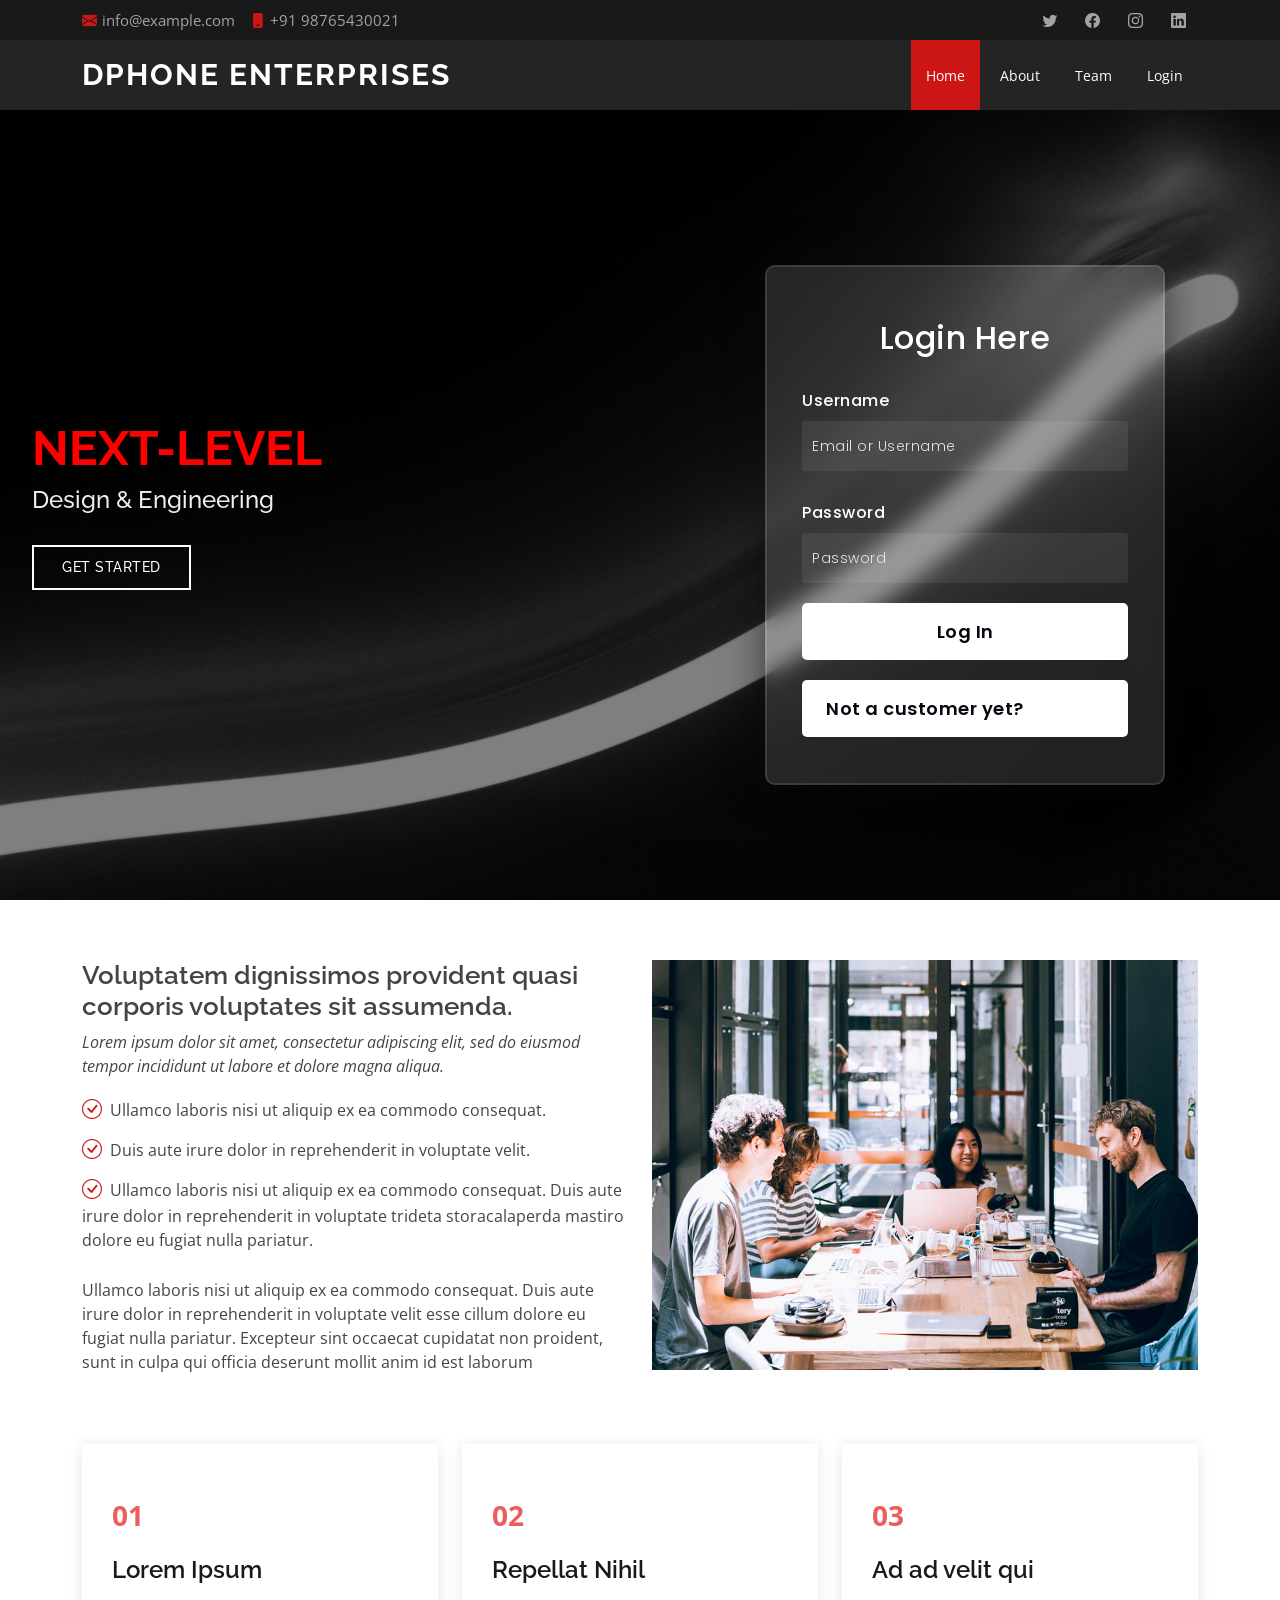
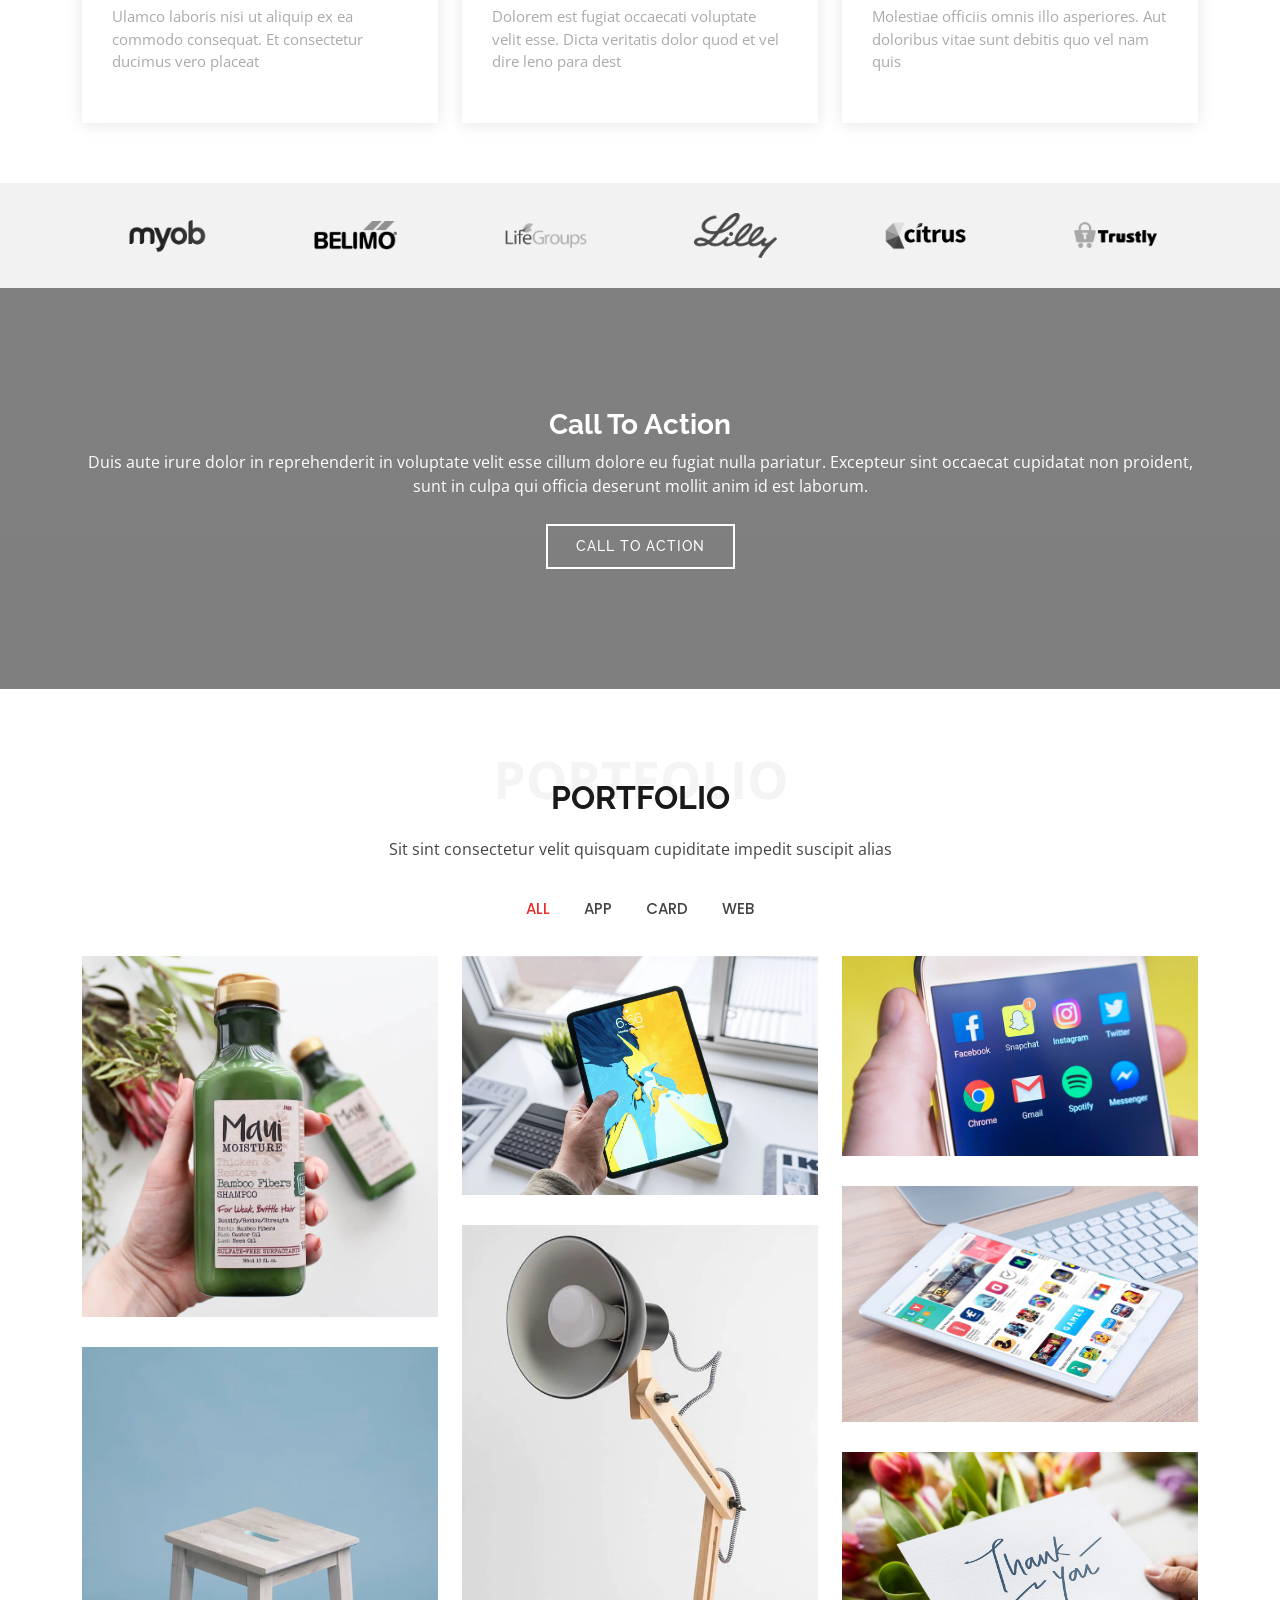
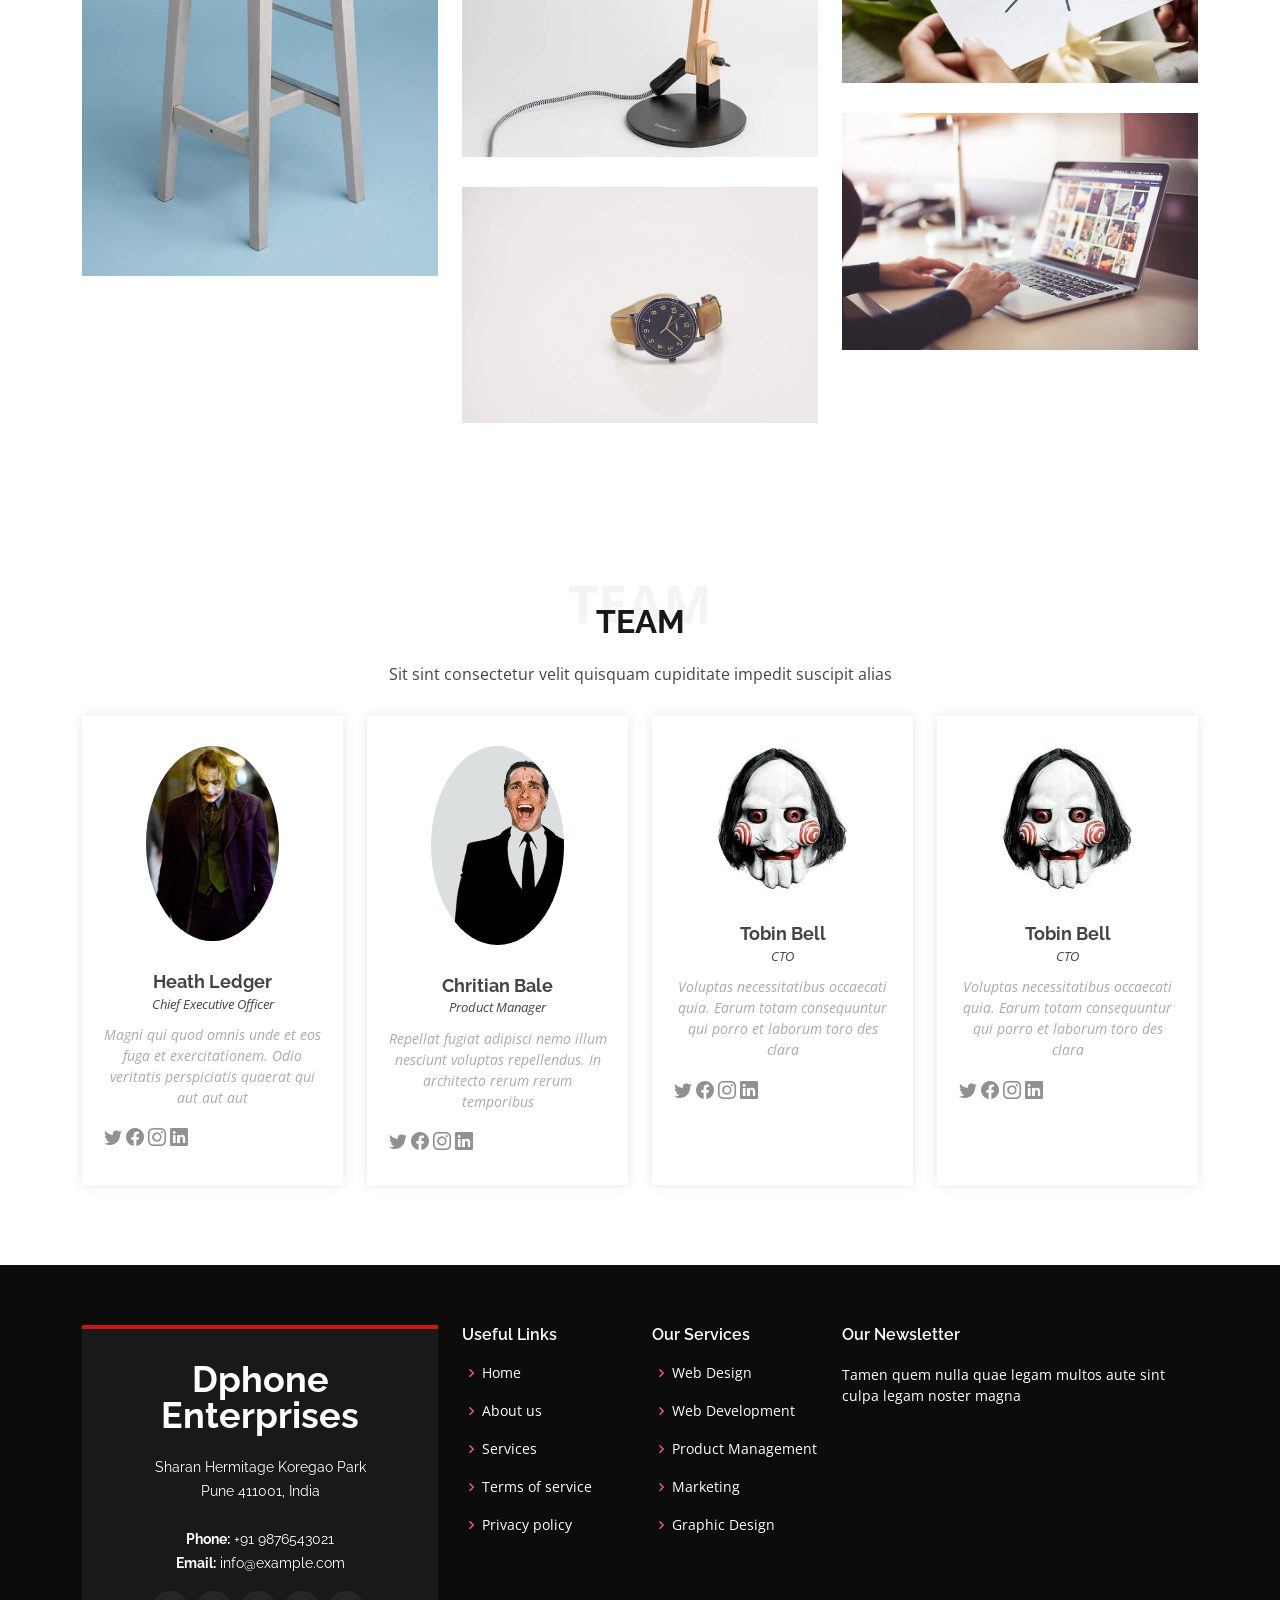
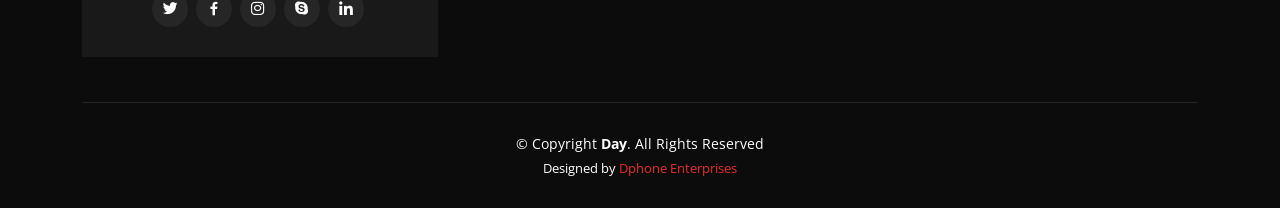
==== Frontend/Dphone/index.html @ b2090f77 "Updates to Index and Registration Page First Upload" ====
<!DOCTYPE html>
<html lang="en">

<head>
  <meta charset="utf-8">
  <meta content="width=device-width, initial-scale=1.0" name="viewport">

  <title>Dphone Enterprises</title>
  <meta content="" name="description">
  <meta content="" name="keywords">

  <!-- Google Fonts -->
  <link href="https://fonts.googleapis.com/css?family=Open+Sans:300,300i,400,400i,600,600i,700,700i|Raleway:300,300i,400,400i,500,500i,600,600i,700,700i|Poppins:300,300i,400,400i,500,500i,600,600i,700,700i" rel="stylesheet">

  <!-- Vendor CSS Files -->
  <link href="assets/vendor/aos/aos.css" rel="stylesheet">
  <link href="assets/vendor/bootstrap/css/bootstrap.min.css" rel="stylesheet">
  <link href="assets/vendor/bootstrap-icons/bootstrap-icons.css" rel="stylesheet">
  <link href="assets/vendor/boxicons/css/boxicons.min.css" rel="stylesheet">
  <link href="assets/vendor/glightbox/css/glightbox.min.css" rel="stylesheet">
  <link href="assets/vendor/swiper/swiper-bundle.min.css" rel="stylesheet">

  <!-- Template Main CSS File -->
  <link href="assets/css/style.css" rel="stylesheet">
</head>

<body>

  <!-- ======= Top Bar ======= -->
  <section id="topbar" class="d-flex align-items-center">
    <div class="container d-flex justify-content-center justify-content-md-between">
      <div class="contact-info d-flex align-items-center">
        <i class="bi bi-envelope-fill"></i><a href="mailto:contact@example.com">info@example.com</a>
        <i class="bi bi-phone-fill phone-icon"></i> +91 98765430021
      </div>
      <div class="social-links d-none d-md-block">
        <a href="#" class="twitter"><i class="bi bi-twitter"></i></a>
        <a href="#" class="facebook"><i class="bi bi-facebook"></i></a>
        <a href="#" class="instagram"><i class="bi bi-instagram"></i></a>
        <a href="#" class="linkedin"><i class="bi bi-linkedin"></i></i></a>
      </div>
    </div>
  </section>

  <!-- ======= Header ======= -->
  <header id="header" class="d-flex align-items-center">
    <div class="container d-flex align-items-center justify-content-between">

      <h1 class="logo"><a href="index.html">Dphone Enterprises</a></h1>
      <!-- Kept it here if we may want to switch to an image logo from the text Logo -->
      <!-- <a href="index.html" class="logo"><img src="assets/img/logo.png" alt="" class="img-fluid"></a>-->

      <nav id="navbar" class="navbar">
        <ul>
          <li><a class="nav-link scrollto active" href="#hero">Home</a></li>
          <li><a class="nav-link scrollto" href="#about">About</a></li>
          <li><a class="nav-link scrollto" href="#team">Team</a></li>
          <li><a class="nav-link scrollto" href="">Login</a></li>
        </ul>
        <i class="bi bi-list mobile-nav-toggle"></i>
      </nav><!-- .navbar -->

    </div>
  </header><!-- End Header -->

  <!-- ======= Hero Section ======= -->
  <section id="hero" class="d-flex align-items-center">
    <div class="container position-relative" data-aos="fade-up" data-aos-delay="500"  style="margin-left: 20px;">
      <h1>Next-Level</h1>
      <h2>Design & Engineering</h2>
      <a href="#about" class="btn-get-started scrollto">Get Started</a>
    </div>
    <div class="container position-relative">
      <form >
        <h3>Login Here</h3>

        <label for="username">Username</label>
        <input type="text" placeholder="Email or Username" id="username">

        <label for="password">Password</label>
        <input type="password" placeholder="Password" id="password">

        <button>Log In</button>
        <button>Not a customer yet?<a href="registration.html">Register</a></button>
        
    </form>
    </div>
  </section><!-- End Hero -->

  <main id="main">

    <!-- ======= About Section ======= -->
    <section id="about" class="about">
      <div class="container">

        <div class="row">
          <div class="col-lg-6 order-1 order-lg-2" data-aos="fade-left">
            <img src="assets/img/about.jpg" class="img-fluid" alt="">
          </div>
          <div class="col-lg-6 pt-4 pt-lg-0 order-2 order-lg-1 content" data-aos="fade-right">
            <h3>Voluptatem dignissimos provident quasi corporis voluptates sit assumenda.</h3>
            <p class="fst-italic">
              Lorem ipsum dolor sit amet, consectetur adipiscing elit, sed do eiusmod tempor incididunt ut labore et dolore
              magna aliqua.
            </p>
            <ul>
              <li><i class="bi bi-check-circle"></i> Ullamco laboris nisi ut aliquip ex ea commodo consequat.</li>
              <li><i class="bi bi-check-circle"></i> Duis aute irure dolor in reprehenderit in voluptate velit.</li>
              <li><i class="bi bi-check-circle"></i> Ullamco laboris nisi ut aliquip ex ea commodo consequat. Duis aute irure dolor in reprehenderit in voluptate trideta storacalaperda mastiro dolore eu fugiat nulla pariatur.</li>
            </ul>
            <p>
              Ullamco laboris nisi ut aliquip ex ea commodo consequat. Duis aute irure dolor in reprehenderit in voluptate
              velit esse cillum dolore eu fugiat nulla pariatur. Excepteur sint occaecat cupidatat non proident, sunt in
              culpa qui officia deserunt mollit anim id est laborum
            </p>
          </div>
        </div>

      </div>
    </section><!-- End About Section -->

    <!-- ======= Why Us Section ======= -->
    <section id="why-us" class="why-us">
      <div class="container">

        <div class="row">

          <div class="col-lg-4" data-aos="fade-up">
            <div class="box">
              <span>01</span>
              <h4>Lorem Ipsum</h4>
              <p>Ulamco laboris nisi ut aliquip ex ea commodo consequat. Et consectetur ducimus vero placeat</p>
            </div>
          </div>

          <div class="col-lg-4 mt-4 mt-lg-0" data-aos="fade-up" data-aos-delay="150">
            <div class="box">
              <span>02</span>
              <h4>Repellat Nihil</h4>
              <p>Dolorem est fugiat occaecati voluptate velit esse. Dicta veritatis dolor quod et vel dire leno para dest</p>
            </div>
          </div>

          <div class="col-lg-4 mt-4 mt-lg-0" data-aos="fade-up" data-aos-delay="300">
            <div class="box">
              <span>03</span>
              <h4> Ad ad velit qui</h4>
              <p>Molestiae officiis omnis illo asperiores. Aut doloribus vitae sunt debitis quo vel nam quis</p>
            </div>
          </div>

        </div>

      </div>
    </section><!-- End Why Us Section -->

    <!-- ======= Clients Section ======= -->
    <section id="clients" class="clients">
      <div class="container" data-aos="zoom-in">

        <div class="row d-flex align-items-center">

          <div class="col-lg-2 col-md-4 col-6">
            <img src="assets/img/clients/client-1.png" class="img-fluid" alt="">
          </div>

          <div class="col-lg-2 col-md-4 col-6">
            <img src="assets/img/clients/client-2.png" class="img-fluid" alt="">
          </div>

          <div class="col-lg-2 col-md-4 col-6">
            <img src="assets/img/clients/client-3.png" class="img-fluid" alt="">
          </div>

          <div class="col-lg-2 col-md-4 col-6">
            <img src="assets/img/clients/client-4.png" class="img-fluid" alt="">
          </div>

          <div class="col-lg-2 col-md-4 col-6">
            <img src="assets/img/clients/client-5.png" class="img-fluid" alt="">
          </div>

          <div class="col-lg-2 col-md-4 col-6">
            <img src="assets/img/clients/client-6.png" class="img-fluid" alt="">
          </div>

        </div>

      </div>
    </section><!-- End Clients Section -->

    

    <!-- ======= Cta Section ======= -->
    <section id="cta" class="cta">
      <div class="container" data-aos="zoom-in">

        <div class="text-center">
          <h3>Call To Action</h3>
          <p> Duis aute irure dolor in reprehenderit in voluptate velit esse cillum dolore eu fugiat nulla pariatur. Excepteur sint occaecat cupidatat non proident, sunt in culpa qui officia deserunt mollit anim id est laborum.</p>
          <a class="cta-btn" href="#">Call To Action</a>
        </div>

      </div>
    </section><!-- End Cta Section -->

    <!-- ======= Portfolio Section ======= -->
    <section id="portfolio" class="portfolio">
      <div class="container">

        <div class="section-title">
          <span>Portfolio</span>
          <h2>Portfolio</h2>
          <p>Sit sint consectetur velit quisquam cupiditate impedit suscipit alias</p>
        </div>

        <div class="row" data-aos="fade-up">
          <div class="col-lg-12 d-flex justify-content-center">
            <ul id="portfolio-flters">
              <li data-filter="*" class="filter-active">All</li>
              <li data-filter=".filter-app">App</li>
              <li data-filter=".filter-card">Card</li>
              <li data-filter=".filter-web">Web</li>
            </ul>
          </div>
        </div>

        <div class="row portfolio-container" data-aos="fade-up" data-aos-delay="150">

          <div class="col-lg-4 col-md-6 portfolio-item filter-app">
            <img src="assets/img/portfolio/portfolio-1.jpg" class="img-fluid" alt="">
            <div class="portfolio-info">
              <h4>App 1</h4>
              <p>App</p>
              <a href="assets/img/portfolio/portfolio-1.jpg" data-gallery="portfolioGallery" class="portfolio-lightbox preview-link" title="App 1"><i class="bx bx-plus"></i></a>
              <a href="portfolio-details.html" class="details-link" title="More Details"><i class="bx bx-link"></i></a>
            </div>
          </div>

          <div class="col-lg-4 col-md-6 portfolio-item filter-web">
            <img src="assets/img/portfolio/portfolio-2.jpg" class="img-fluid" alt="">
            <div class="portfolio-info">
              <h4>Web 3</h4>
              <p>Web</p>
              <a href="assets/img/portfolio/portfolio-2.jpg" data-gallery="portfolioGallery" class="portfolio-lightbox preview-link" title="Web 3"><i class="bx bx-plus"></i></a>
              <a href="portfolio-details.html" class="details-link" title="More Details"><i class="bx bx-link"></i></a>
            </div>
          </div>

          <div class="col-lg-4 col-md-6 portfolio-item filter-app">
            <img src="assets/img/portfolio/portfolio-3.jpg" class="img-fluid" alt="">
            <div class="portfolio-info">
              <h4>App 2</h4>
              <p>App</p>
              <a href="assets/img/portfolio/portfolio-3.jpg" data-gallery="portfolioGallery" class="portfolio-lightbox preview-link" title="App 2"><i class="bx bx-plus"></i></a>
              <a href="portfolio-details.html" class="details-link" title="More Details"><i class="bx bx-link"></i></a>
            </div>
          </div>

          <div class="col-lg-4 col-md-6 portfolio-item filter-card">
            <img src="assets/img/portfolio/portfolio-4.jpg" class="img-fluid" alt="">
            <div class="portfolio-info">
              <h4>Card 2</h4>
              <p>Card</p>
              <a href="assets/img/portfolio/portfolio-4.jpg" data-gallery="portfolioGallery" class="portfolio-lightbox preview-link" title="Card 2"><i class="bx bx-plus"></i></a>
              <a href="portfolio-details.html" class="details-link" title="More Details"><i class="bx bx-link"></i></a>
            </div>
          </div>

          <div class="col-lg-4 col-md-6 portfolio-item filter-web">
            <img src="assets/img/portfolio/portfolio-5.jpg" class="img-fluid" alt="">
            <div class="portfolio-info">
              <h4>Web 2</h4>
              <p>Web</p>
              <a href="assets/img/portfolio/portfolio-5.jpg" data-gallery="portfolioGallery" class="portfolio-lightbox preview-link" title="Web 2"><i class="bx bx-plus"></i></a>
              <a href="portfolio-details.html" class="details-link" title="More Details"><i class="bx bx-link"></i></a>
            </div>
          </div>

          <div class="col-lg-4 col-md-6 portfolio-item filter-app">
            <img src="assets/img/portfolio/portfolio-6.jpg" class="img-fluid" alt="">
            <div class="portfolio-info">
              <h4>App 3</h4>
              <p>App</p>
              <a href="assets/img/portfolio/portfolio-6.jpg" data-gallery="portfolioGallery" class="portfolio-lightbox preview-link" title="App 3"><i class="bx bx-plus"></i></a>
              <a href="portfolio-details.html" class="details-link" title="More Details"><i class="bx bx-link"></i></a>
            </div>
          </div>

          <div class="col-lg-4 col-md-6 portfolio-item filter-card">
            <img src="assets/img/portfolio/portfolio-7.jpg" class="img-fluid" alt="">
            <div class="portfolio-info">
              <h4>Card 1</h4>
              <p>Card</p>
              <a href="assets/img/portfolio/portfolio-7.jpg" data-gallery="portfolioGallery" class="portfolio-lightbox preview-link" title="Card 1"><i class="bx bx-plus"></i></a>
              <a href="portfolio-details.html" class="details-link" title="More Details"><i class="bx bx-link"></i></a>
            </div>
          </div>

          <div class="col-lg-4 col-md-6 portfolio-item filter-card">
            <img src="assets/img/portfolio/portfolio-8.jpg" class="img-fluid" alt="">
            <div class="portfolio-info">
              <h4>Card 3</h4>
              <p>Card</p>
              <a href="assets/img/portfolio/portfolio-8.jpg" data-gallery="portfolioGallery" class="portfolio-lightbox preview-link" title="Card 3"><i class="bx bx-plus"></i></a>
              <a href="portfolio-details.html" class="details-link" title="More Details"><i class="bx bx-link"></i></a>
            </div>
          </div>

          <div class="col-lg-4 col-md-6 portfolio-item filter-web">
            <img src="assets/img/portfolio/portfolio-9.jpg" class="img-fluid" alt="">
            <div class="portfolio-info">
              <h4>Web 3</h4>
              <p>Web</p>
              <a href="assets/img/portfolio/portfolio-9.jpg" data-gallery="portfolioGallery" class="portfolio-lightbox preview-link" title="Web 3"><i class="bx bx-plus"></i></a>
              <a href="portfolio-details.html" class="details-link" title="More Details"><i class="bx bx-link"></i></a>
            </div>
          </div>

        </div>

      </div>
    </section><!-- End Portfolio Section -->


    <!-- ======= Team Section ======= -->
    <section id="team" class="team">
      <div class="container">

        <div class="section-title">
          <span>Team</span>
          <h2>Team</h2>
          <p>Sit sint consectetur velit quisquam cupiditate impedit suscipit alias</p>
        </div>

        <div class="row">
          <div class="col-lg-3 col-md-6 d-flex align-items-stretch" data-aos="zoom-in">
            <div class="member">
              <img src="assets/img/team/team-1.jpg" alt="">
              <h4>Heath Ledger</h4>
              <span>Chief Executive Officer</span>
              <p>
                Magni qui quod omnis unde et eos fuga et exercitationem. Odio veritatis perspiciatis quaerat qui aut aut aut
              </p>
              <div class="social">
                <a href=""><i class="bi bi-twitter"></i></a>
                <a href=""><i class="bi bi-facebook"></i></a>
                <a href=""><i class="bi bi-instagram"></i></a>
                <a href=""><i class="bi bi-linkedin"></i></a>
              </div>
            </div>
          </div>

          <div class="col-lg-3 col-md-6 d-flex align-items-stretch" data-aos="zoom-in">
            <div class="member">
              <img src="assets/img/team/team-2.jpg" alt="">
              <h4>Chritian Bale</h4>
              <span>Product Manager</span>
              <p>
                Repellat fugiat adipisci nemo illum nesciunt voluptas repellendus. In architecto rerum rerum temporibus
              </p>
              <div class="social">
                <a href=""><i class="bi bi-twitter"></i></a>
                <a href=""><i class="bi bi-facebook"></i></a>
                <a href=""><i class="bi bi-instagram"></i></a>
                <a href=""><i class="bi bi-linkedin"></i></a>
              </div>
            </div>
          </div>

          <div class="col-lg-3 col-md-6 d-flex align-items-stretch" data-aos="zoom-in">
            <div class="member">
              <img src="assets/img/team/team-3.jpg" alt="">
              <h4>Tobin Bell</h4>
              <span>CTO</span>
              <p>
                Voluptas necessitatibus occaecati quia. Earum totam consequuntur qui porro et laborum toro des clara
              </p>
              <div class="social">
                <a href=""><i class="bi bi-twitter"></i></a>
                <a href=""><i class="bi bi-facebook"></i></a>
                <a href=""><i class="bi bi-instagram"></i></a>
                <a href=""><i class="bi bi-linkedin"></i></a>
              </div>
            </div>
          </div>

          <div class="col-lg-3 col-md-6 d-flex align-items-stretch" data-aos="zoom-in">
            <div class="member">
              <img src="assets/img/team/team-3.jpg" alt="">
              <h4>Tobin Bell</h4>
              <span>CTO</span>
              <p>
                Voluptas necessitatibus occaecati quia. Earum totam consequuntur qui porro et laborum toro des clara
              </p>
              <div class="social">
                <a href=""><i class="bi bi-twitter"></i></a>
                <a href=""><i class="bi bi-facebook"></i></a>
                <a href=""><i class="bi bi-instagram"></i></a>
                <a href=""><i class="bi bi-linkedin"></i></a>
              </div>
            </div>
          </div>

        </div>

      </div>
    </section><!-- End Team Section -->

  </main><!-- End #main -->

  <!-- ======= Footer ======= -->
  <footer id="footer">
    <div class="footer-top">
      <div class="container">
        <div class="row">

          <div class="col-lg-4 col-md-6">
            <div class="footer-info">
              <h3>Dphone Enterprises</h3>
              <p>
                Sharan Hermitage Koregao Park <br>
                Pune 411001, India<br><br>
                <strong>Phone:</strong> +91 9876543021<br>
                <strong>Email:</strong> info@example.com<br>
              </p>
              <div class="social-links mt-3">
                <a href="#" class="twitter"><i class="bx bxl-twitter"></i></a>
                <a href="#" class="facebook"><i class="bx bxl-facebook"></i></a>
                <a href="#" class="instagram"><i class="bx bxl-instagram"></i></a>
                <a href="#" class="google-plus"><i class="bx bxl-skype"></i></a>
                <a href="#" class="linkedin"><i class="bx bxl-linkedin"></i></a>
              </div>
            </div>
          </div>

          <div class="col-lg-2 col-md-6 footer-links">
            <h4>Useful Links</h4>
            <ul>
              <li><i class="bx bx-chevron-right"></i> <a href="#">Home</a></li>
              <li><i class="bx bx-chevron-right"></i> <a href="#">About us</a></li>
              <li><i class="bx bx-chevron-right"></i> <a href="#">Services</a></li>
              <li><i class="bx bx-chevron-right"></i> <a href="#">Terms of service</a></li>
              <li><i class="bx bx-chevron-right"></i> <a href="#">Privacy policy</a></li>
            </ul>
          </div>

          <div class="col-lg-2 col-md-6 footer-links">
            <h4>Our Services</h4>
            <ul>
              <li><i class="bx bx-chevron-right"></i> <a href="#">Web Design</a></li>
              <li><i class="bx bx-chevron-right"></i> <a href="#">Web Development</a></li>
              <li><i class="bx bx-chevron-right"></i> <a href="#">Product Management</a></li>
              <li><i class="bx bx-chevron-right"></i> <a href="#">Marketing</a></li>
              <li><i class="bx bx-chevron-right"></i> <a href="#">Graphic Design</a></li>
            </ul>
          </div>

          <div class="col-lg-4 col-md-6 footer-newsletter">
            <h4>Our Newsletter</h4>
            <p>Tamen quem nulla quae legam multos aute sint culpa legam noster magna</p>
          </div>

        </div>
      </div>
    </div>

    <div class="container">
      <div class="copyright">
        &copy; Copyright <strong><span>Day</span></strong>. All Rights Reserved
      </div>
      <div class="credits">
        Designed by <a>Dphone Enterprises</a>
      </div>
    </div>
  </footer><!-- End Footer -->

  <a href="#" class="back-to-top d-flex align-items-center justify-content-center"><i class="bi bi-arrow-up-short"></i></a>
  <div id="preloader"></div>

  <!-- Vendor JS Files -->
  <script src="assets/vendor/aos/aos.js"></script>
  <script src="assets/vendor/bootstrap/js/bootstrap.bundle.min.js"></script>
  <script src="assets/vendor/glightbox/js/glightbox.min.js"></script>
  <script src="assets/vendor/isotope-layout/isotope.pkgd.min.js"></script>
  <script src="assets/vendor/swiper/swiper-bundle.min.js"></script>
  <script src="assets/vendor/php-email-form/validate.js"></script>

  <!-- Template Main JS File -->
  <script src="assets/js/main.js"></script>
</body>
</html>
---- Frontend/Dphone/assets/css/style.css ----
body {
  font-family: "Open Sans", sans-serif;
  color: #444444;
}

a {
  color: #cc1616;
  text-decoration: none;
}

a:hover {
  color: #e82d2d;
  text-decoration: none;
}

h1,
h2,
h3,
h4,
h5,
h6 {
  font-family: "Raleway", sans-serif;
}

/*--------------------------------------------------------------
# Back to top button
--------------------------------------------------------------*/
.back-to-top {
  position: fixed;
  visibility: hidden;
  opacity: 0;
  right: 15px;
  bottom: 15px;
  z-index: 996;
  background: #cc1616;
  width: 40px;
  height: 40px;
  transition: all 0.4s;
}

.back-to-top i {
  font-size: 28px;
  color: #fff;
  line-height: 0;
}

.back-to-top:hover {
  background: #e72323;
  color: #fff;
}

.back-to-top.active {
  visibility: visible;
  opacity: 1;
}

/*--------------------------------------------------------------
# Preloader
--------------------------------------------------------------*/
#preloader {
  position: fixed;
  top: 0;
  left: 0;
  right: 0;
  bottom: 0;
  z-index: 9999;
  overflow: hidden;
  background: #fff;
}

#preloader:before {
  content: "";
  position: fixed;
  top: calc(50% - 30px);
  left: calc(50% - 30px);
  border: 6px solid #cc1616;
  border-top-color: #efefef;
  border-radius: 50%;
  width: 60px;
  height: 60px;
  -webkit-animation: animate-preloader 1s linear infinite;
  animation: animate-preloader 1s linear infinite;
}

@-webkit-keyframes animate-preloader {
  0% {
    transform: rotate(0deg);
  }

  100% {
    transform: rotate(360deg);
  }
}

@keyframes animate-preloader {
  0% {
    transform: rotate(0deg);
  }

  100% {
    transform: rotate(360deg);
  }
}

/*--------------------------------------------------------------
# Disable aos animation delay on mobile devices
--------------------------------------------------------------*/
@media screen and (max-width: 768px) {
  [data-aos-delay] {
    transition-delay: 0 !important;
  }
}

/*--------------------------------------------------------------
# Top Bar
--------------------------------------------------------------*/
#topbar {
  background: #191919;
  font-size: 15px;
  height: 40px;
  padding: 0;
  color: rgba(255, 255, 255, 0.6);
}

#topbar .contact-info a {
  line-height: 0;
  color: rgba(255, 255, 255, 0.6);
  transition: 0.3s;
}

#topbar .contact-info a:hover {
  color: #fff;
}

#topbar .contact-info i {
  color: #cc1616;
  line-height: 0;
  margin-right: 5px;
}

#topbar .contact-info .phone-icon {
  margin-left: 15px;
}

#topbar .social-links a {
  color: rgba(255, 255, 255, 0.6);
  padding: 4px 12px;
  display: inline-block;
  line-height: 1px;
  transition: 0.3s;
}

#topbar .social-links a:hover {
  color: #fff;
}

/*--------------------------------------------------------------
# Header
--------------------------------------------------------------*/
#header {
  background: rgba(25, 25, 25, 0.95);
  transition: all 0.5s;
  z-index: 997;
  height: 70px;
}

#header.fixed-top {
  background: #191919;
}

#header .logo {
  font-size: 30px;
  margin: 0;
  padding: 0;
  line-height: 1;
  font-weight: 700;
  letter-spacing: 2px;
  text-transform: uppercase;
}

#header .logo a {
  color: #fff;
}

#header .logo img {
  max-height: 40px;
}

.scrolled-offset {
  margin-top: 70px;
}

/*--------------------------------------------------------------
# Navigation Menu
--------------------------------------------------------------*/
/**
* Desktop Navigation 
*/
.navbar {
  padding: 0;
}

.navbar ul {
  margin: 0;
  padding: 0;
  display: flex;
  list-style: none;
  align-items: center;
}

.navbar li {
  position: relative;
}

.navbar>ul>li {
  margin-left: 5px;
}

.navbar a,
.navbar a:focus {
  display: flex;
  align-items: center;
  justify-content: space-between;
  padding: 25px 15px 24px 15px;
  font-size: 14px;
  color: #fff;
  white-space: nowrap;
  transition: 0.3s;
}

.navbar a i,
.navbar a:focus i {
  font-size: 12px;
  line-height: 0;
  margin-left: 5px;
}

.navbar a:hover,
.navbar .active,
.navbar .active:focus,
.navbar li:hover>a {
  background: #cc1616;
}

.navbar .dropdown ul {
  display: block;
  position: absolute;
  left: 0;
  top: calc(100% + 30px);
  margin: 0;
  padding: 10px 0;
  z-index: 99;
  opacity: 0;
  visibility: hidden;
  background: #fff;
  box-shadow: 0px 0px 30px rgba(127, 137, 161, 0.25);
  transition: 0.3s;
}

.navbar .dropdown ul li {
  min-width: 200px;
}

.navbar .dropdown ul a {
  padding: 10px 20px;
  color: #191919;
}

.navbar .dropdown ul a i {
  font-size: 12px;
}

.navbar .dropdown ul a:hover,
.navbar .dropdown ul .active:hover,
.navbar .dropdown ul li:hover>a {
  color: #fff;
}

.navbar .dropdown:hover>ul {
  opacity: 1;
  top: 100%;
  visibility: visible;
}

.navbar .dropdown .dropdown ul {
  top: 0;
  left: calc(100% - 30px);
  visibility: hidden;
}

.navbar .dropdown .dropdown:hover>ul {
  opacity: 1;
  top: 0;
  left: 100%;
  visibility: visible;
}

@media (max-width: 1366px) {
  .navbar .dropdown .dropdown ul {
    left: -90%;
  }

  .navbar .dropdown .dropdown:hover>ul {
    left: -100%;
  }
}

/**
* Mobile Navigation 
*/
.mobile-nav-toggle {
  color: #fff;
  font-size: 28px;
  cursor: pointer;
  display: none;
  line-height: 0;
  transition: 0.5s;
}

.mobile-nav-toggle.bi-x {
  color: #cc1616;
}

@media (max-width: 991px) {
  .mobile-nav-toggle {
    display: block;
  }

  .navbar ul {
    display: none;
  }
}

.navbar-mobile {
  position: fixed;
  overflow: hidden;
  top: 0;
  right: 0;
  left: 0;
  bottom: 0;
  background: rgba(0, 0, 0, 0.9);
  transition: 0.3s;
  z-index: 999;
}

.navbar-mobile .mobile-nav-toggle {
  position: absolute;
  top: 15px;
  right: 15px;
}

.navbar-mobile ul {
  display: block;
  position: absolute;
  top: 55px;
  right: 15px;
  bottom: 15px;
  left: 15px;
  padding: 10px 0;
  background-color: #fff;
  overflow-y: auto;
  transition: 0.3s;
}

.navbar-mobile a,
.navbar-mobile a:focus {
  padding: 10px 20px;
  font-size: 15px;
  color: #191919;
}

.navbar-mobile a:hover,
.navbar-mobile .active,
.navbar-mobile li:hover>a {
  color: #cc1616;
  background: none;
}

.navbar-mobile .getstarted,
.navbar-mobile .getstarted:focus {
  margin: 15px;
}

.navbar-mobile .dropdown ul {
  position: static;
  display: none;
  margin: 10px 20px;
  padding: 10px 0;
  z-index: 99;
  opacity: 1;
  visibility: visible;
  background: #fff;
  box-shadow: 0px 0px 30px rgba(127, 137, 161, 0.25);
}

.navbar-mobile .dropdown ul li {
  min-width: 200px;
}

.navbar-mobile .dropdown ul a {
  padding: 10px 20px;
}

.navbar-mobile .dropdown ul a i {
  font-size: 12px;
}

.navbar-mobile .dropdown ul a:hover,
.navbar-mobile .dropdown ul .active:hover,
.navbar-mobile .dropdown ul li:hover>a {
  color: #cc1616;
}

.navbar-mobile .dropdown>.dropdown-active {
  display: block;
}

/*--------------------------------------------------------------
# Hero Section
--------------------------------------------------------------*/
#hero {
  width: 100%;
  height: calc(100vh - 110px);
  background: url("../img/hero-bg.jpg") top center;
  background-size: cover;
  position: relative;
 
}

#hero:before {
  content: "";
  background: rgba(0, 0, 0, 0.5);
  position: absolute;
  bottom: 0;
  top: 0;
  left: 0;
  right: 0;
}

#hero h1 {
  margin: 0 50px 10px 0;
  font-size: 48px;
  font-weight: 700;
  line-height: 56px;
  text-transform: uppercase;
  color: red;
}

#hero h2 {
  color: #eee;
  margin-bottom: 30px;
  font-size: 24px;
}

#hero .btn-get-started {
  font-family: "Raleway", sans-serif;
  text-transform: uppercase;
  font-weight: 500;
  font-size: 14px;
  letter-spacing: 0.5px;
  display: inline-block;
  padding: 10px 28px;
  transition: 0.5s;
  border: 2px solid #fff;
  color: #fff;
}

#hero .btn-get-started:hover {
  background: #cc1616;
  border-color: #cc1616;
}

@media (min-width: 1024px) {
  #hero {
    background-attachment: fixed;
  }
}

@media (max-width: 768px) {
  #hero {
    text-align: center;
  }

  #hero .container {
    padding-top: 40px;
  }

  #hero h1 {
    font-size: 28px;
    line-height: 36px;
  }

  #hero h2 {
    font-size: 18px;
    line-height: 24px;
    margin-bottom: 30px;
  }
}

/*--------------------------------------------------------------
# Sections General
--------------------------------------------------------------*/
section {
  padding: 60px 0;
  overflow: hidden;
}

.section-title {
  text-align: center;
  padding: 30px 0;
  position: relative;
}

.section-title h2 {
  font-size: 32px;
  font-weight: 700;
  text-transform: uppercase;
  margin-bottom: 20px;
  padding-bottom: 0;
  color: #191919;
  position: relative;
  z-index: 2;
}

.section-title span {
  position: absolute;
  top: 30px;
  color: #f4f4f4;
  left: 0;
  right: 0;
  z-index: 1;
  font-weight: 700;
  font-size: 52px;
  text-transform: uppercase;
  line-height: 0;
}

.section-title p {
  margin-bottom: 0;
  position: relative;
  z-index: 2;
}

@media (max-width: 575px) {
  .section-title h2 {
    font-size: 28px;
    margin-bottom: 15px;
  }

  .section-title span {
    font-size: 38px;
  }
}

/*--------------------------------------------------------------
# About
--------------------------------------------------------------*/
.about .content h3 {
  font-weight: 600;
  font-size: 26px;
}

.about .content ul {
  list-style: none;
  padding: 0;
}

.about .content ul li {
  padding-bottom: 10px;
}

.about .content ul i {
  font-size: 20px;
  padding-right: 4px;
  color: #cc1616;
}

.about .content p:last-child {
  margin-bottom: 0;
}

/*--------------------------------------------------------------
# Why Us
--------------------------------------------------------------*/
.why-us {
  padding-top: 10px;
}

.why-us .box {
  padding: 50px 30px;
  box-shadow: 0px 2px 15px rgba(0, 0, 0, 0.1);
  transition: all ease-in-out 0.3s;
}

.why-us .box span {
  display: block;
  font-size: 28px;
  font-weight: 700;
  color: #ed5b5b;
}

.why-us .box h4 {
  font-size: 24px;
  font-weight: 600;
  padding: 0;
  margin: 20px 0;
  color: #191919;
}

.why-us .box p {
  color: #aaaaaa;
  font-size: 15px;
  margin: 0;
  padding: 0;
}

.why-us .box:hover {
  background: #cc1616;
  padding: 30px 30px 70px 30px;
  box-shadow: 10px 15px 30px rgba(0, 0, 0, 0.18);
}

.why-us .box:hover span,
.why-us .box:hover h4,
.why-us .box:hover p {
  color: #fff;
}

/*--------------------------------------------------------------
# Clients
--------------------------------------------------------------*/
.clients {
  background: #f2f2f2;
  padding: 15px 0;
  text-align: center;
}

.clients img {
  width: 50%;
  filter: grayscale(100);
  transition: all 0.4s ease-in-out;
  display: inline-block;
  padding: 15px 0;
}

.clients img:hover {
  filter: none;
  transform: scale(1.2);
}

@media (max-width: 768px) {
  .clients img {
    width: 40%;
  }
}


/*--------------------------------------------------------------
# Cta
--------------------------------------------------------------*/
.cta {
  background: linear-gradient(rgba(2, 2, 2, 0.5), rgba(0, 0, 0, 0.5)), url("../img/cta-bg.jpg") fixed center center;
  background-size: cover;
  padding: 120px 0;
}

.cta h3 {
  color: #fff;
  font-size: 28px;
  font-weight: 700;
}

.cta p {
  color: #fff;
}

.cta .cta-btn {
  font-family: "Raleway", sans-serif;
  text-transform: uppercase;
  font-weight: 500;
  font-size: 14px;
  letter-spacing: 1px;
  display: inline-block;
  padding: 10px 28px;
  transition: 0.5s;
  margin-top: 10px;
  border: 2px solid #fff;
  color: #fff;
}

.cta .cta-btn:hover {
  background: #cc1616;
  border: 2px solid #cc1616;
}

/*--------------------------------------------------------------
# Portfolio
--------------------------------------------------------------*/
.portfolio #portfolio-flters {
  padding: 0;
  margin: 0 auto 25px auto;
  list-style: none;
  text-align: center;
  border-radius: 50px;
}

.portfolio #portfolio-flters li {
  cursor: pointer;
  display: inline-block;
  padding: 10px 15px;
  font-size: 15px;
  font-weight: 500;
  line-height: 1;
  text-transform: uppercase;
  color: #444444;
  margin-bottom: 5px;
  transition: all 0.3s ease-in-out;
  font-family: "Poppins", sans-serif;
}

.portfolio #portfolio-flters li:hover,
.portfolio #portfolio-flters li.filter-active {
  color: #e82d2d;
}

.portfolio #portfolio-flters li:last-child {
  margin-right: 0;
}

.portfolio .portfolio-item {
  margin-bottom: 30px;
}

.portfolio .portfolio-item .portfolio-info {
  opacity: 0;
  position: absolute;
  left: 30px;
  right: 30px;
  bottom: 0;
  z-index: 3;
  transition: all ease-in-out 0.3s;
  background: rgba(255, 255, 255, 0.9);
  padding: 15px;
}

.portfolio .portfolio-item .portfolio-info h4 {
  font-size: 18px;
  color: #fff;
  font-weight: 600;
  color: #191919;
}

.portfolio .portfolio-item .portfolio-info p {
  color: #4c4c4c;
  font-size: 14px;
  margin-bottom: 0;
}

.portfolio .portfolio-item .portfolio-info .preview-link,
.portfolio .portfolio-item .portfolio-info .details-link {
  position: absolute;
  right: 40px;
  font-size: 24px;
  top: calc(50% - 18px);
  color: #333333;
}

.portfolio .portfolio-item .portfolio-info .preview-link:hover,
.portfolio .portfolio-item .portfolio-info .details-link:hover {
  color: #cc1616;
}

.portfolio .portfolio-item .portfolio-info .details-link {
  right: 10px;
}

.portfolio .portfolio-item .portfolio-links {
  opacity: 0;
  left: 0;
  right: 0;
  text-align: center;
  z-index: 3;
  position: absolute;
  transition: all ease-in-out 0.3s;
}

.portfolio .portfolio-item .portfolio-links a {
  color: #fff;
  margin: 0 2px;
  font-size: 28px;
  display: inline-block;
  transition: 0.3s;
}

.portfolio .portfolio-item .portfolio-links a:hover {
  color: #e82d2d;
}

.portfolio .portfolio-item:hover .portfolio-info {
  opacity: 1;
  bottom: 20px;
}


/*--------------------------------------------------------------
# Login Form
--------------------------------------------------------------*/
form{
  height: 520px;
  width: 400px;
  background-color: rgba(255,255,255,0.13);
  position: relative;
  transform: translate(-50%,-50%);
  margin-top:35rem ;
  left: 50%;
  border-radius: 10px;
  backdrop-filter: blur(10px);
  border: 2px solid rgba(255,255,255,0.1);
  box-shadow: 0 0 40px rgba(8,7,16,0.6);
  padding: 50px 35px;
}
form *{
  font-family: 'Poppins',sans-serif;
  color: #ffffff;
  letter-spacing: 0.5px;
  outline: none;
  border: none;
}
form h3{
  font-size: 32px;
  font-weight: 500;
  line-height: 42px;
  text-align: center;
}

label{
  display: block;
  margin-top: 30px;
  font-size: 16px;
  font-weight: 500;
}
input{
  display: block;
  height: 50px;
  width: 100%;
  background-color: rgba(255,255,255,0.07);
  border-radius: 3px;
  padding: 0 10px;
  margin-top: 8px;
  font-size: 14px;
  font-weight: 300;
}
::placeholder{
  color: #e5e5e5;
}
button{
  margin-top: 20px;
  width: 100%;
  background-color: #ffffff;
  color: #080710;
  padding: 15px 0;
  font-size: 18px;
  font-weight: 600;
  border-radius: 5px;
  cursor: pointer;
}
.social{
margin-top: 30px;
display: flex;
}
.social div{
background: red;
width: 150px;
border-radius: 3px;
padding: 5px 10px 10px 5px;
background-color: rgba(255,255,255,0.27);
color: #eaf0fb;
text-align: center;
}
.social div:hover{
background-color: rgba(255,255,255,0.47);
}
.social .fb{
margin-left: 25px;
}
.social i{
margin-right: 4px;
}

/*--------------------------------------------------------------
# Team
--------------------------------------------------------------*/
.team .member {
  text-align: center;
  margin-bottom: 20px;
  box-shadow: 0px 0px 12px 0px rgba(0, 0, 0, 0.1);
  padding: 30px 20px;
  background: #fff;
}

.team .member img {
  max-width: 60%;
  border-radius: 50%;
  margin: 0 0 30px 0;
}

.team .member h4 {
  font-weight: 700;
  margin-bottom: 2px;
  font-size: 18px;
}

.team .member span {
  font-style: italic;
  display: block;
  font-size: 13px;
}

.team .member p {
  padding-top: 10px;
  font-size: 14px;
  font-style: italic;
  color: #aaaaaa;
}

.team .member .social {
  margin-top: 15px;
}

.team .member .social a {
  color: #919191;
  transition: 0.3s;
}

.team .member .social a:hover {
  color: #cc1616;
}

.team .member .social i {
  font-size: 18px;
  margin: 0 2px;
}


/*--------------------------------------------------------------
# Breadcrumbs
--------------------------------------------------------------*/
.breadcrumbs {
  padding: 15px 0;
  background: #efefef;
}

.breadcrumbs h2 {
  font-size: 26px;
  font-weight: 600;
}

.breadcrumbs ol {
  display: flex;
  flex-wrap: wrap;
  list-style: none;
  padding: 0 0 10px 0;
  margin: 0;
  font-size: 14px;
}

.breadcrumbs ol li+li {
  padding-left: 10px;
}

.breadcrumbs ol li+li::before {
  display: inline-block;
  padding-right: 10px;
  color: #333333;
  content: "/";
}

/*--------------------------------------------------------------
# Footer
--------------------------------------------------------------*/
#footer {
  background: #0c0c0c;
  padding: 0 0 30px 0;
  color: #fff;
  font-size: 14px;
}

#footer .footer-top {
  padding: 60px 0 30px 0;
}

#footer .footer-top .footer-info {
  margin-bottom: 15px;
  background: #191919;
  color: #fff;
  border-top: 4px solid #cc1616;
  text-align: center;
  padding: 30px 20px;
}

#footer .footer-top .footer-info h3 {
  font-size: 36px;
  margin: 0 0 20px 0;
  padding: 2px 0 2px 0;
  line-height: 1;
  font-weight: 700;
}

#footer .footer-top .footer-info p {
  font-size: 14px;
  line-height: 24px;
  margin-bottom: 0;
  font-family: "Raleway", sans-serif;
}

#footer .footer-top .social-links a {
  font-size: 18px;
  display: inline-block;
  background: #262626;
  color: #fff;
  line-height: 1;
  padding: 8px 0;
  margin-right: 4px;
  border-radius: 50%;
  text-align: center;
  width: 36px;
  height: 36px;
  transition: 0.3s;
}

#footer .footer-top .social-links a:hover {
  background: #cc1616;
  color: #fff;
  text-decoration: none;
}

#footer .footer-top h4 {
  font-size: 16px;
  font-weight: 600;
  color: #fff;
  position: relative;
  padding-bottom: 12px;
}

#footer .footer-top .footer-links {
  margin-bottom: 30px;
}

#footer .footer-top .footer-links ul {
  list-style: none;
  padding: 0;
  margin: 0;
}

#footer .footer-top .footer-links ul i {
  padding-right: 2px;
  color: #ed5b5b;
  font-size: 18px;
  line-height: 1;
}

#footer .footer-top .footer-links ul li {
  padding: 10px 0;
  display: flex;
  align-items: center;
}

#footer .footer-top .footer-links ul li:first-child {
  padding-top: 0;
}

#footer .footer-top .footer-links ul a {
  color: #fff;
  transition: 0.3s;
  display: inline-block;
  line-height: 1;
}

#footer .footer-top .footer-links ul a:hover {
  color: #eb4444;
}

#footer .footer-top .footer-newsletter form {
  margin-top: 30px;
  background: #fff;
  padding: 6px 10px;
  position: relative;
  border-radius: 4;
}

#footer .footer-top .footer-newsletter form input[type=email] {
  border: 0;
  padding: 4px;
  width: calc(100% - 110px);
}

#footer .footer-top .footer-newsletter form input[type=submit] {
  position: absolute;
  top: 0;
  right: 0;
  bottom: 0;
  border: 0;
  background: none;
  font-size: 16px;
  padding: 0 20px;
  background: #cc1616;
  color: #fff;
  transition: 0.3s;
  border-radius: 4;
}

#footer .footer-top .footer-newsletter form input[type=submit]:hover {
  background: #e82d2d;
}

#footer .copyright {
  border-top: 1px solid #262626;
  text-align: center;
  padding-top: 30px;
}

#footer .credits {
  padding-top: 5px;
  text-align: center;
  font-size: 13px;
  color: #fff;
}

#footer .credits a {
  color: #e82d2d;
}

@media (max-width: 575px) {
  #footer .footer-top .footer-info {
    margin: -20px 0 30px 0;
  }
}
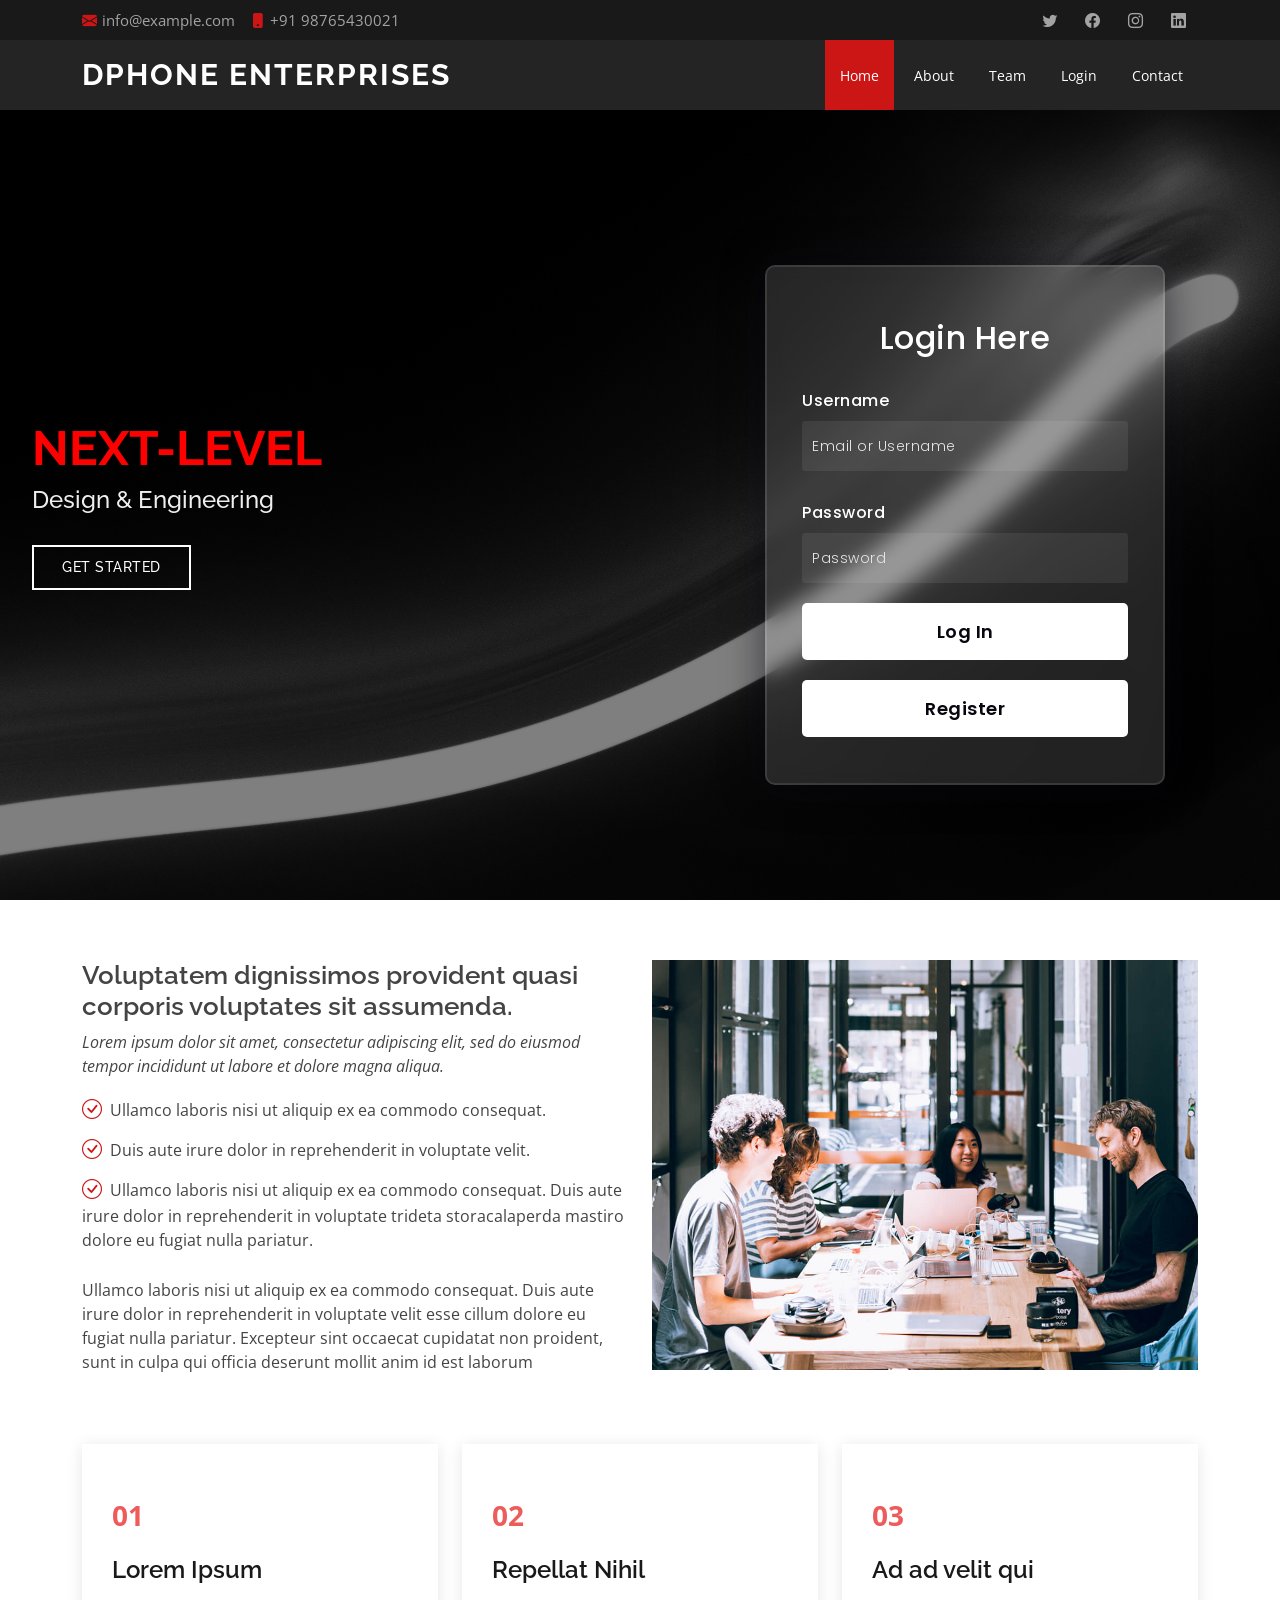
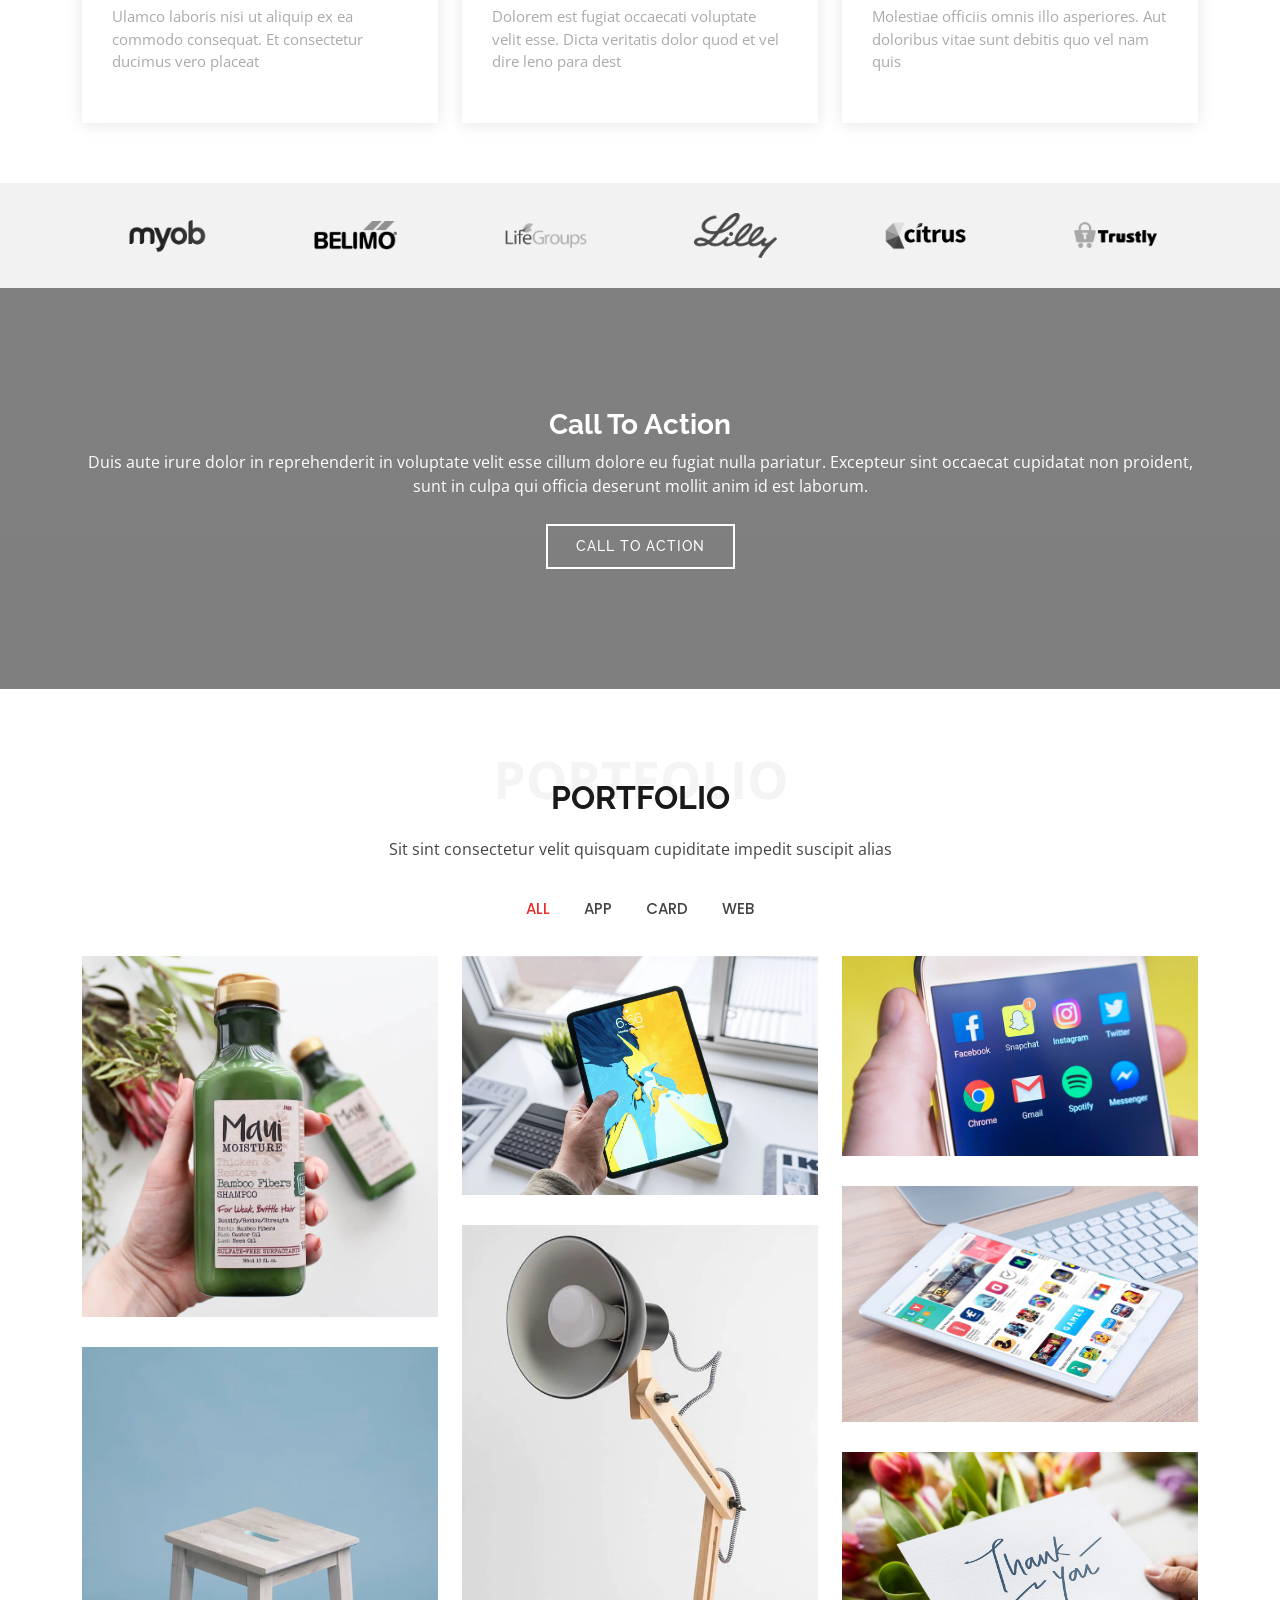
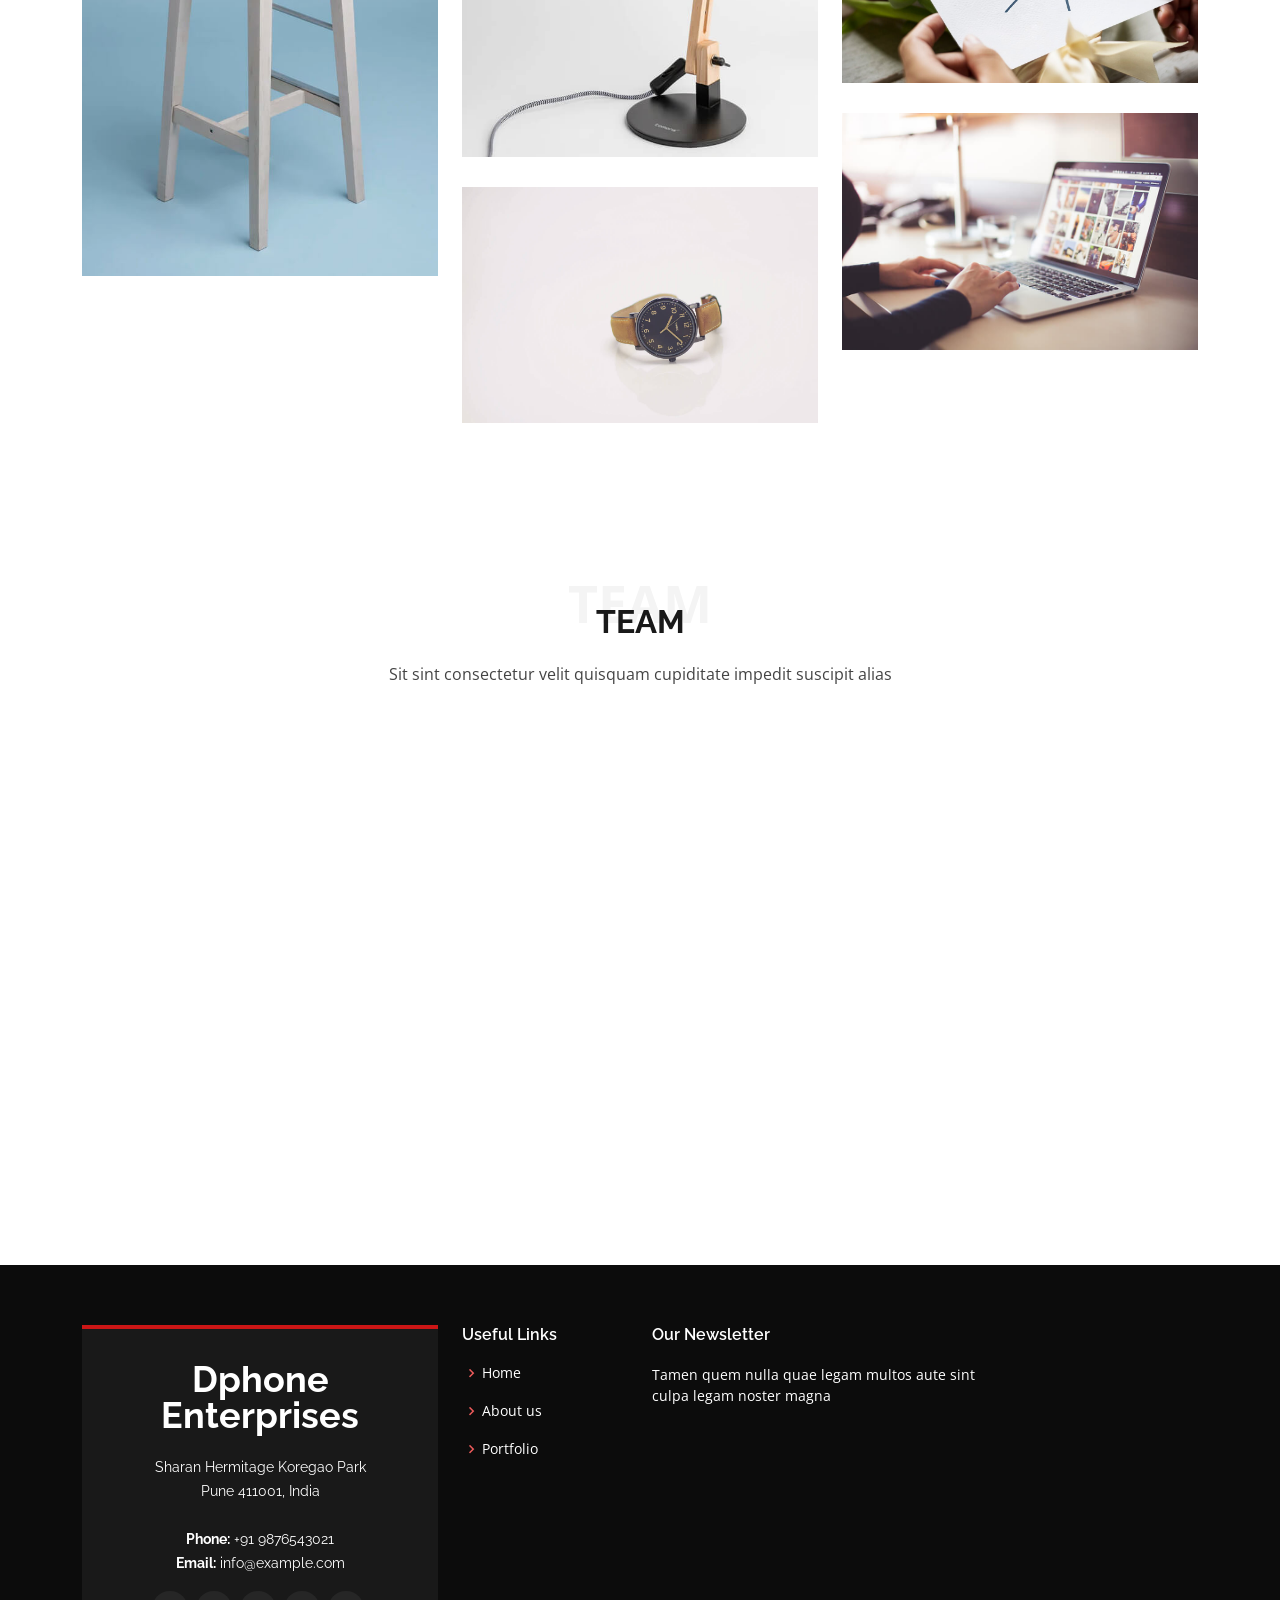
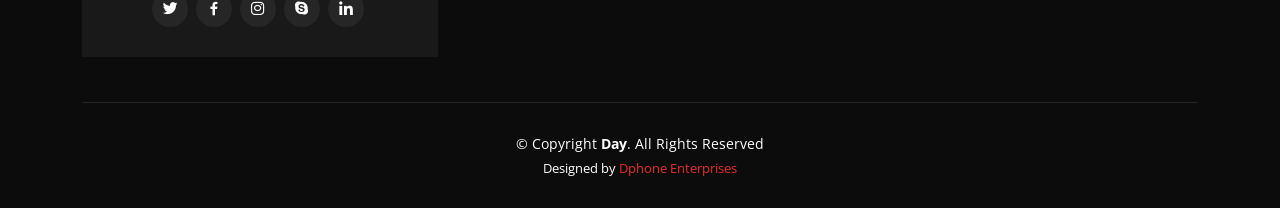
==== commit 2e1c4154: "update index.html altered useful links and deleted  our service" ====
--- a/Frontend/Dphone/index.html
+++ b/Frontend/Dphone/index.html
@@ -8,6 +8,8 @@
   <title>Dphone Enterprises</title>
   <meta content="" name="description">
   <meta content="" name="keywords">
+
+  
 
   <!-- Google Fonts -->
   <link href="https://fonts.googleapis.com/css?family=Open+Sans:300,300i,400,400i,600,600i,700,700i|Raleway:300,300i,400,400i,500,500i,600,600i,700,700i|Poppins:300,300i,400,400i,500,500i,600,600i,700,700i" rel="stylesheet">
@@ -22,6 +24,13 @@
 
   <!-- Template Main CSS File -->
   <link href="assets/css/style.css" rel="stylesheet">
+
+  <!-- =======================================================
+  * Template Name: Day - v4.10.0
+  * Template URL: https://bootstrapmade.com/day-multipurpose-html-template-for-free/
+  * Author: BootstrapMade.com
+  * License: https://bootstrapmade.com/license/
+  ======================================================== -->
 </head>
 
 <body>
@@ -47,15 +56,19 @@
     <div class="container d-flex align-items-center justify-content-between">
 
       <h1 class="logo"><a href="index.html">Dphone Enterprises</a></h1>
-      <!-- Kept it here if we may want to switch to an image logo from the text Logo -->
+      <!-- Uncomment below if you prefer to use an image logo -->
       <!-- <a href="index.html" class="logo"><img src="assets/img/logo.png" alt="" class="img-fluid"></a>-->
 
       <nav id="navbar" class="navbar">
         <ul>
           <li><a class="nav-link scrollto active" href="#hero">Home</a></li>
           <li><a class="nav-link scrollto" href="#about">About</a></li>
+          <!-- <li><a class="nav-link scrollto" href="#services">Services</a></li>
+          <li><a class="nav-link scrollto " href="#portfolio">Portfolio</a></li>
+          <li><a class="nav-link scrollto" href="#pricing">Pricing</a></li> -->
           <li><a class="nav-link scrollto" href="#team">Team</a></li>
           <li><a class="nav-link scrollto" href="">Login</a></li>
+          <li><a class="nav-link scrollto" href="#contact">Contact</a></li>
         </ul>
         <i class="bi bi-list mobile-nav-toggle"></i>
       </nav><!-- .navbar -->
@@ -81,7 +94,7 @@
         <input type="password" placeholder="Password" id="password">
 
         <button>Log In</button>
-        <button>Not a customer yet?<a href="registration.html">Register</a></button>
+        <button >Register</button>
         
     </form>
     </div>
@@ -334,7 +347,7 @@
         </div>
 
         <div class="row">
-          <div class="col-lg-3 col-md-6 d-flex align-items-stretch" data-aos="zoom-in">
+          <div class="col-lg-3 col-md-4 d-flex align-items-stretch" data-aos="zoom-in">
             <div class="member">
               <img src="assets/img/team/team-1.jpg" alt="">
               <h4>Heath Ledger</h4>
@@ -351,7 +364,7 @@
             </div>
           </div>
 
-          <div class="col-lg-3 col-md-6 d-flex align-items-stretch" data-aos="zoom-in">
+          <div class="col-lg-3 col-md-4 d-flex align-items-stretch" data-aos="zoom-in">
             <div class="member">
               <img src="assets/img/team/team-2.jpg" alt="">
               <h4>Chritian Bale</h4>
@@ -368,7 +381,7 @@
             </div>
           </div>
 
-          <div class="col-lg-3 col-md-6 d-flex align-items-stretch" data-aos="zoom-in">
+          <div class="col-lg-3 col-md-4 d-flex align-items-stretch" data-aos="zoom-in">
             <div class="member">
               <img src="assets/img/team/team-3.jpg" alt="">
               <h4>Tobin Bell</h4>
@@ -385,7 +398,7 @@
             </div>
           </div>
 
-          <div class="col-lg-3 col-md-6 d-flex align-items-stretch" data-aos="zoom-in">
+          <div class="col-lg-3 col-md-4 d-flex align-items-stretch" data-aos="zoom-in">
             <div class="member">
               <img src="assets/img/team/team-3.jpg" alt="">
               <h4>Tobin Bell</h4>
@@ -438,23 +451,12 @@
             <h4>Useful Links</h4>
             <ul>
               <li><i class="bx bx-chevron-right"></i> <a href="#">Home</a></li>
-              <li><i class="bx bx-chevron-right"></i> <a href="#">About us</a></li>
-              <li><i class="bx bx-chevron-right"></i> <a href="#">Services</a></li>
-              <li><i class="bx bx-chevron-right"></i> <a href="#">Terms of service</a></li>
-              <li><i class="bx bx-chevron-right"></i> <a href="#">Privacy policy</a></li>
+              <li><i class="bx bx-chevron-right"></i> <a href="#about">About us</a></li>
+              <li><i class="bx bx-chevron-right"></i> <a href="#portfolio">Portfolio</a></li>
             </ul>
           </div>
 
-          <div class="col-lg-2 col-md-6 footer-links">
-            <h4>Our Services</h4>
-            <ul>
-              <li><i class="bx bx-chevron-right"></i> <a href="#">Web Design</a></li>
-              <li><i class="bx bx-chevron-right"></i> <a href="#">Web Development</a></li>
-              <li><i class="bx bx-chevron-right"></i> <a href="#">Product Management</a></li>
-              <li><i class="bx bx-chevron-right"></i> <a href="#">Marketing</a></li>
-              <li><i class="bx bx-chevron-right"></i> <a href="#">Graphic Design</a></li>
-            </ul>
-          </div>
+         
 
           <div class="col-lg-4 col-md-6 footer-newsletter">
             <h4>Our Newsletter</h4>
@@ -470,7 +472,11 @@
         &copy; Copyright <strong><span>Day</span></strong>. All Rights Reserved
       </div>
       <div class="credits">
-        Designed by <a>Dphone Enterprises</a>
+        <!-- All the links in the footer should remain intact. -->
+        <!-- You can delete the links only if you purchased the pro version. -->
+        <!-- Licensing information: https://bootstrapmade.com/license/ -->
+        <!-- Purchase the pro version with working PHP/AJAX contact form: https://bootstrapmade.com/day-multipurpose-html-template-for-free/ -->
+        Designed by <a href="https://bootstrapmade.com/">Dphone Enterprises</a>
       </div>
     </div>
   </footer><!-- End Footer -->
@@ -488,5 +494,7 @@
 
   <!-- Template Main JS File -->
   <script src="assets/js/main.js"></script>
+
 </body>
+
 </html>
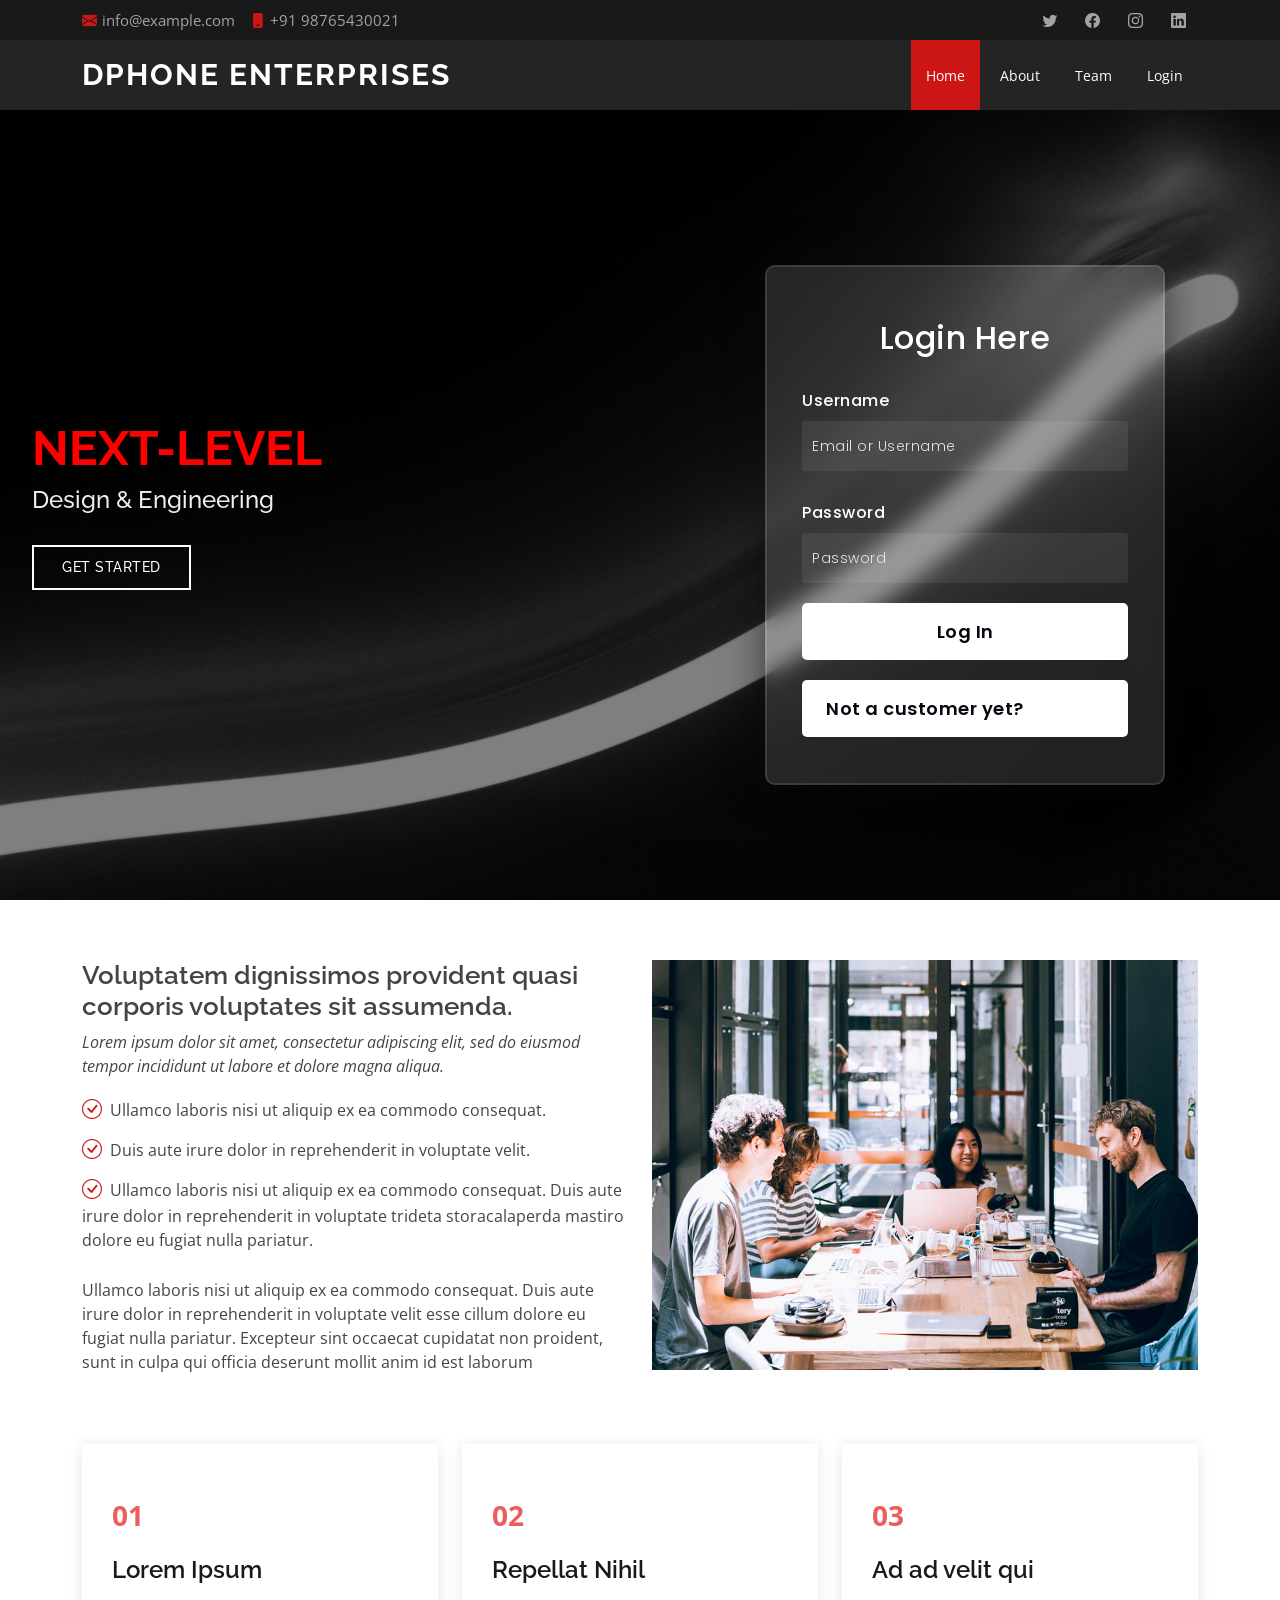
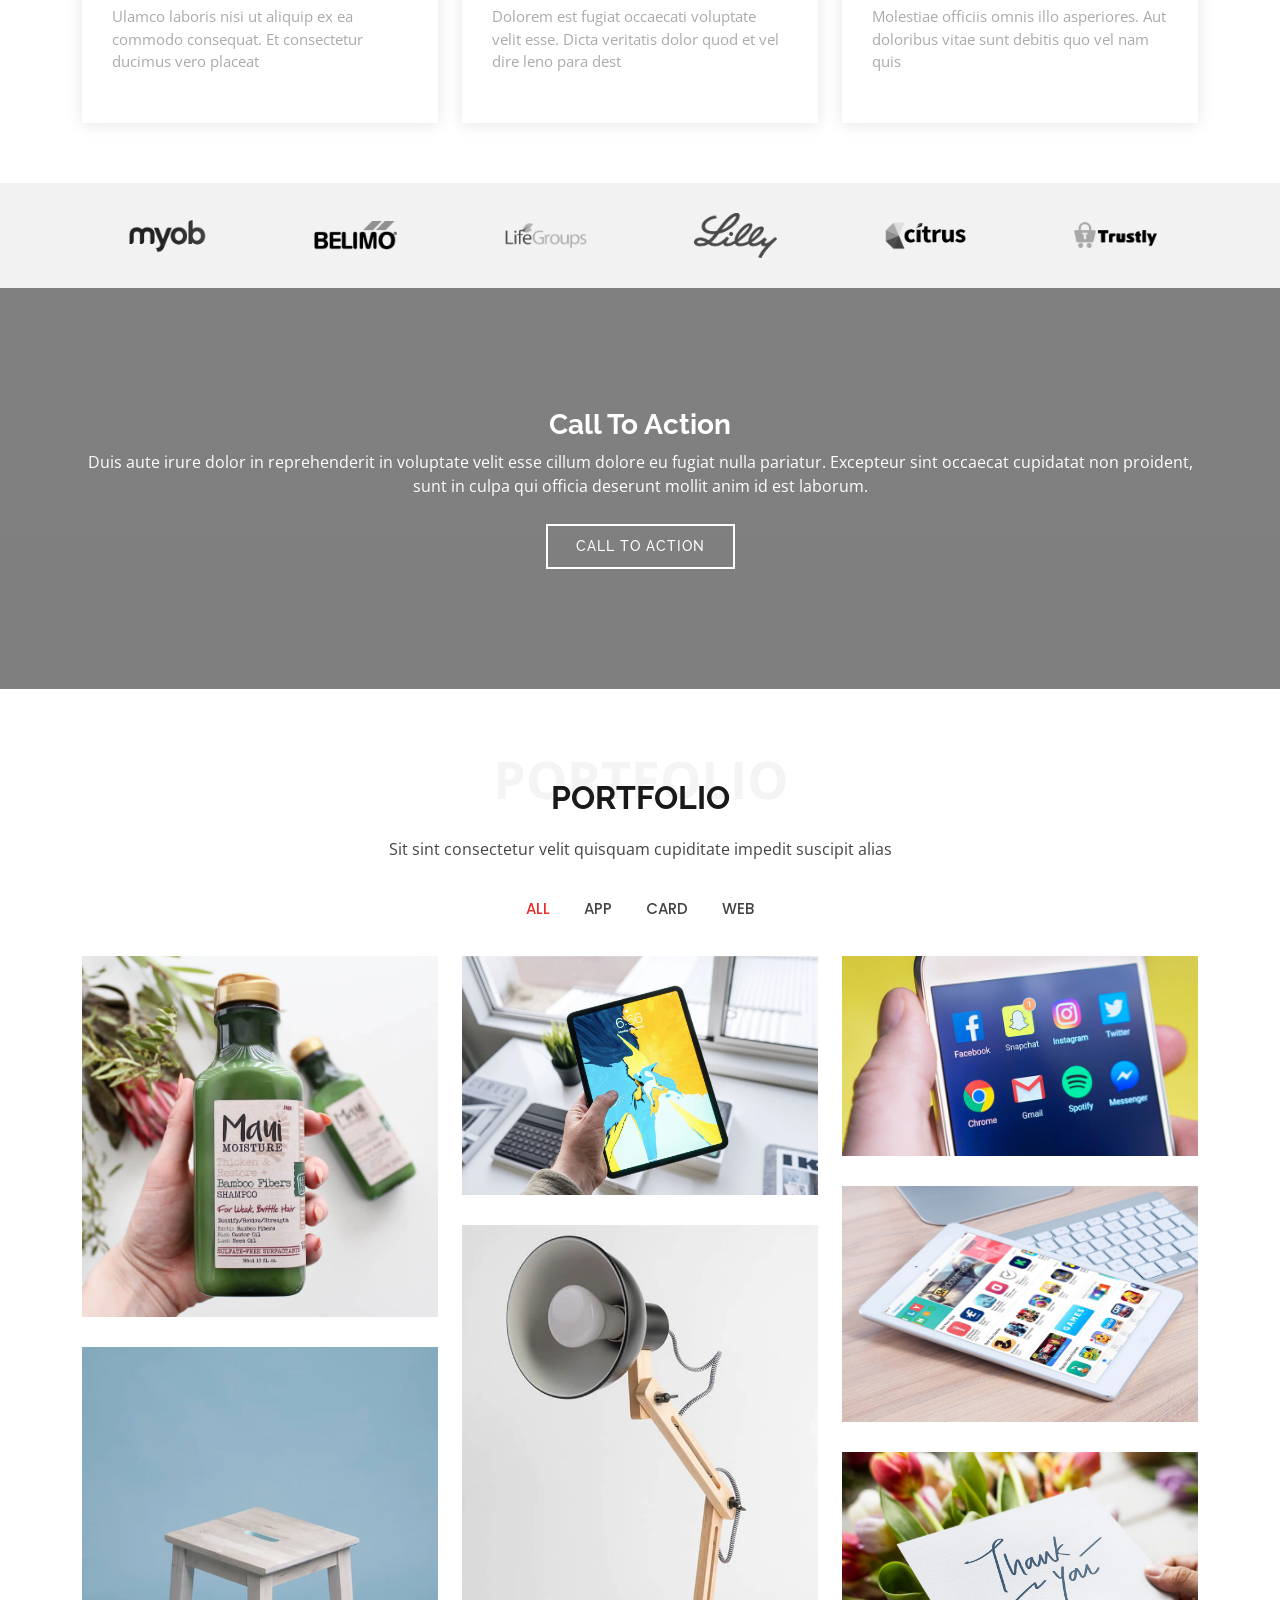
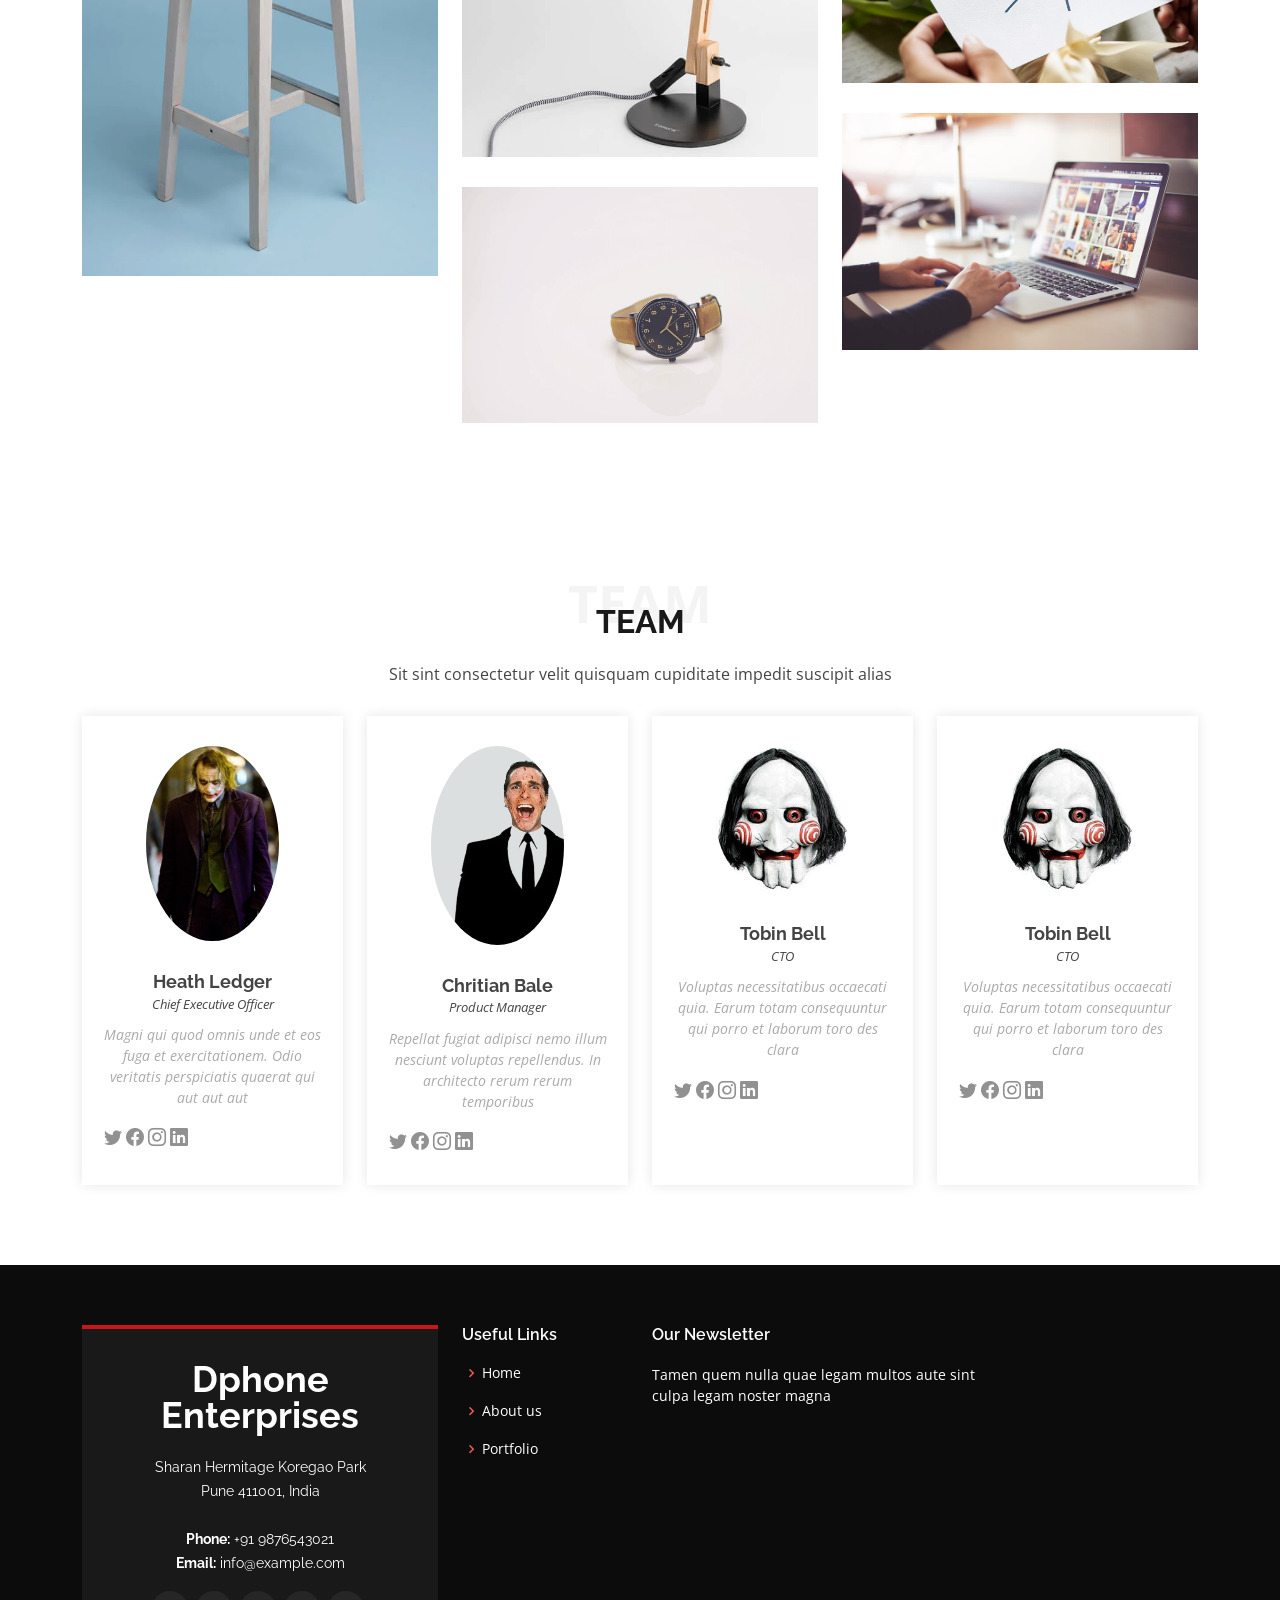
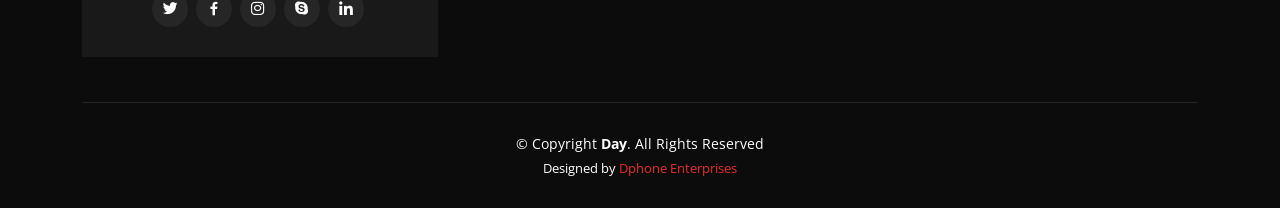
==== commit aaa26799: "Merge branch 'front_end' of https://github.com/yashr17/DPhone-Enterprise into front_end" ====
--- a/Frontend/Dphone/index.html
+++ b/Frontend/Dphone/index.html
@@ -8,8 +8,6 @@
   <title>Dphone Enterprises</title>
   <meta content="" name="description">
   <meta content="" name="keywords">
-
-  
 
   <!-- Google Fonts -->
   <link href="https://fonts.googleapis.com/css?family=Open+Sans:300,300i,400,400i,600,600i,700,700i|Raleway:300,300i,400,400i,500,500i,600,600i,700,700i|Poppins:300,300i,400,400i,500,500i,600,600i,700,700i" rel="stylesheet">
@@ -24,13 +22,6 @@
 
   <!-- Template Main CSS File -->
   <link href="assets/css/style.css" rel="stylesheet">
-
-  <!-- =======================================================
-  * Template Name: Day - v4.10.0
-  * Template URL: https://bootstrapmade.com/day-multipurpose-html-template-for-free/
-  * Author: BootstrapMade.com
-  * License: https://bootstrapmade.com/license/
-  ======================================================== -->
 </head>
 
 <body>
@@ -56,19 +47,15 @@
     <div class="container d-flex align-items-center justify-content-between">
 
       <h1 class="logo"><a href="index.html">Dphone Enterprises</a></h1>
-      <!-- Uncomment below if you prefer to use an image logo -->
+      <!-- Kept it here if we may want to switch to an image logo from the text Logo -->
       <!-- <a href="index.html" class="logo"><img src="assets/img/logo.png" alt="" class="img-fluid"></a>-->
 
       <nav id="navbar" class="navbar">
         <ul>
           <li><a class="nav-link scrollto active" href="#hero">Home</a></li>
           <li><a class="nav-link scrollto" href="#about">About</a></li>
-          <!-- <li><a class="nav-link scrollto" href="#services">Services</a></li>
-          <li><a class="nav-link scrollto " href="#portfolio">Portfolio</a></li>
-          <li><a class="nav-link scrollto" href="#pricing">Pricing</a></li> -->
           <li><a class="nav-link scrollto" href="#team">Team</a></li>
           <li><a class="nav-link scrollto" href="">Login</a></li>
-          <li><a class="nav-link scrollto" href="#contact">Contact</a></li>
         </ul>
         <i class="bi bi-list mobile-nav-toggle"></i>
       </nav><!-- .navbar -->
@@ -94,7 +81,7 @@
         <input type="password" placeholder="Password" id="password">
 
         <button>Log In</button>
-        <button >Register</button>
+        <button>Not a customer yet?<a href="registration.html">Register</a></button>
         
     </form>
     </div>
@@ -347,7 +334,7 @@
         </div>
 
         <div class="row">
-          <div class="col-lg-3 col-md-4 d-flex align-items-stretch" data-aos="zoom-in">
+          <div class="col-lg-3 col-md-6 d-flex align-items-stretch" data-aos="zoom-in">
             <div class="member">
               <img src="assets/img/team/team-1.jpg" alt="">
               <h4>Heath Ledger</h4>
@@ -364,7 +351,7 @@
             </div>
           </div>
 
-          <div class="col-lg-3 col-md-4 d-flex align-items-stretch" data-aos="zoom-in">
+          <div class="col-lg-3 col-md-6 d-flex align-items-stretch" data-aos="zoom-in">
             <div class="member">
               <img src="assets/img/team/team-2.jpg" alt="">
               <h4>Chritian Bale</h4>
@@ -381,7 +368,7 @@
             </div>
           </div>
 
-          <div class="col-lg-3 col-md-4 d-flex align-items-stretch" data-aos="zoom-in">
+          <div class="col-lg-3 col-md-6 d-flex align-items-stretch" data-aos="zoom-in">
             <div class="member">
               <img src="assets/img/team/team-3.jpg" alt="">
               <h4>Tobin Bell</h4>
@@ -398,7 +385,7 @@
             </div>
           </div>
 
-          <div class="col-lg-3 col-md-4 d-flex align-items-stretch" data-aos="zoom-in">
+          <div class="col-lg-3 col-md-6 d-flex align-items-stretch" data-aos="zoom-in">
             <div class="member">
               <img src="assets/img/team/team-3.jpg" alt="">
               <h4>Tobin Bell</h4>
@@ -472,11 +459,7 @@
         &copy; Copyright <strong><span>Day</span></strong>. All Rights Reserved
       </div>
       <div class="credits">
-        <!-- All the links in the footer should remain intact. -->
-        <!-- You can delete the links only if you purchased the pro version. -->
-        <!-- Licensing information: https://bootstrapmade.com/license/ -->
-        <!-- Purchase the pro version with working PHP/AJAX contact form: https://bootstrapmade.com/day-multipurpose-html-template-for-free/ -->
-        Designed by <a href="https://bootstrapmade.com/">Dphone Enterprises</a>
+        Designed by <a>Dphone Enterprises</a>
       </div>
     </div>
   </footer><!-- End Footer -->
@@ -494,7 +477,5 @@
 
   <!-- Template Main JS File -->
   <script src="assets/js/main.js"></script>
-
 </body>
-
 </html>
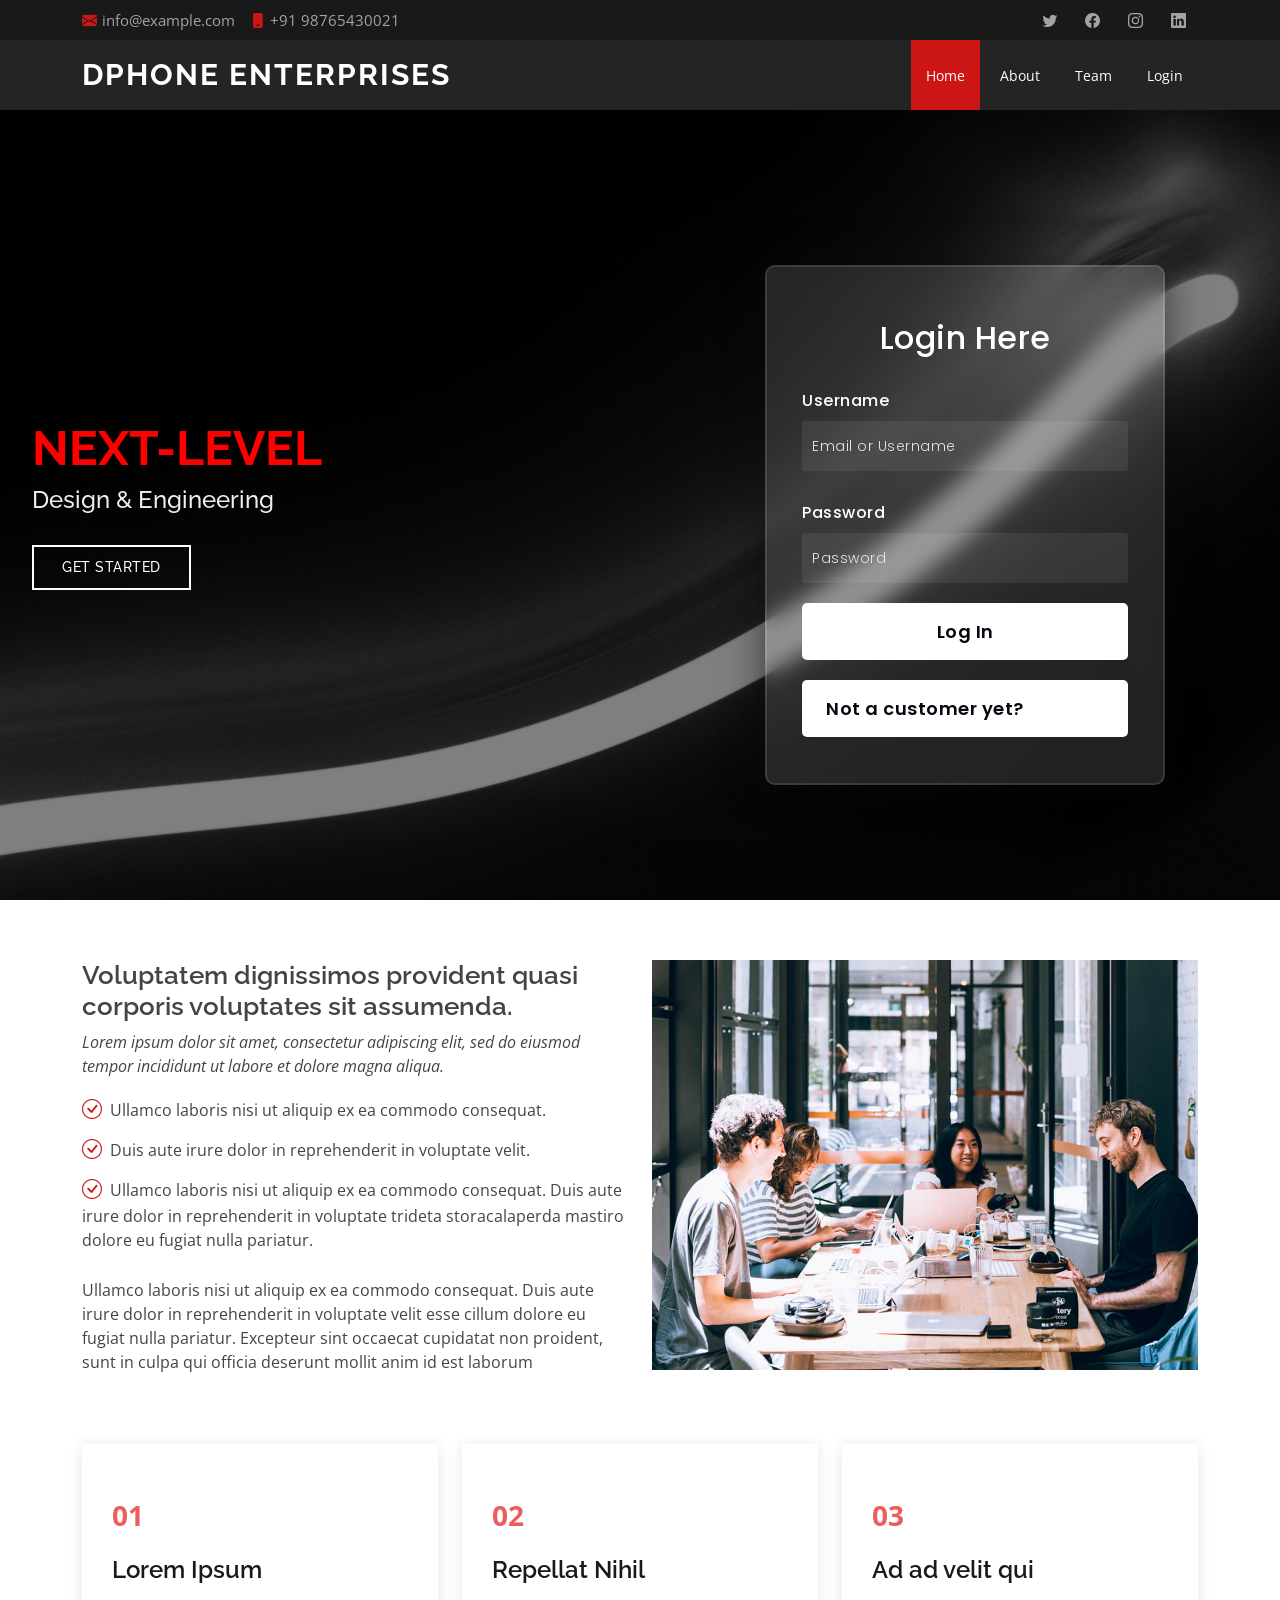
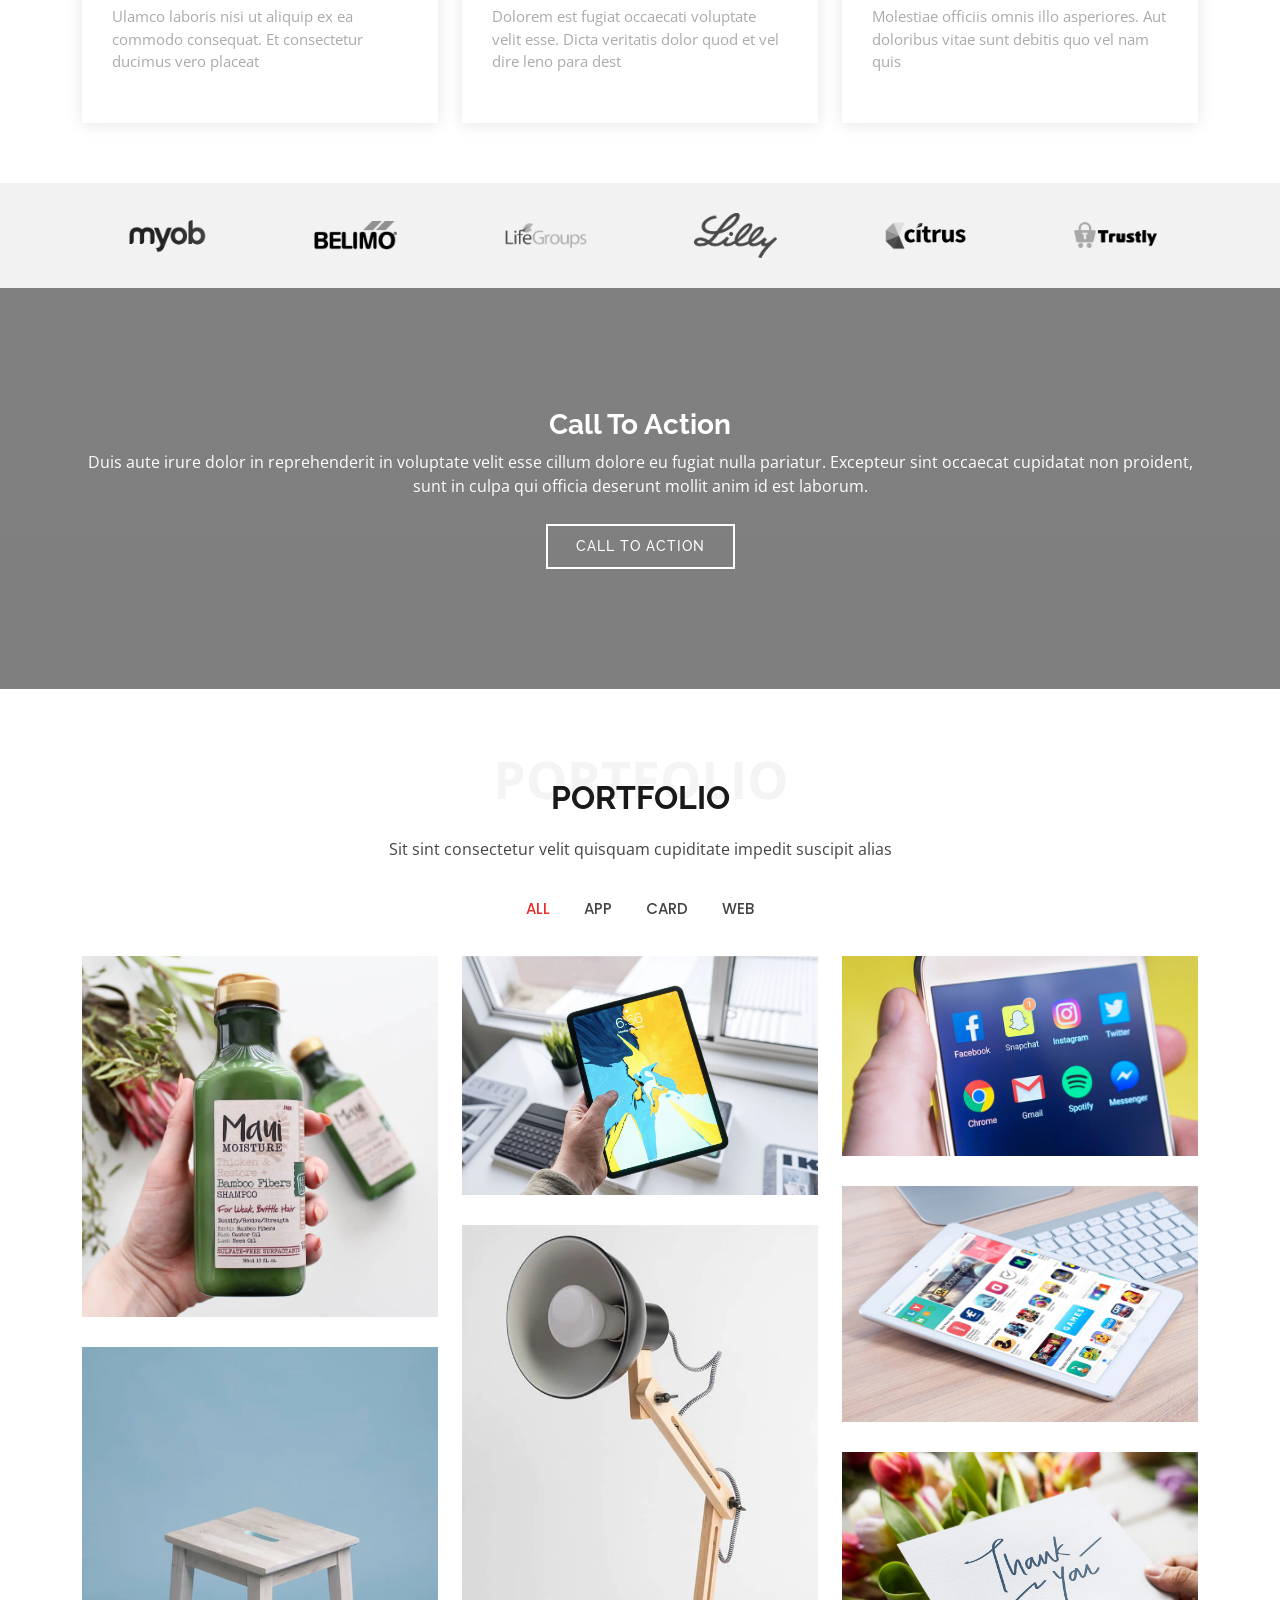
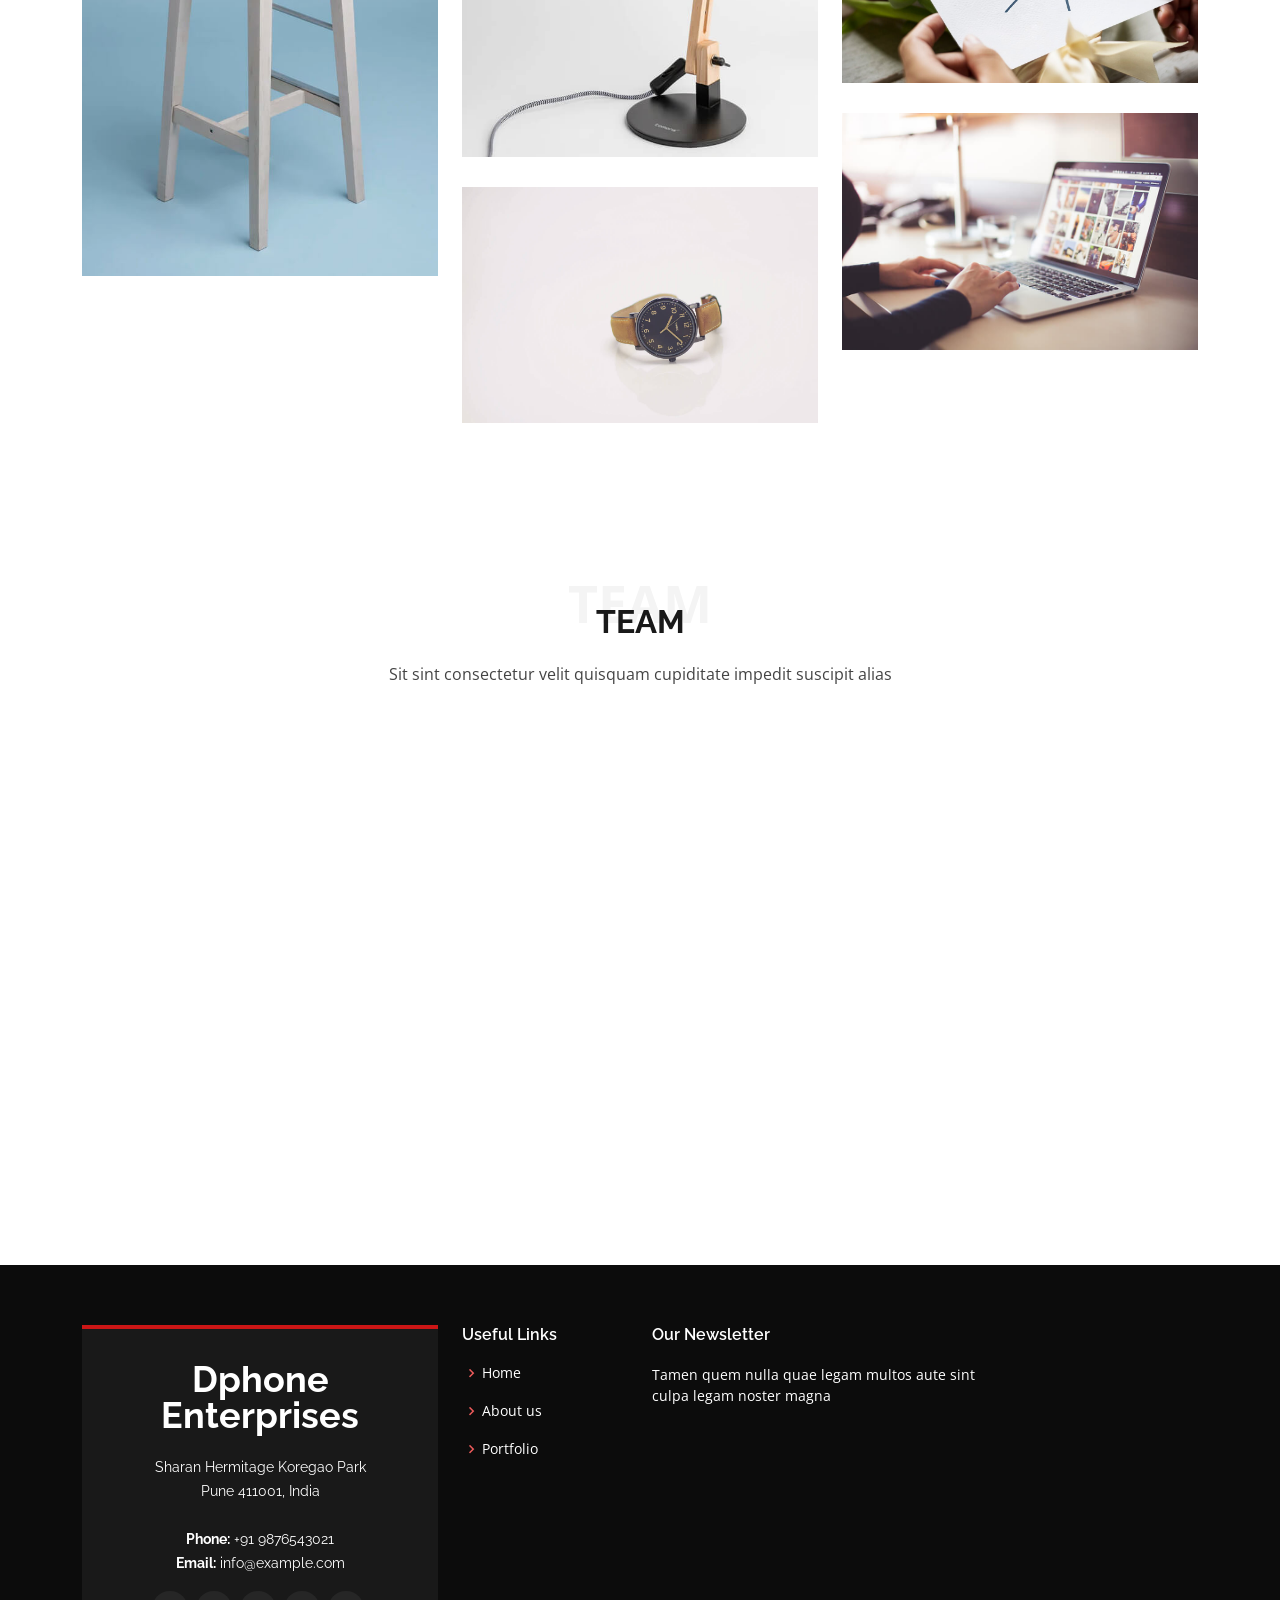
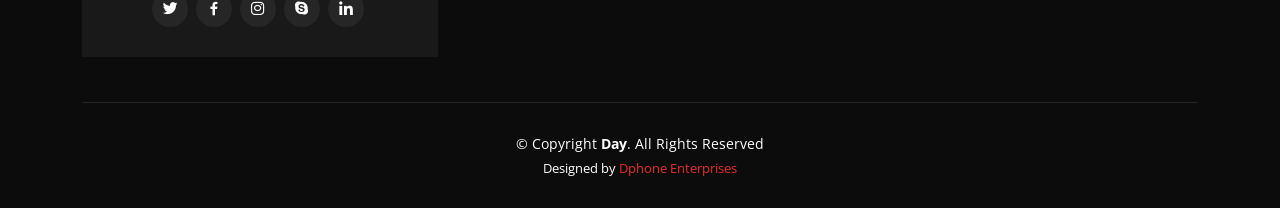
==== commit 6325f952: "Refferal Page Updates" ====
--- a/Frontend/Dphone/index.html
+++ b/Frontend/Dphone/index.html
@@ -473,8 +473,7 @@
   <script src="assets/vendor/glightbox/js/glightbox.min.js"></script>
   <script src="assets/vendor/isotope-layout/isotope.pkgd.min.js"></script>
   <script src="assets/vendor/swiper/swiper-bundle.min.js"></script>
-  <script src="assets/vendor/php-email-form/validate.js"></script>
-
+  
   <!-- Template Main JS File -->
   <script src="assets/js/main.js"></script>
 </body>
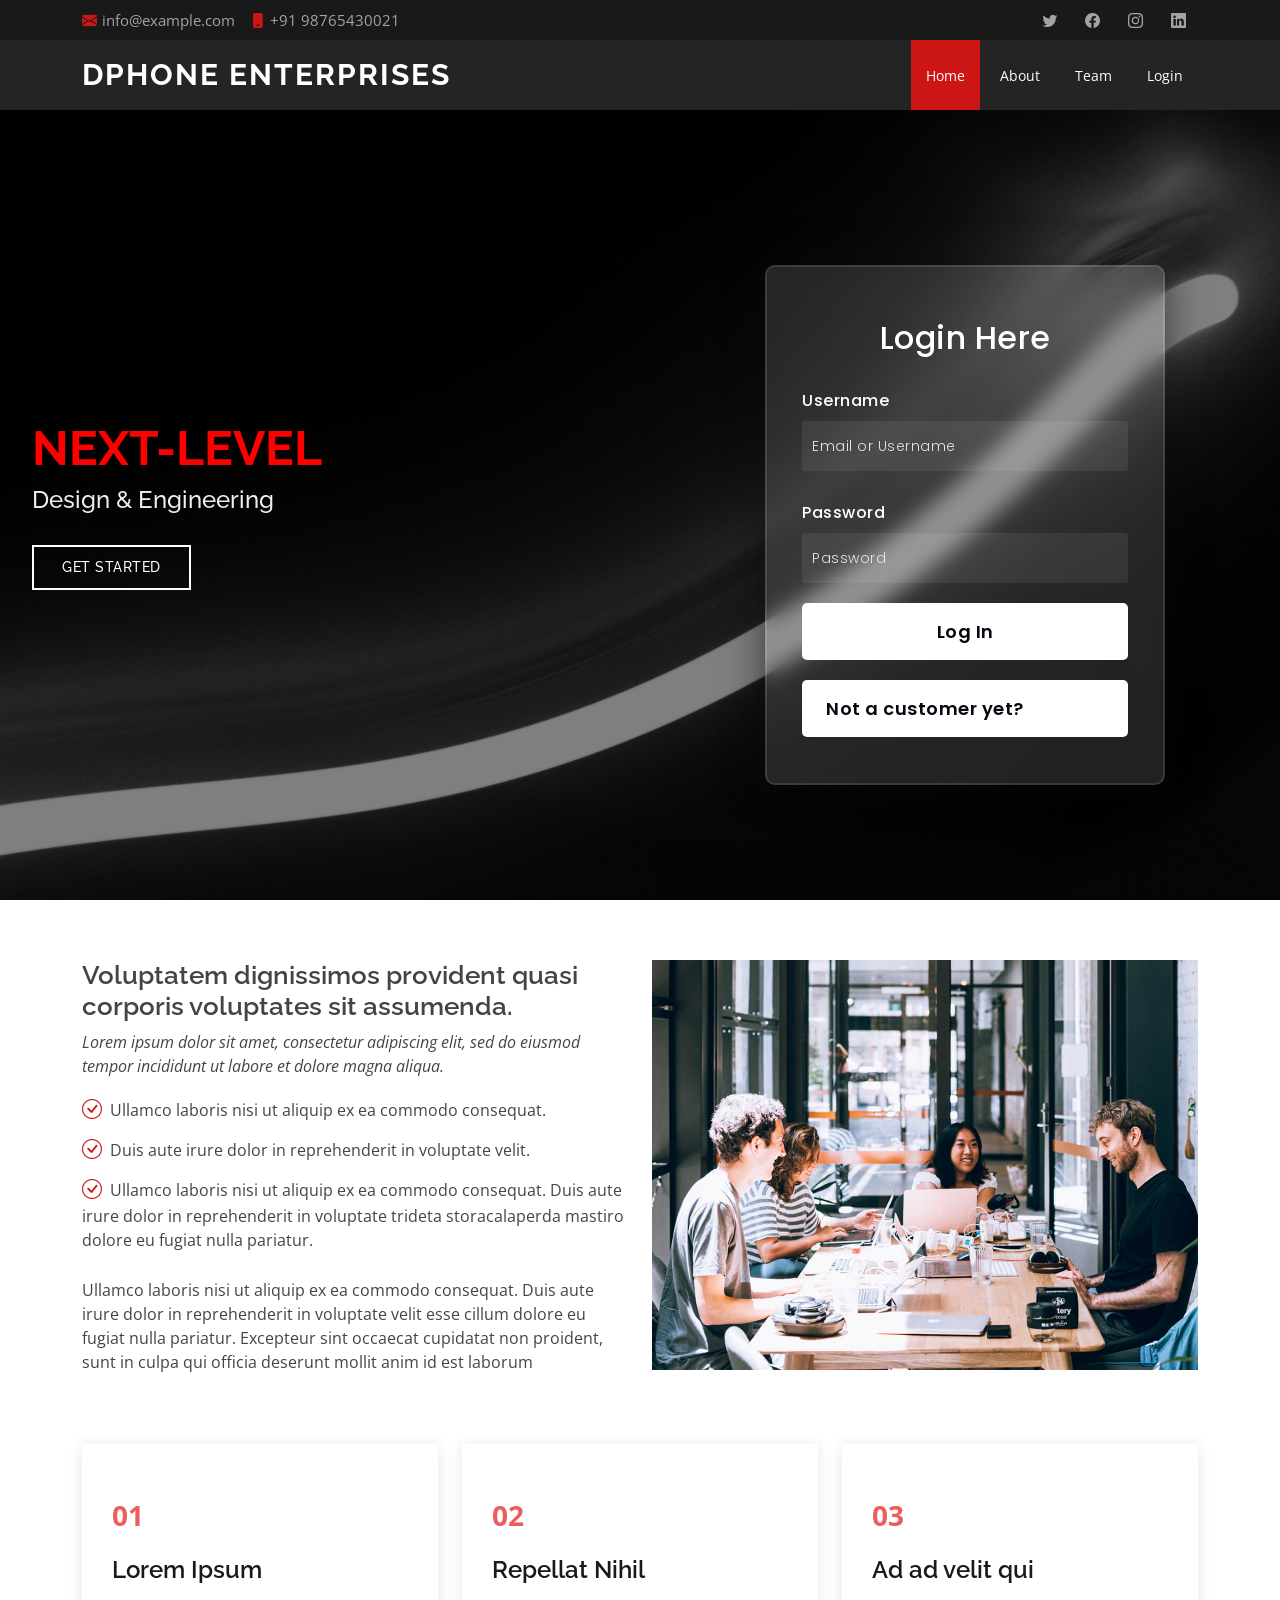
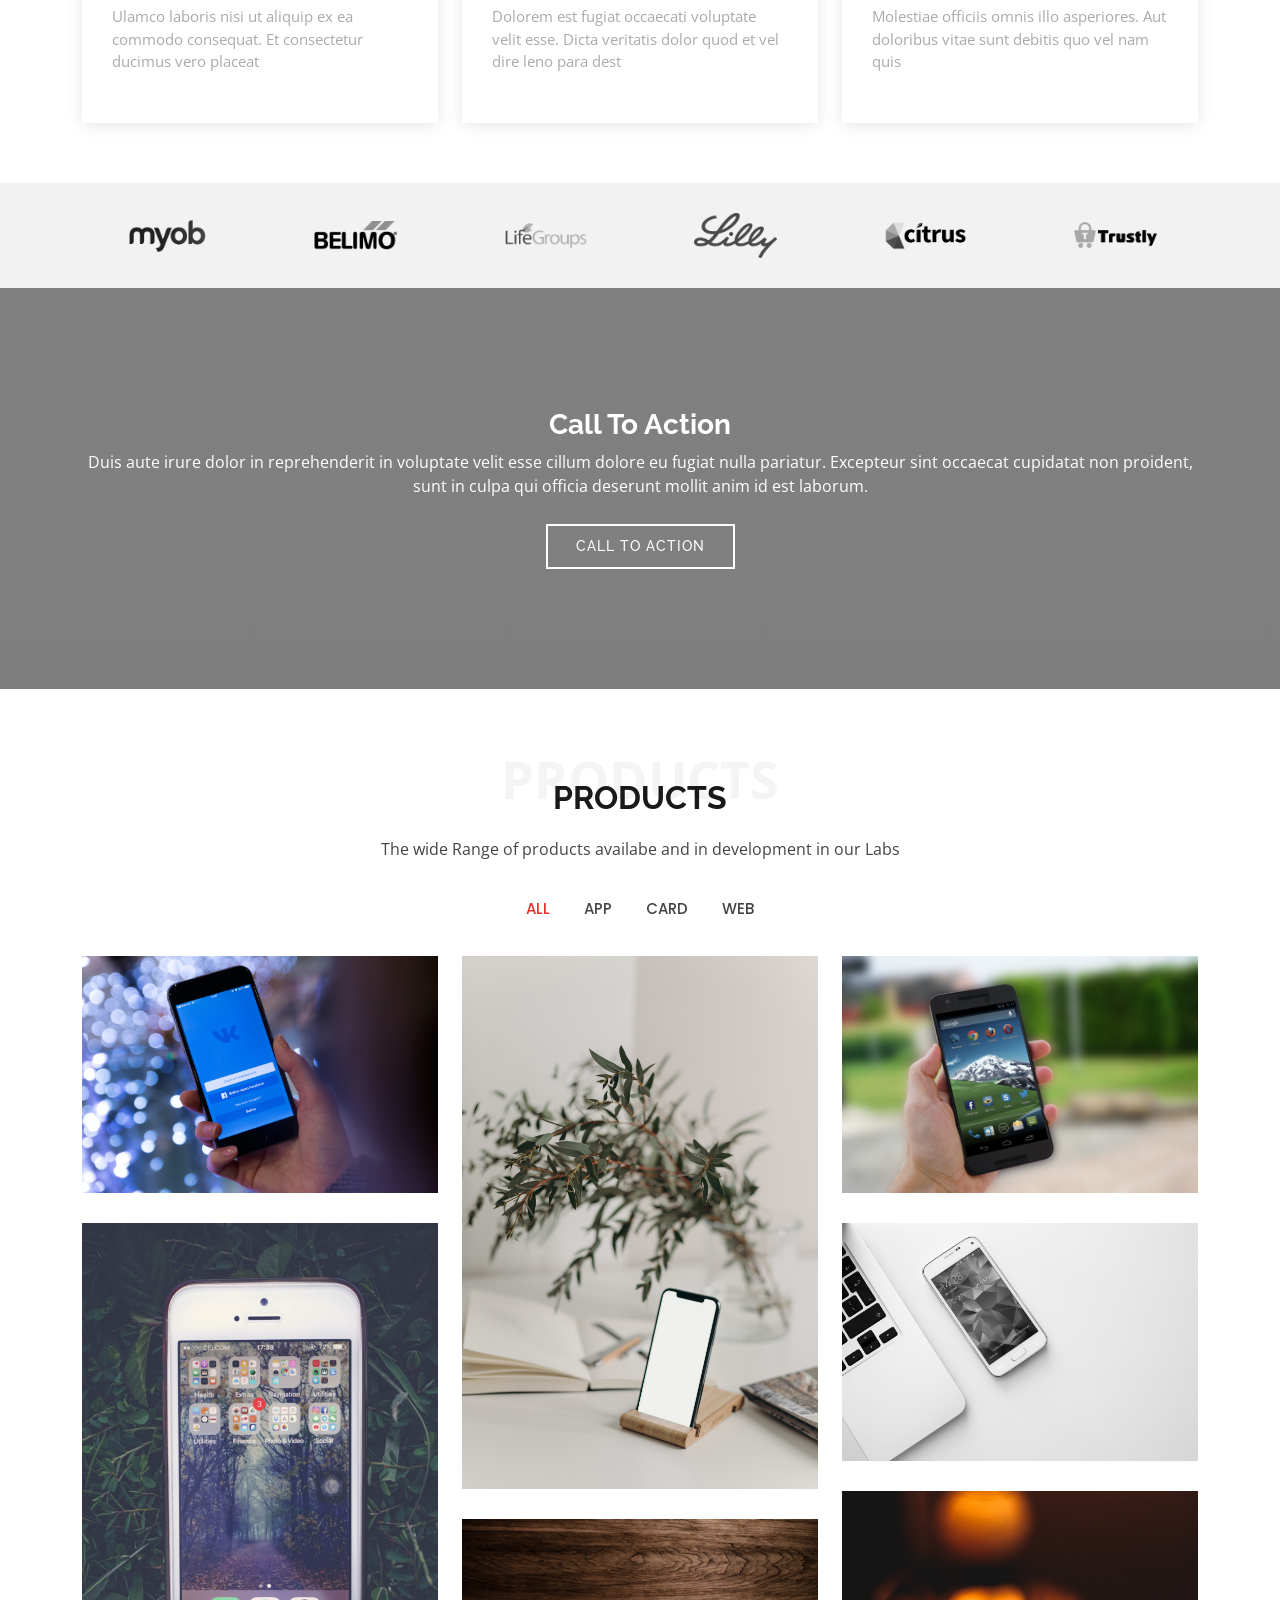
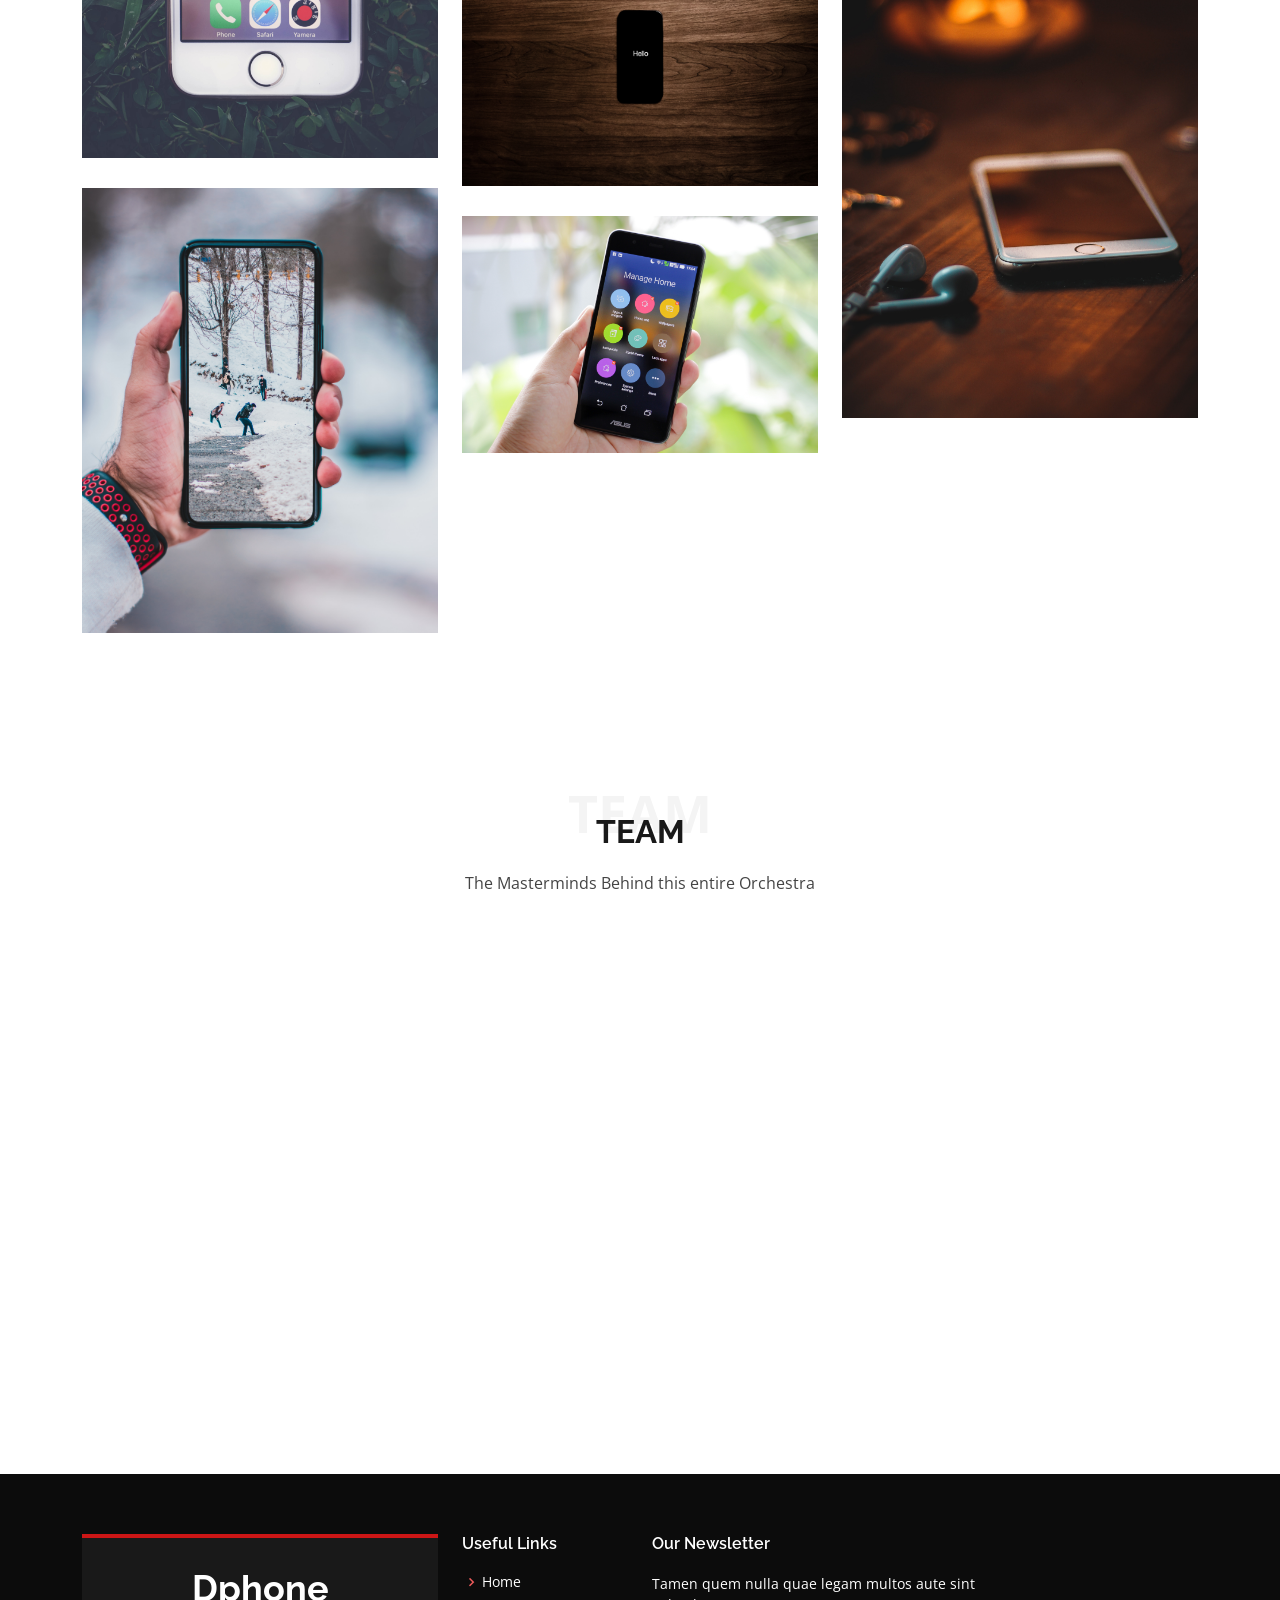
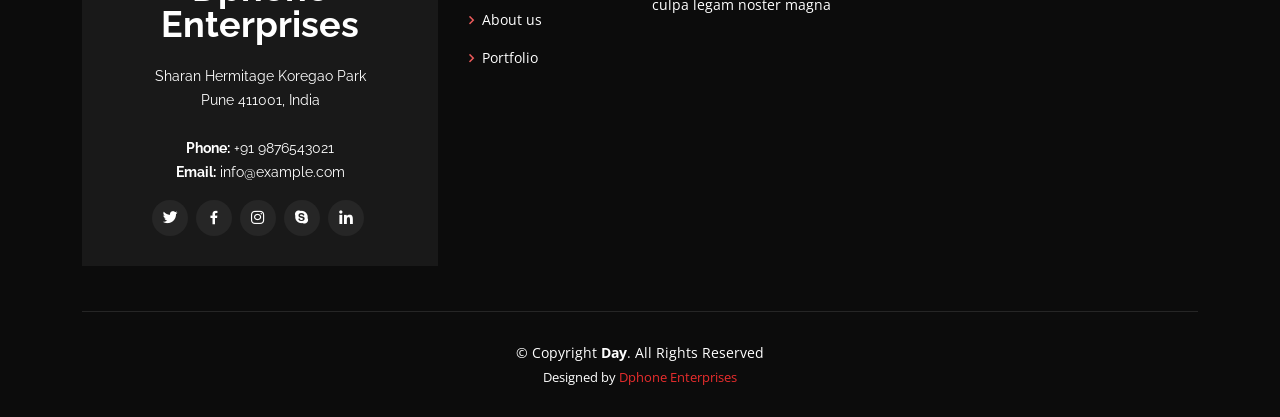
==== commit 8e6e8c19: "Updated Portfolio with some Text adds" ====
--- a/Frontend/Dphone/index.html
+++ b/Frontend/Dphone/index.html
@@ -204,14 +204,14 @@
       </div>
     </section><!-- End Cta Section -->
 
-    <!-- ======= Portfolio Section ======= -->
+    <!--File folio Section ======= -->
     <section id="portfolio" class="portfolio">
       <div class="container">
 
         <div class="section-title">
-          <span>Portfolio</span>
-          <h2>Portfolio</h2>
-          <p>Sit sint consectetur velit quisquam cupiditate impedit suscipit alias</p>
+          <span>Products</span>
+          <h2>Products</h2>
+          <p>The wide Range of products availabe and in development in our Labs</p>
         </div>
 
         <div class="row" data-aos="fade-up">
@@ -228,7 +228,7 @@
         <div class="row portfolio-container" data-aos="fade-up" data-aos-delay="150">
 
           <div class="col-lg-4 col-md-6 portfolio-item filter-app">
-            <img src="assets/img/portfolio/portfolio-1.jpg" class="img-fluid" alt="">
+            <img src="assets/img/portfolio/File 1.jpg" class="img-fluid" alt="">
             <div class="portfolio-info">
               <h4>App 1</h4>
               <p>App</p>
@@ -238,81 +238,81 @@
           </div>
 
           <div class="col-lg-4 col-md-6 portfolio-item filter-web">
-            <img src="assets/img/portfolio/portfolio-2.jpg" class="img-fluid" alt="">
+            <img src="assets/img/portfolio/File 2.jpg" class="img-fluid" alt="">
             <div class="portfolio-info">
               <h4>Web 3</h4>
               <p>Web</p>
-              <a href="assets/img/portfolio/portfolio-2.jpg" data-gallery="portfolioGallery" class="portfolio-lightbox preview-link" title="Web 3"><i class="bx bx-plus"></i></a>
+              <a href="assets/img/portfolio/File 2.jpg" data-gallery="portfolioGallery" class="portfolio-lightbox preview-link" title="Web 3"><i class="bx bx-plus"></i></a>
               <a href="portfolio-details.html" class="details-link" title="More Details"><i class="bx bx-link"></i></a>
             </div>
           </div>
 
           <div class="col-lg-4 col-md-6 portfolio-item filter-app">
-            <img src="assets/img/portfolio/portfolio-3.jpg" class="img-fluid" alt="">
+            <img src="assets/img/portfolio/File 3.jpg" class="img-fluid" alt="">
             <div class="portfolio-info">
               <h4>App 2</h4>
               <p>App</p>
-              <a href="assets/img/portfolio/portfolio-3.jpg" data-gallery="portfolioGallery" class="portfolio-lightbox preview-link" title="App 2"><i class="bx bx-plus"></i></a>
+              <a href="assets/img/portfolio/File 3.jpg" data-gallery="portfolioGallery" class="portfolio-lightbox preview-link" title="App 2"><i class="bx bx-plus"></i></a>
               <a href="portfolio-details.html" class="details-link" title="More Details"><i class="bx bx-link"></i></a>
             </div>
           </div>
 
           <div class="col-lg-4 col-md-6 portfolio-item filter-card">
-            <img src="assets/img/portfolio/portfolio-4.jpg" class="img-fluid" alt="">
+            <img src="assets/img/portfolio/File 4.jpg" class="img-fluid" alt="">
             <div class="portfolio-info">
               <h4>Card 2</h4>
               <p>Card</p>
-              <a href="assets/img/portfolio/portfolio-4.jpg" data-gallery="portfolioGallery" class="portfolio-lightbox preview-link" title="Card 2"><i class="bx bx-plus"></i></a>
+              <a href="assets/img/portfolio/File 4.jpg" data-gallery="portfolioGallery" class="portfolio-lightbox preview-link" title="Card 2"><i class="bx bx-plus"></i></a>
               <a href="portfolio-details.html" class="details-link" title="More Details"><i class="bx bx-link"></i></a>
             </div>
           </div>
 
           <div class="col-lg-4 col-md-6 portfolio-item filter-web">
-            <img src="assets/img/portfolio/portfolio-5.jpg" class="img-fluid" alt="">
+            <img src="assets/img/portfolio/File 5.jpg" class="img-fluid" alt="">
             <div class="portfolio-info">
               <h4>Web 2</h4>
               <p>Web</p>
-              <a href="assets/img/portfolio/portfolio-5.jpg" data-gallery="portfolioGallery" class="portfolio-lightbox preview-link" title="Web 2"><i class="bx bx-plus"></i></a>
+              <a href="assets/img/portfolio/File 5.jpg" data-gallery="portfolioGallery" class="portfolio-lightbox preview-link" title="Web 2"><i class="bx bx-plus"></i></a>
               <a href="portfolio-details.html" class="details-link" title="More Details"><i class="bx bx-link"></i></a>
             </div>
           </div>
 
           <div class="col-lg-4 col-md-6 portfolio-item filter-app">
-            <img src="assets/img/portfolio/portfolio-6.jpg" class="img-fluid" alt="">
+            <img src="assets/img/portfolio/File 6.jpg" class="img-fluid" alt="">
             <div class="portfolio-info">
               <h4>App 3</h4>
               <p>App</p>
-              <a href="assets/img/portfolio/portfolio-6.jpg" data-gallery="portfolioGallery" class="portfolio-lightbox preview-link" title="App 3"><i class="bx bx-plus"></i></a>
+              <a href="assets/img/portfolio/File 6.jpg" data-gallery="portfolioGallery" class="portfolio-lightbox preview-link" title="App 3"><i class="bx bx-plus"></i></a>
               <a href="portfolio-details.html" class="details-link" title="More Details"><i class="bx bx-link"></i></a>
             </div>
           </div>
 
           <div class="col-lg-4 col-md-6 portfolio-item filter-card">
-            <img src="assets/img/portfolio/portfolio-7.jpg" class="img-fluid" alt="">
+            <img src="assets/img/portfolio/File 7.jpg" class="img-fluid" alt="">
             <div class="portfolio-info">
               <h4>Card 1</h4>
               <p>Card</p>
-              <a href="assets/img/portfolio/portfolio-7.jpg" data-gallery="portfolioGallery" class="portfolio-lightbox preview-link" title="Card 1"><i class="bx bx-plus"></i></a>
+              <a href="assets/img/portfolio/File 7.jpg" data-gallery="portfolioGallery" class="portfolio-lightbox preview-link" title="Card 1"><i class="bx bx-plus"></i></a>
               <a href="portfolio-details.html" class="details-link" title="More Details"><i class="bx bx-link"></i></a>
             </div>
           </div>
 
           <div class="col-lg-4 col-md-6 portfolio-item filter-card">
-            <img src="assets/img/portfolio/portfolio-8.jpg" class="img-fluid" alt="">
+            <img src="assets/img/portfolio/File 8.jpg" class="img-fluid" alt="">
             <div class="portfolio-info">
               <h4>Card 3</h4>
               <p>Card</p>
-              <a href="assets/img/portfolio/portfolio-8.jpg" data-gallery="portfolioGallery" class="portfolio-lightbox preview-link" title="Card 3"><i class="bx bx-plus"></i></a>
+              <a href="assets/img/portfolio/File 8.jpg" data-gallery="portfolioGallery" class="portfolio-lightbox preview-link" title="Card 3"><i class="bx bx-plus"></i></a>
               <a href="portfolio-details.html" class="details-link" title="More Details"><i class="bx bx-link"></i></a>
             </div>
           </div>
 
           <div class="col-lg-4 col-md-6 portfolio-item filter-web">
-            <img src="assets/img/portfolio/portfolio-9.jpg" class="img-fluid" alt="">
+            <img src="assets/img/portfolio/File 9.jpg" class="img-fluid" alt="">
             <div class="portfolio-info">
               <h4>Web 3</h4>
               <p>Web</p>
-              <a href="assets/img/portfolio/portfolio-9.jpg" data-gallery="portfolioGallery" class="portfolio-lightbox preview-link" title="Web 3"><i class="bx bx-plus"></i></a>
+              <a href="assets/img/portfolio/File 9.jpg" data-gallery="portfolioGallery" class="portfolio-lightbox preview-link" title="Web 3"><i class="bx bx-plus"></i></a>
               <a href="portfolio-details.html" class="details-link" title="More Details"><i class="bx bx-link"></i></a>
             </div>
           </div>
@@ -330,7 +330,7 @@
         <div class="section-title">
           <span>Team</span>
           <h2>Team</h2>
-          <p>Sit sint consectetur velit quisquam cupiditate impedit suscipit alias</p>
+          <p>The Masterminds Behind this entire Orchestra</p>
         </div>
 
         <div class="row">
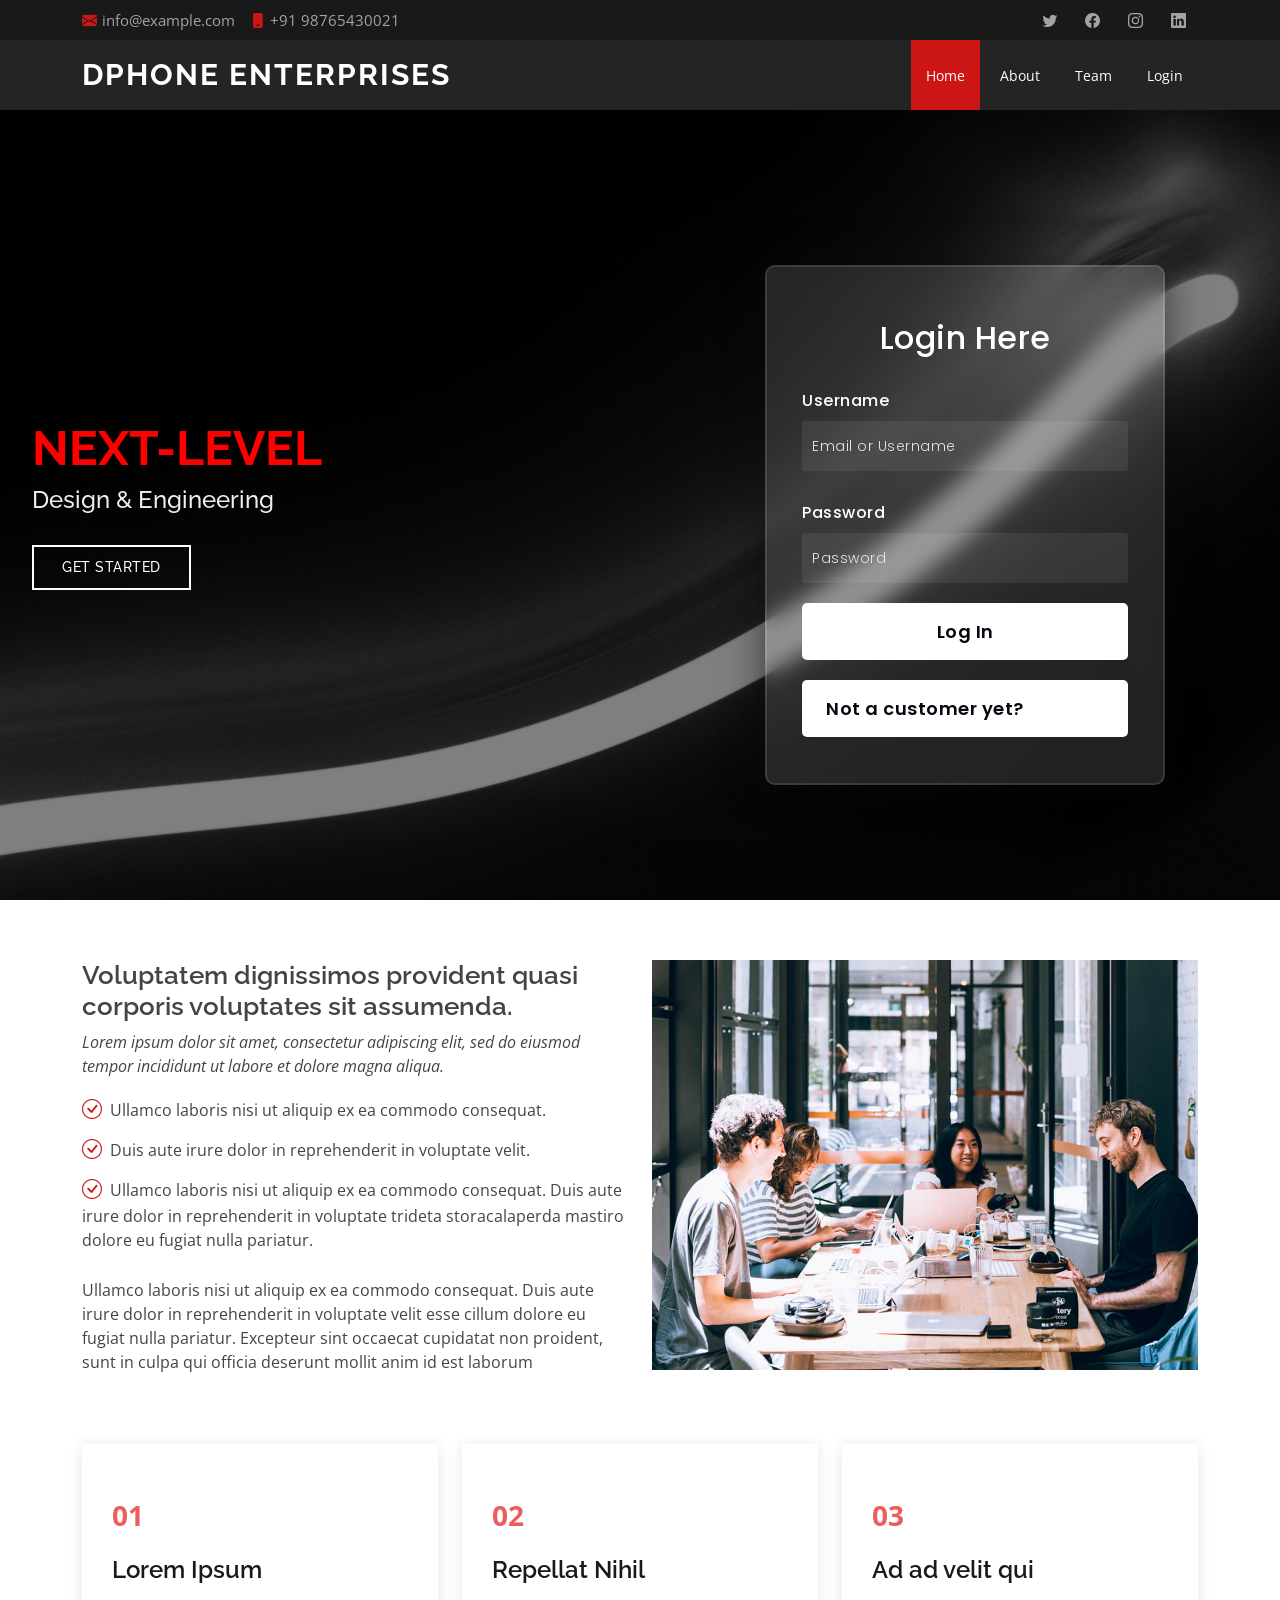
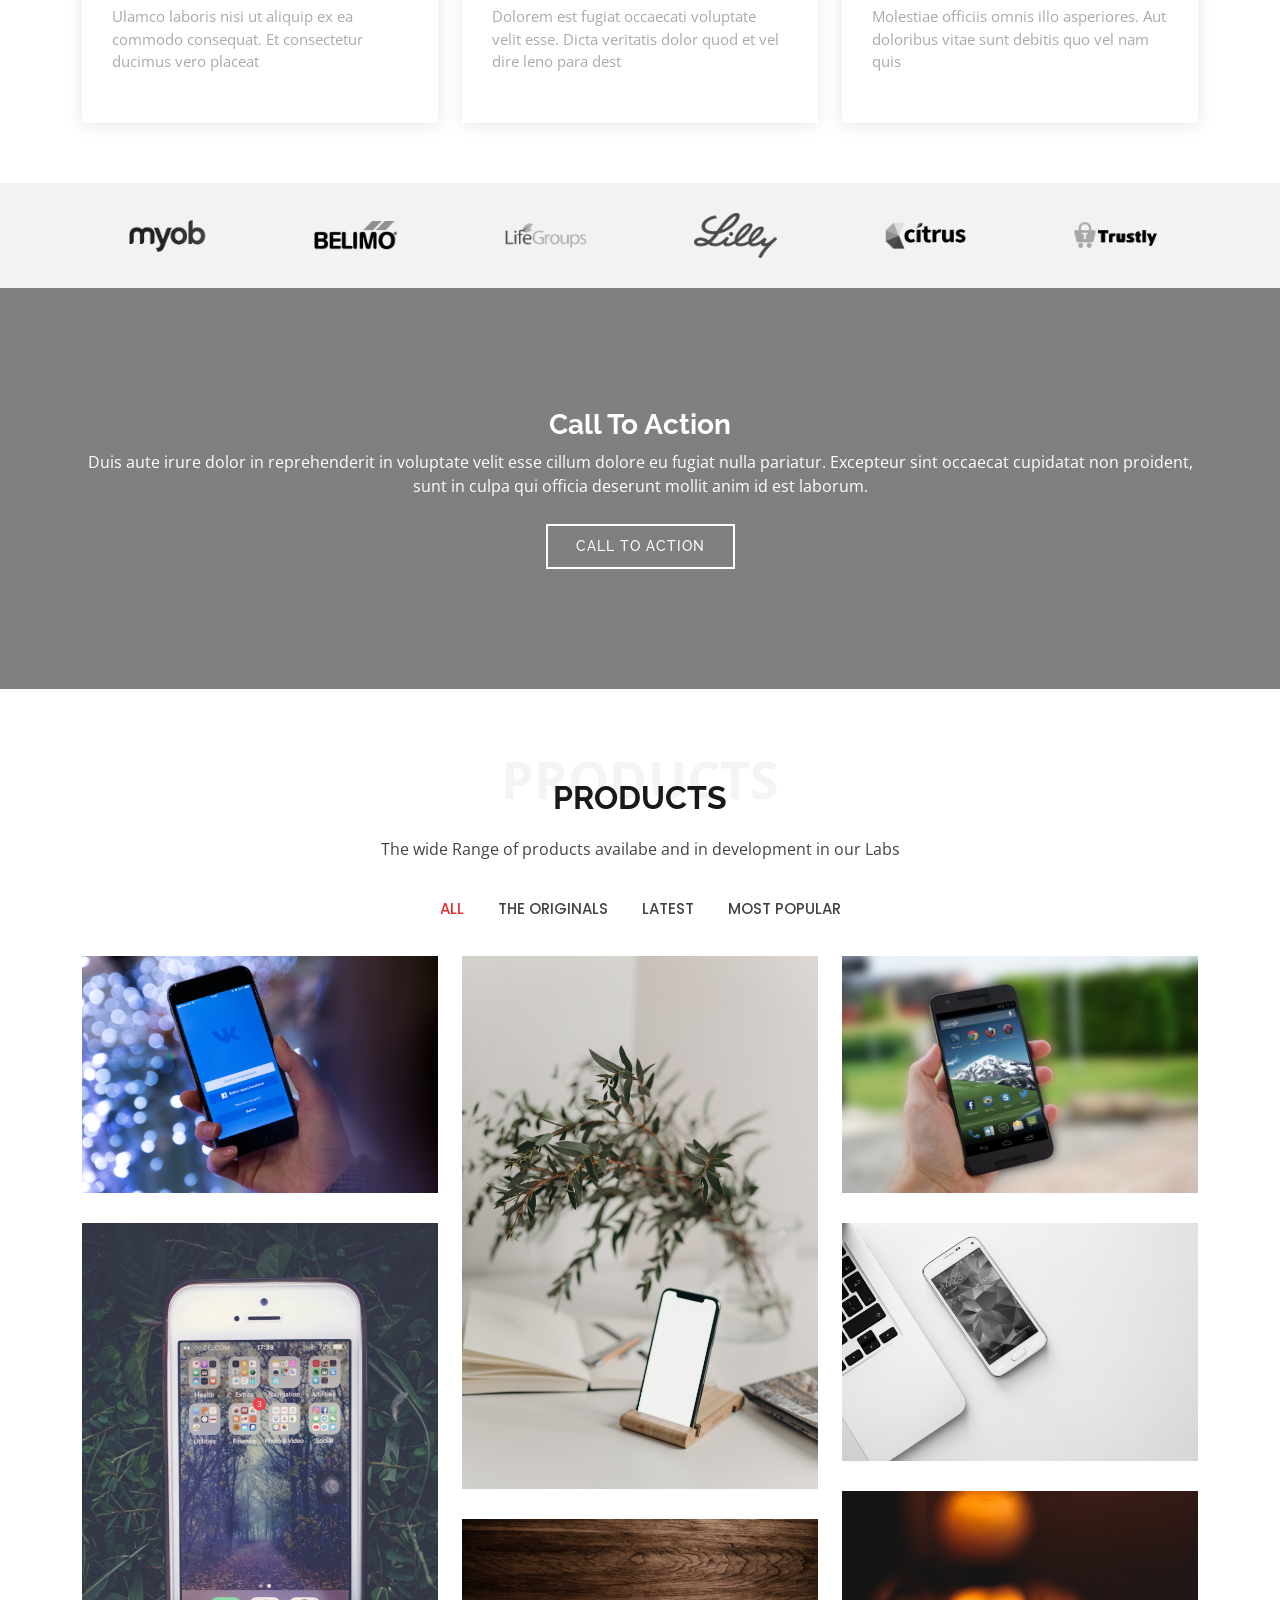
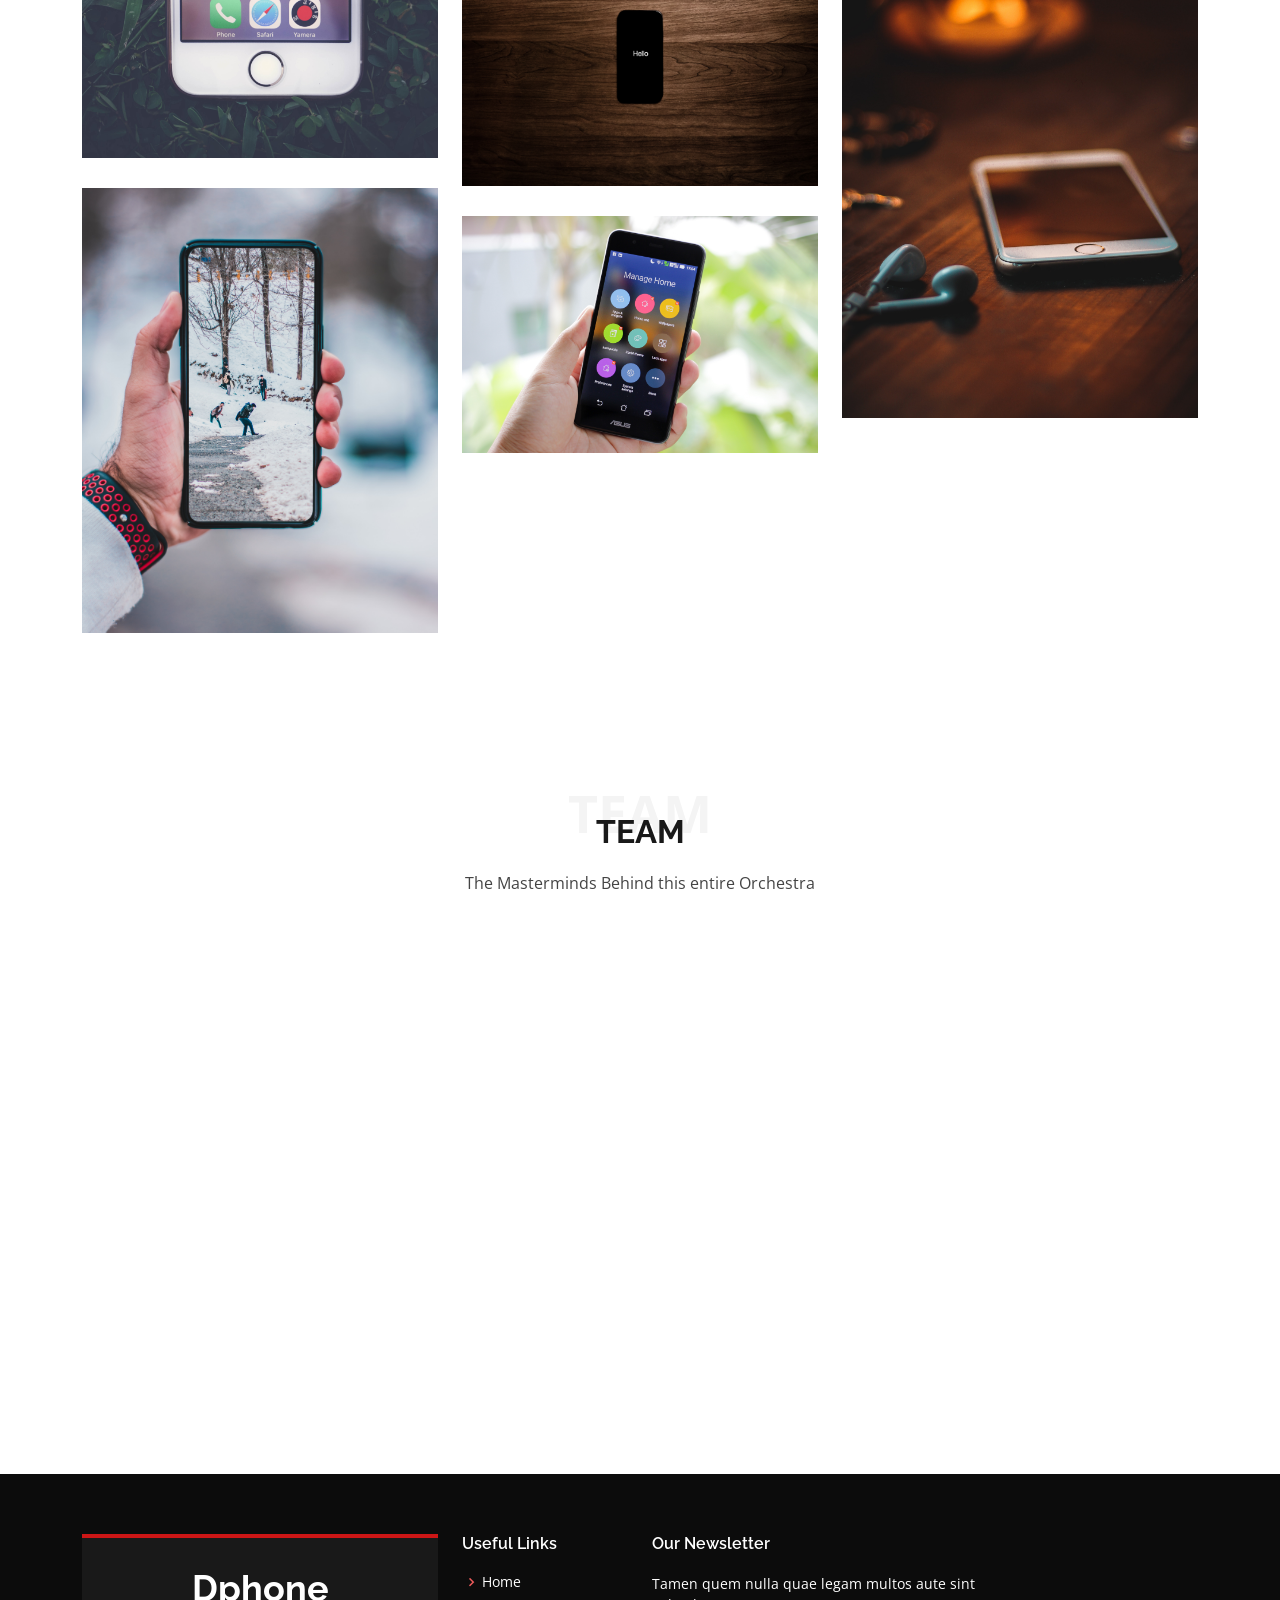
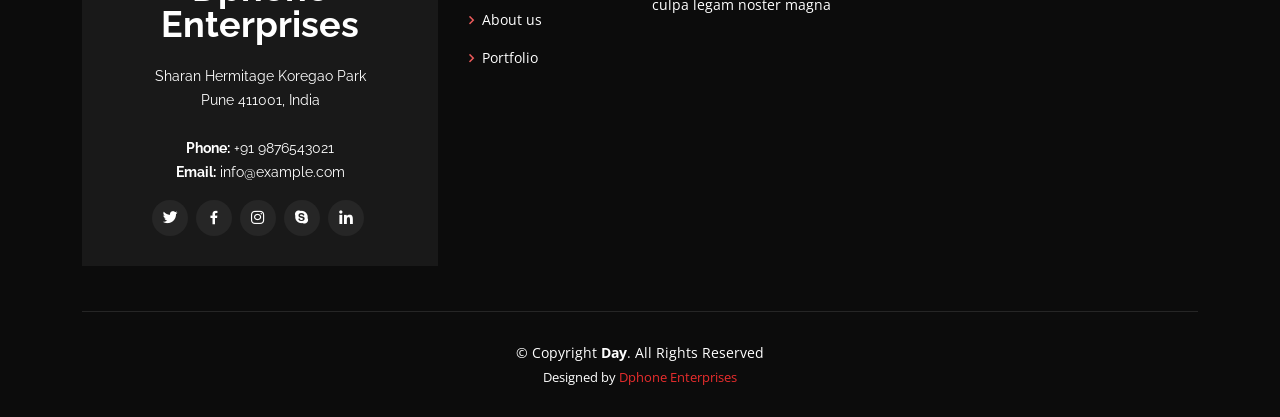
==== commit c16de9ee: "Product Detail and Home page Updates" ====
--- a/Frontend/Dphone/index.html
+++ b/Frontend/Dphone/index.html
@@ -218,102 +218,102 @@
           <div class="col-lg-12 d-flex justify-content-center">
             <ul id="portfolio-flters">
               <li data-filter="*" class="filter-active">All</li>
-              <li data-filter=".filter-app">App</li>
-              <li data-filter=".filter-card">Card</li>
-              <li data-filter=".filter-web">Web</li>
+              <li data-filter=".filter-OGs">The Originals</li>
+              <li data-filter=".filter-latest">Latest</li>
+              <li data-filter=".filter-popular">Most Popular</li>
             </ul>
           </div>
         </div>
 
         <div class="row portfolio-container" data-aos="fade-up" data-aos-delay="150">
 
-          <div class="col-lg-4 col-md-6 portfolio-item filter-app">
+          <div class="col-lg-4 col-md-6 portfolio-item filter-OGs">
             <img src="assets/img/portfolio/File 1.jpg" class="img-fluid" alt="">
             <div class="portfolio-info">
-              <h4>App 1</h4>
-              <p>App</p>
-              <a href="assets/img/portfolio/portfolio-1.jpg" data-gallery="portfolioGallery" class="portfolio-lightbox preview-link" title="App 1"><i class="bx bx-plus"></i></a>
-              <a href="portfolio-details.html" class="details-link" title="More Details"><i class="bx bx-link"></i></a>
-            </div>
-          </div>
-
-          <div class="col-lg-4 col-md-6 portfolio-item filter-web">
+              <h4>The Originals 1</h4>
+              <p>The Originals</p>
+              <a href="assets/img/portfolio/File 1.jpg" data-gallery="portfolioGallery" class="portfolio-lightbox preview-link" title="The Originals 1"><i class="bx bx-plus"></i></a>
+              <a href="product-detail.html" class="details-link" title="More Details"><i class="bx bx-link"></i></a>
+            </div>
+          </div>
+
+          <div class="col-lg-4 col-md-6 portfolio-item filter-popular">
             <img src="assets/img/portfolio/File 2.jpg" class="img-fluid" alt="">
             <div class="portfolio-info">
-              <h4>Web 3</h4>
-              <p>Web</p>
-              <a href="assets/img/portfolio/File 2.jpg" data-gallery="portfolioGallery" class="portfolio-lightbox preview-link" title="Web 3"><i class="bx bx-plus"></i></a>
-              <a href="portfolio-details.html" class="details-link" title="More Details"><i class="bx bx-link"></i></a>
-            </div>
-          </div>
-
-          <div class="col-lg-4 col-md-6 portfolio-item filter-app">
+              <h4>Most Popular 3</h4>
+              <p>Most Popular</p>
+              <a href="assets/img/portfolio/File 2.jpg" data-gallery="portfolioGallery" class="portfolio-lightbox preview-link" title="Most Popular 3"><i class="bx bx-plus"></i></a>
+              <a href="product-detail.html" class="details-link" title="More Details"><i class="bx bx-link"></i></a>
+            </div>
+          </div>
+
+          <div class="col-lg-4 col-md-6 portfolio-item filter-OGs">
             <img src="assets/img/portfolio/File 3.jpg" class="img-fluid" alt="">
             <div class="portfolio-info">
-              <h4>App 2</h4>
-              <p>App</p>
-              <a href="assets/img/portfolio/File 3.jpg" data-gallery="portfolioGallery" class="portfolio-lightbox preview-link" title="App 2"><i class="bx bx-plus"></i></a>
-              <a href="portfolio-details.html" class="details-link" title="More Details"><i class="bx bx-link"></i></a>
-            </div>
-          </div>
-
-          <div class="col-lg-4 col-md-6 portfolio-item filter-card">
+              <h4>The Originals 2</h4>
+              <p>The Originals</p>
+              <a href="assets/img/portfolio/File 3.jpg" data-gallery="portfolioGallery" class="portfolio-lightbox preview-link" title="The Originals 2"><i class="bx bx-plus"></i></a>
+              <a href="product-detail.html" class="details-link" title="More Details"><i class="bx bx-link"></i></a>
+            </div>
+          </div>
+
+          <div class="col-lg-4 col-md-6 portfolio-item filter-latest">
             <img src="assets/img/portfolio/File 4.jpg" class="img-fluid" alt="">
             <div class="portfolio-info">
-              <h4>Card 2</h4>
-              <p>Card</p>
-              <a href="assets/img/portfolio/File 4.jpg" data-gallery="portfolioGallery" class="portfolio-lightbox preview-link" title="Card 2"><i class="bx bx-plus"></i></a>
-              <a href="portfolio-details.html" class="details-link" title="More Details"><i class="bx bx-link"></i></a>
-            </div>
-          </div>
-
-          <div class="col-lg-4 col-md-6 portfolio-item filter-web">
+              <h4>Latest 2</h4>
+              <p>Latest</p>
+              <a href="assets/img/portfolio/File 4.jpg" data-gallery="portfolioGallery" class="portfolio-lightbox preview-link" title="Latest 2"><i class="bx bx-plus"></i></a>
+              <a href="product-detail.html" class="details-link" title="More Details"><i class="bx bx-link"></i></a>
+            </div>
+          </div>
+
+          <div class="col-lg-4 col-md-6 portfolio-item filter-popular">
             <img src="assets/img/portfolio/File 5.jpg" class="img-fluid" alt="">
             <div class="portfolio-info">
-              <h4>Web 2</h4>
-              <p>Web</p>
-              <a href="assets/img/portfolio/File 5.jpg" data-gallery="portfolioGallery" class="portfolio-lightbox preview-link" title="Web 2"><i class="bx bx-plus"></i></a>
-              <a href="portfolio-details.html" class="details-link" title="More Details"><i class="bx bx-link"></i></a>
-            </div>
-          </div>
-
-          <div class="col-lg-4 col-md-6 portfolio-item filter-app">
+              <h4>Most Popular 2</h4>
+              <p>Most Popular</p>
+              <a href="assets/img/portfolio/File 5.jpg" data-gallery="portfolioGallery" class="portfolio-lightbox preview-link" title="Most Popular 2"><i class="bx bx-plus"></i></a>
+              <a href="product-detail.html" class="details-link" title="More Details"><i class="bx bx-link"></i></a>
+            </div>
+          </div>
+
+          <div class="col-lg-4 col-md-6 portfolio-item filter-OGs">
             <img src="assets/img/portfolio/File 6.jpg" class="img-fluid" alt="">
             <div class="portfolio-info">
-              <h4>App 3</h4>
-              <p>App</p>
-              <a href="assets/img/portfolio/File 6.jpg" data-gallery="portfolioGallery" class="portfolio-lightbox preview-link" title="App 3"><i class="bx bx-plus"></i></a>
-              <a href="portfolio-details.html" class="details-link" title="More Details"><i class="bx bx-link"></i></a>
-            </div>
-          </div>
-
-          <div class="col-lg-4 col-md-6 portfolio-item filter-card">
+              <h4>The Originals 3</h4>
+              <p>The Originals</p>
+              <a href="assets/img/portfolio/File 6.jpg" data-gallery="portfolioGallery" class="portfolio-lightbox preview-link" title="The Originals 3"><i class="bx bx-plus"></i></a>
+              <a href="product-detail.html" class="details-link" title="More Details"><i class="bx bx-link"></i></a>
+            </div>
+          </div>
+
+          <div class="col-lg-4 col-md-6 portfolio-item filter-latest">
             <img src="assets/img/portfolio/File 7.jpg" class="img-fluid" alt="">
             <div class="portfolio-info">
-              <h4>Card 1</h4>
-              <p>Card</p>
-              <a href="assets/img/portfolio/File 7.jpg" data-gallery="portfolioGallery" class="portfolio-lightbox preview-link" title="Card 1"><i class="bx bx-plus"></i></a>
-              <a href="portfolio-details.html" class="details-link" title="More Details"><i class="bx bx-link"></i></a>
-            </div>
-          </div>
-
-          <div class="col-lg-4 col-md-6 portfolio-item filter-card">
+              <h4>Latest 1</h4>
+              <p>Latest</p>
+              <a href="assets/img/portfolio/File 7.jpg" data-gallery="portfolioGallery" class="portfolio-lightbox preview-link" title="Latest 1"><i class="bx bx-plus"></i></a>
+              <a href="product-detail.html" class="details-link" title="More Details"><i class="bx bx-link"></i></a>
+            </div>
+          </div>
+
+          <div class="col-lg-4 col-md-6 portfolio-item filter-latest">
             <img src="assets/img/portfolio/File 8.jpg" class="img-fluid" alt="">
             <div class="portfolio-info">
-              <h4>Card 3</h4>
-              <p>Card</p>
-              <a href="assets/img/portfolio/File 8.jpg" data-gallery="portfolioGallery" class="portfolio-lightbox preview-link" title="Card 3"><i class="bx bx-plus"></i></a>
-              <a href="portfolio-details.html" class="details-link" title="More Details"><i class="bx bx-link"></i></a>
-            </div>
-          </div>
-
-          <div class="col-lg-4 col-md-6 portfolio-item filter-web">
+              <h4>Latest 3</h4>
+              <p>Latest</p>
+              <a href="assets/img/portfolio/File 8.jpg" data-gallery="portfolioGallery" class="portfolio-lightbox preview-link" title="Latest 3"><i class="bx bx-plus"></i></a>
+              <a href="product-detail.html" class="details-link" title="More Details"><i class="bx bx-link"></i></a>
+            </div>
+          </div>
+
+          <div class="col-lg-4 col-md-6 portfolio-item filter-popular">
             <img src="assets/img/portfolio/File 9.jpg" class="img-fluid" alt="">
             <div class="portfolio-info">
-              <h4>Web 3</h4>
-              <p>Web</p>
-              <a href="assets/img/portfolio/File 9.jpg" data-gallery="portfolioGallery" class="portfolio-lightbox preview-link" title="Web 3"><i class="bx bx-plus"></i></a>
-              <a href="portfolio-details.html" class="details-link" title="More Details"><i class="bx bx-link"></i></a>
+              <h4>Most Popular 3</h4>
+              <p>Most Popular</p>
+              <a href="assets/img/portfolio/File 9.jpg" data-gallery="portfolioGallery" class="portfolio-lightbox preview-link" title="Most Popular 3"><i class="bx bx-plus"></i></a>
+              <a href="product-detail.html" class="details-link" title="More Details"><i class="bx bx-link"></i></a>
             </div>
           </div>
 
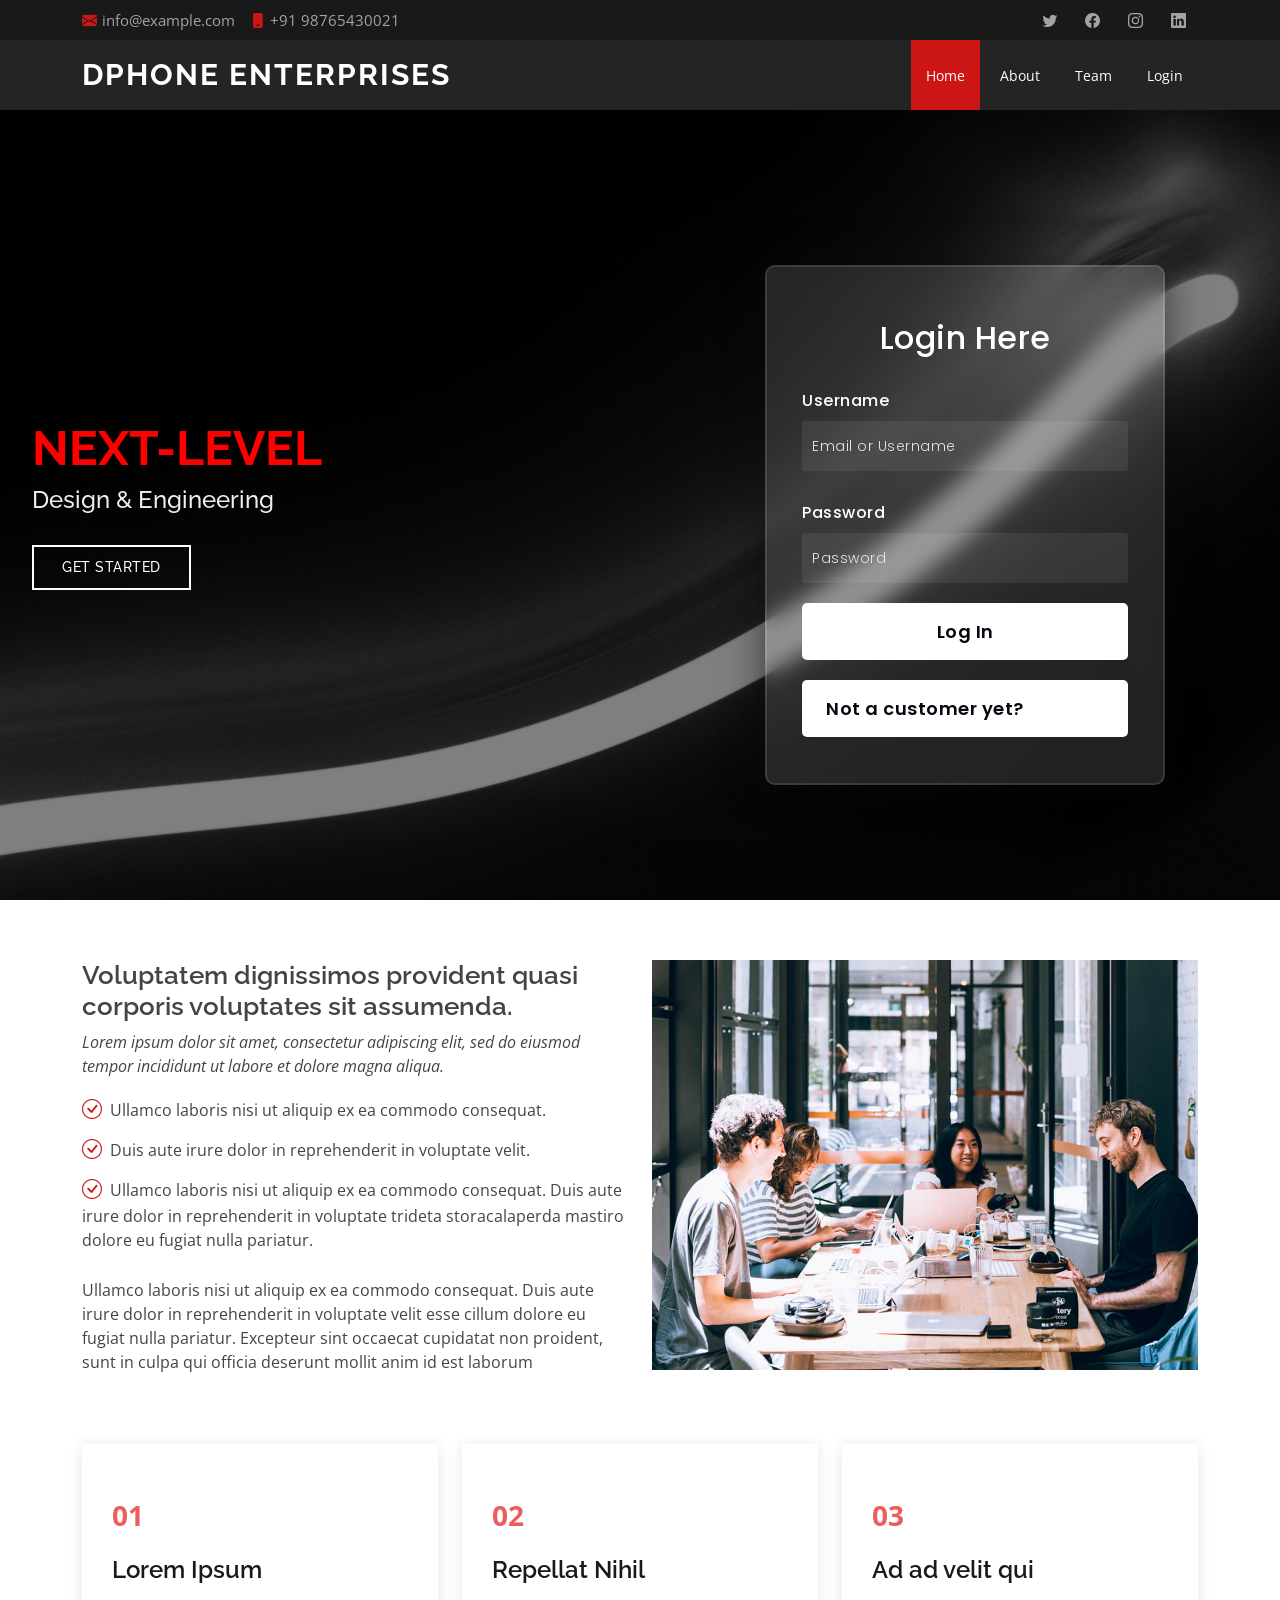
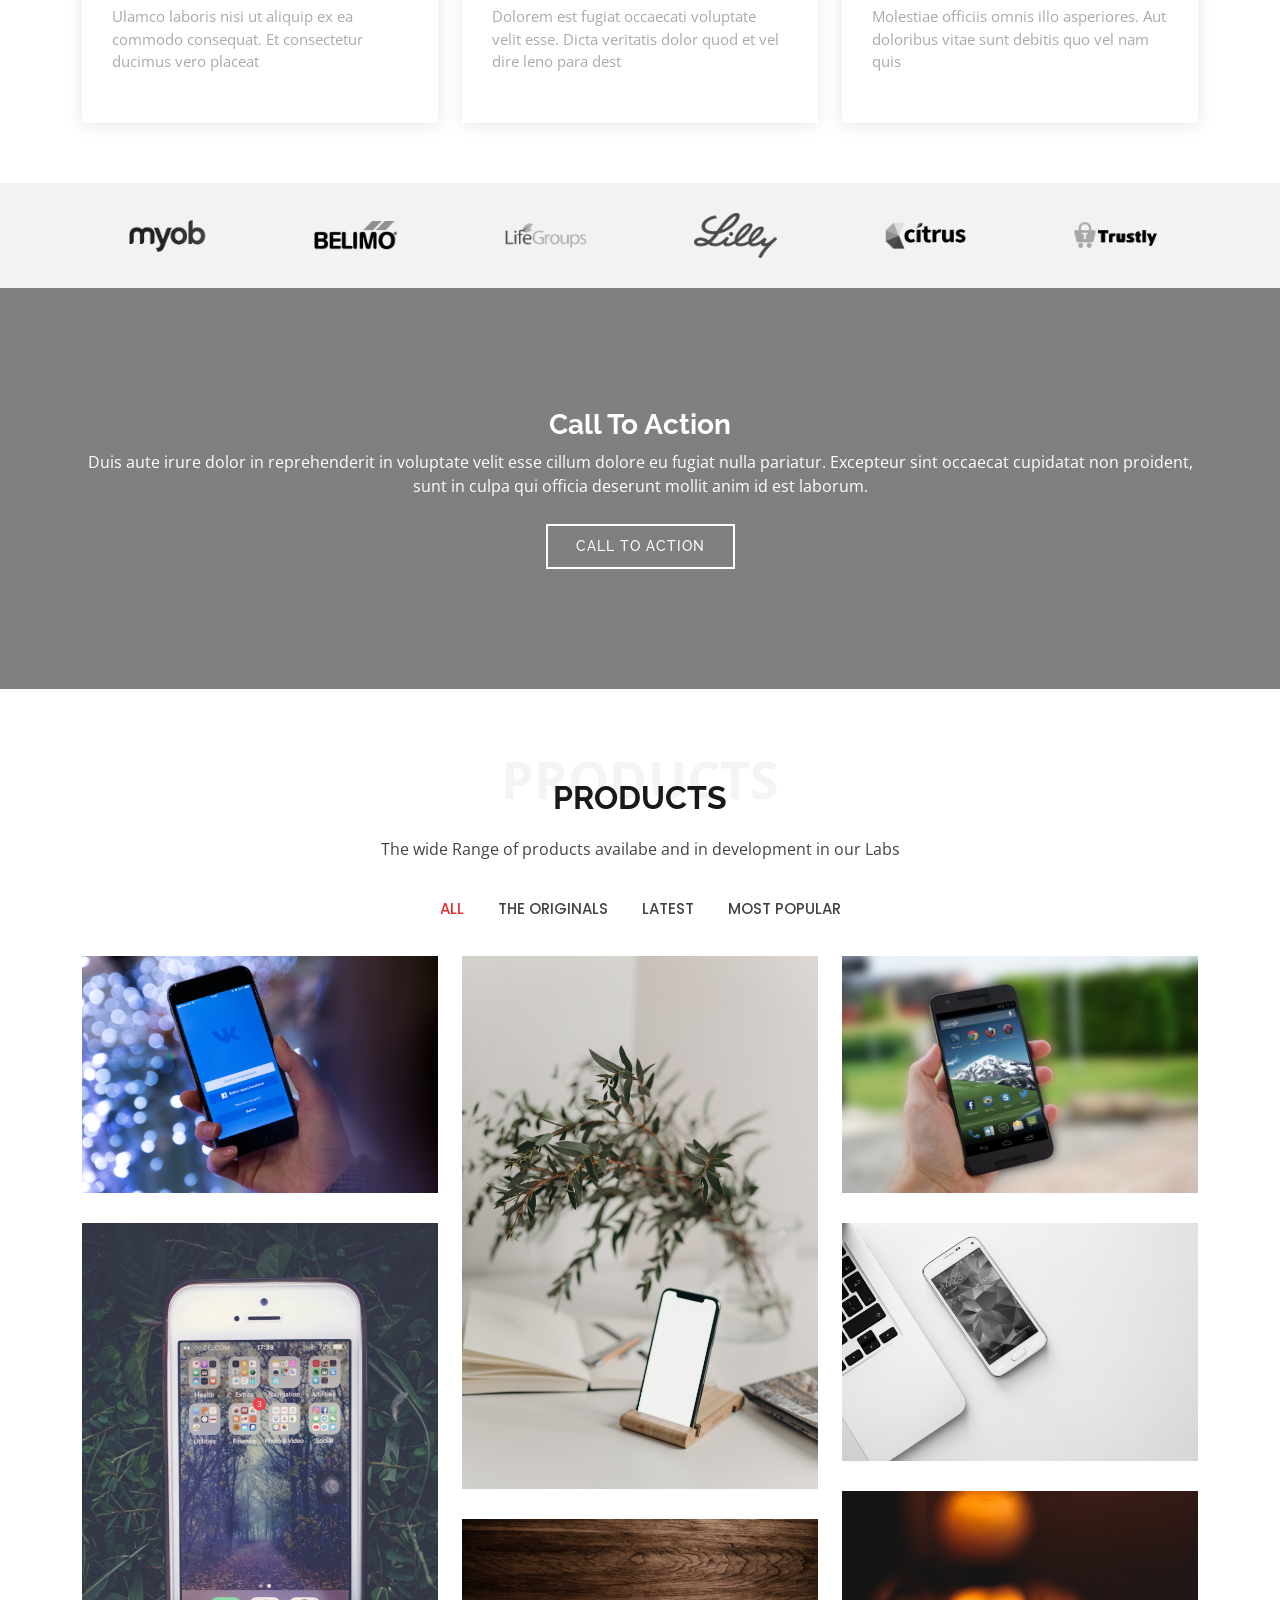
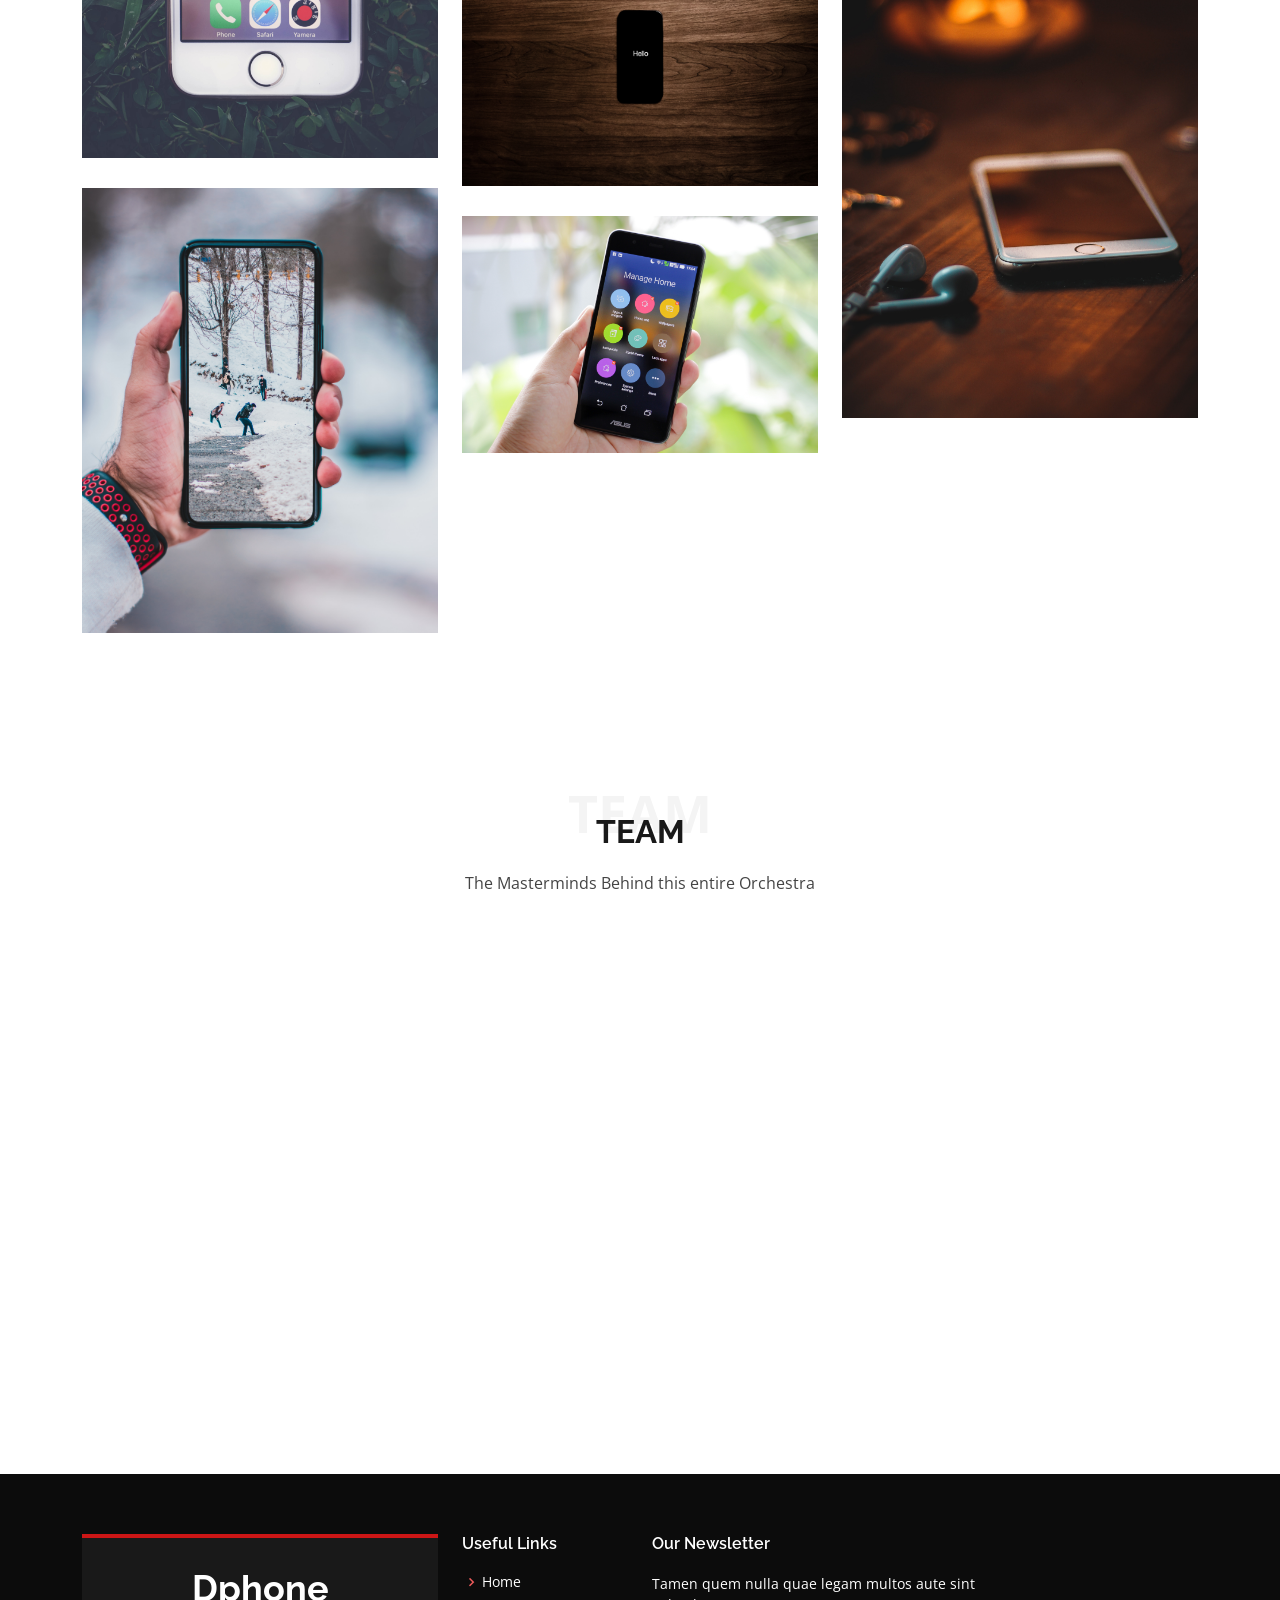
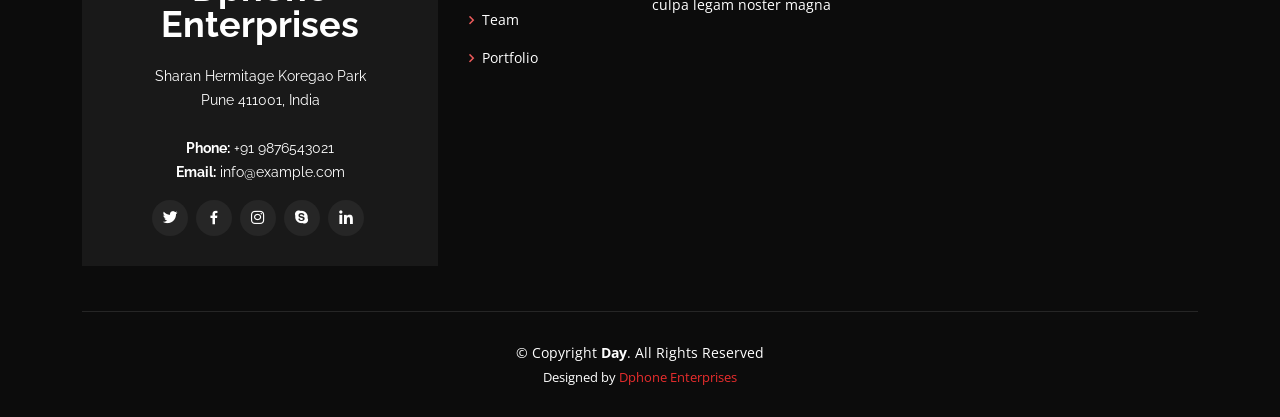
==== commit 28dc8878: "k chng" ====
--- a/Frontend/Dphone/index.html
+++ b/Frontend/Dphone/index.html
@@ -438,7 +438,7 @@
             <h4>Useful Links</h4>
             <ul>
               <li><i class="bx bx-chevron-right"></i> <a href="#">Home</a></li>
-              <li><i class="bx bx-chevron-right"></i> <a href="#about">About us</a></li>
+              <li><i class="bx bx-chevron-right"></i> <a href="#team">Team</a></li>
               <li><i class="bx bx-chevron-right"></i> <a href="#portfolio">Portfolio</a></li>
             </ul>
           </div>
